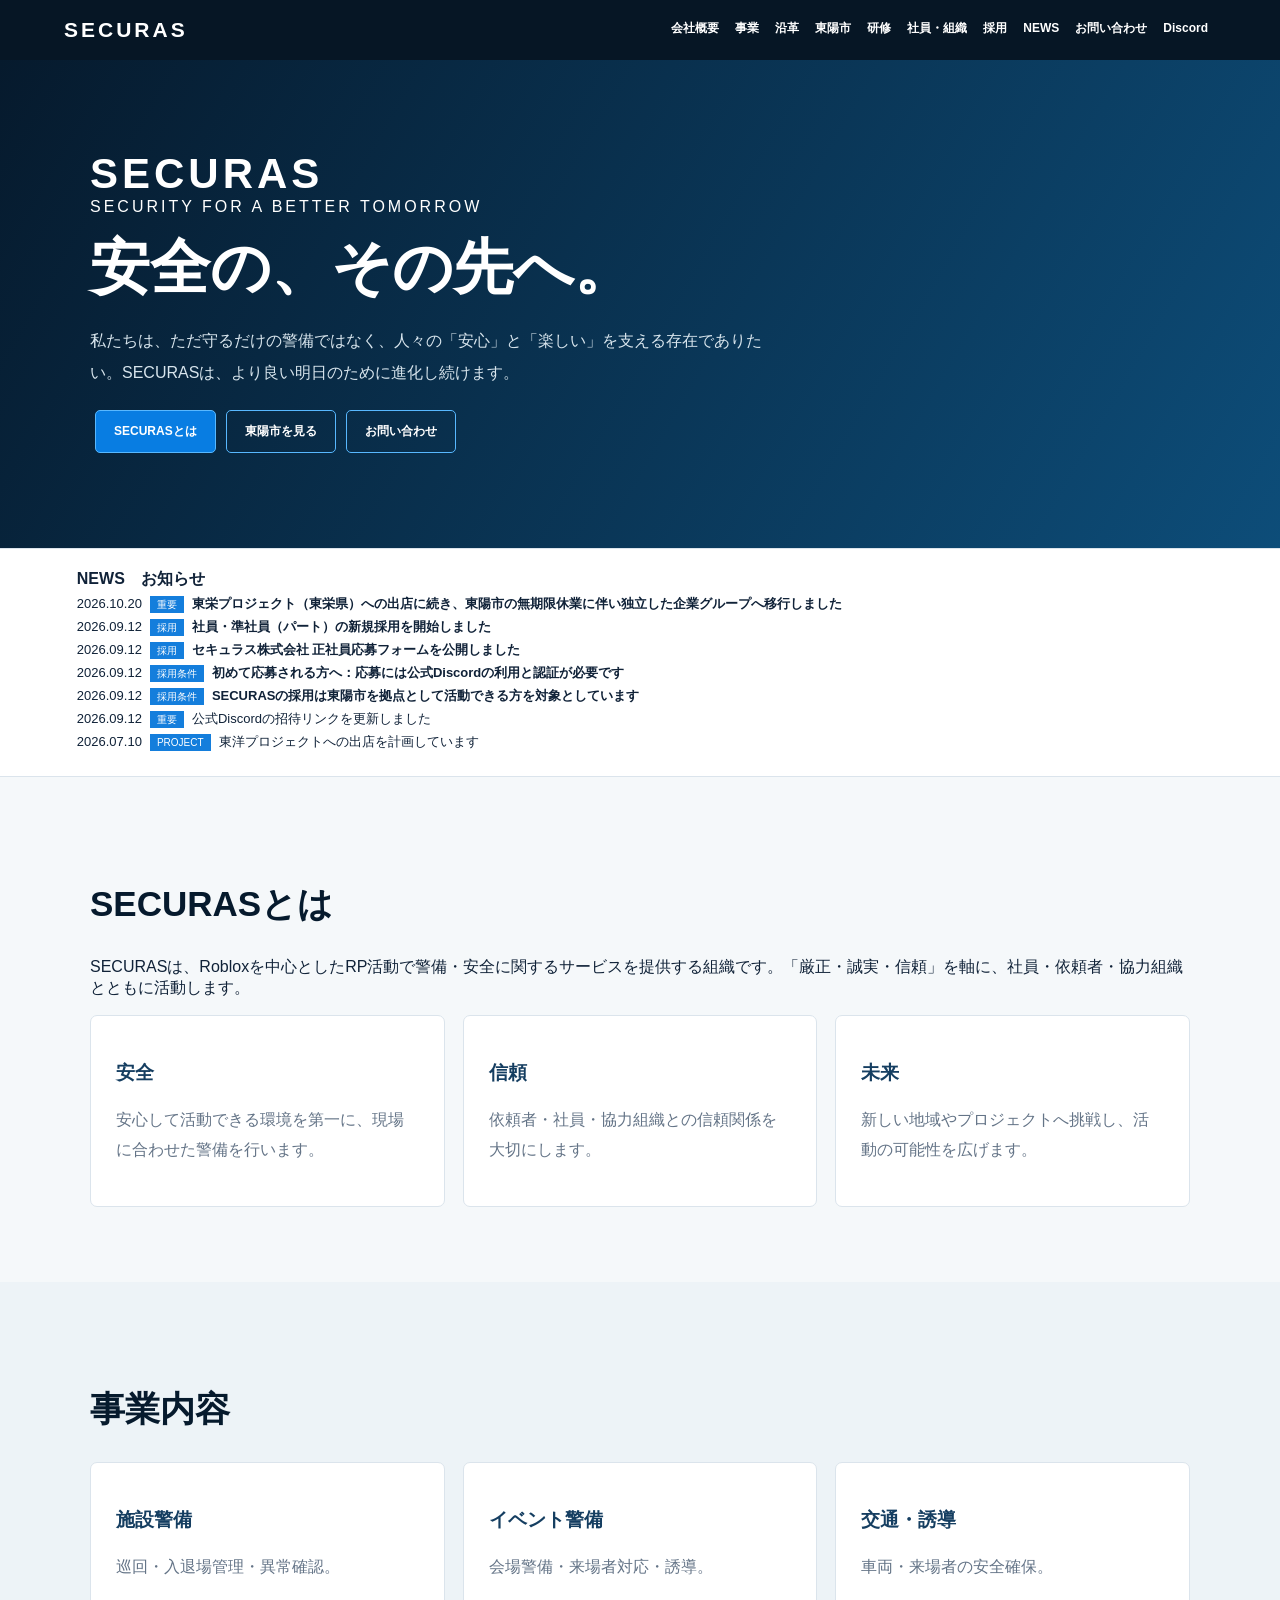
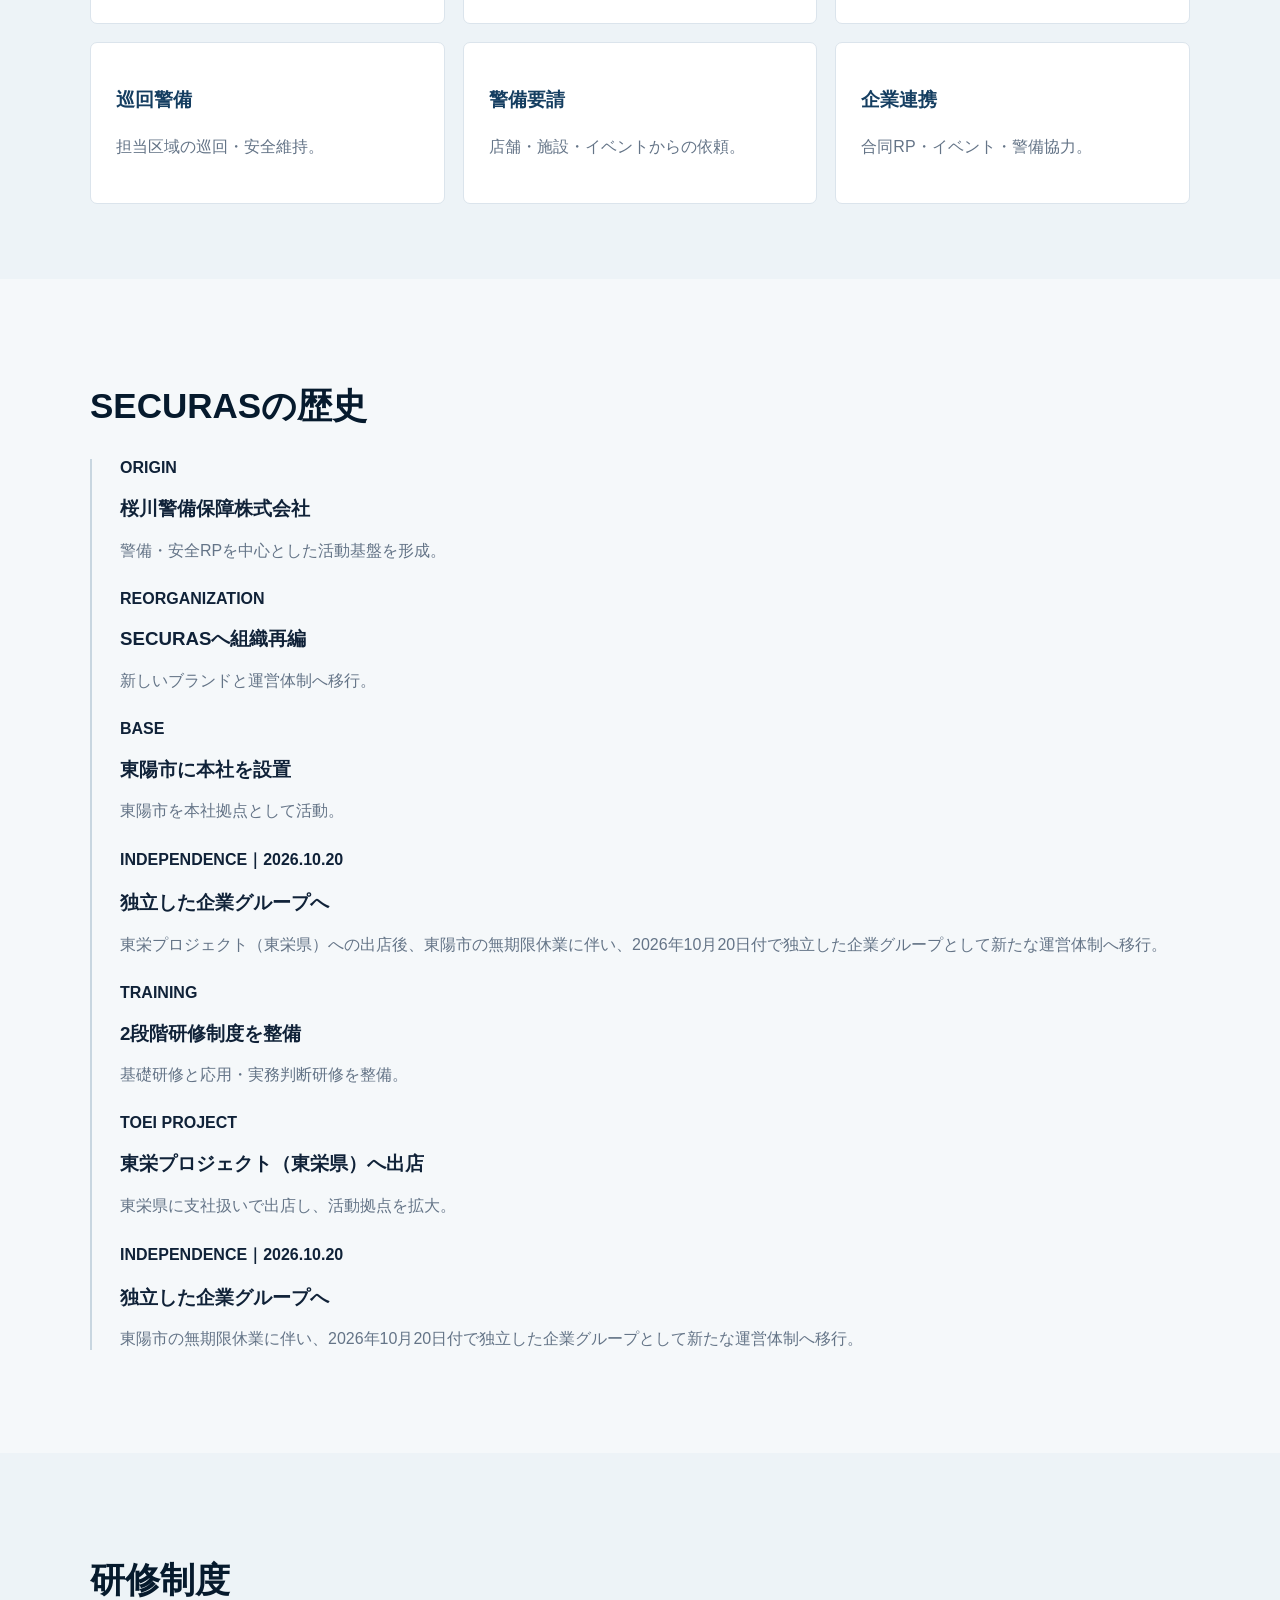
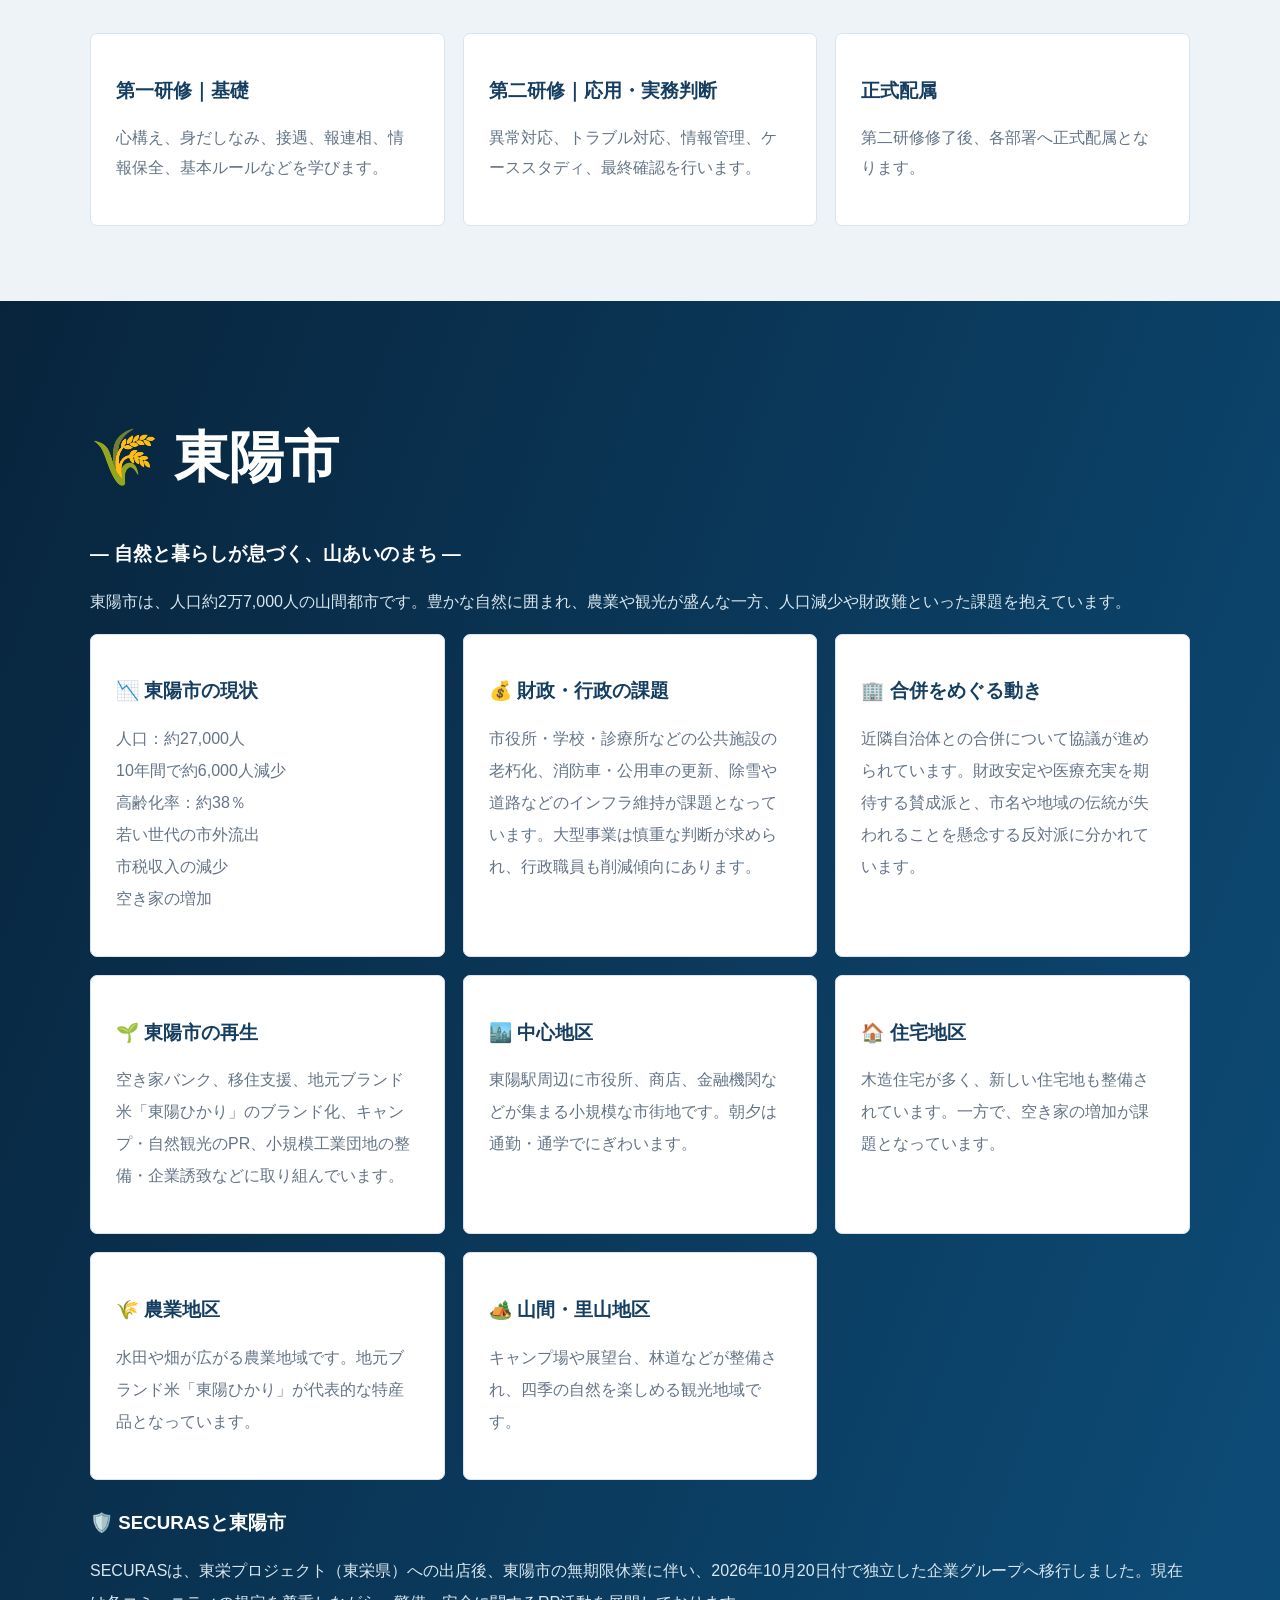
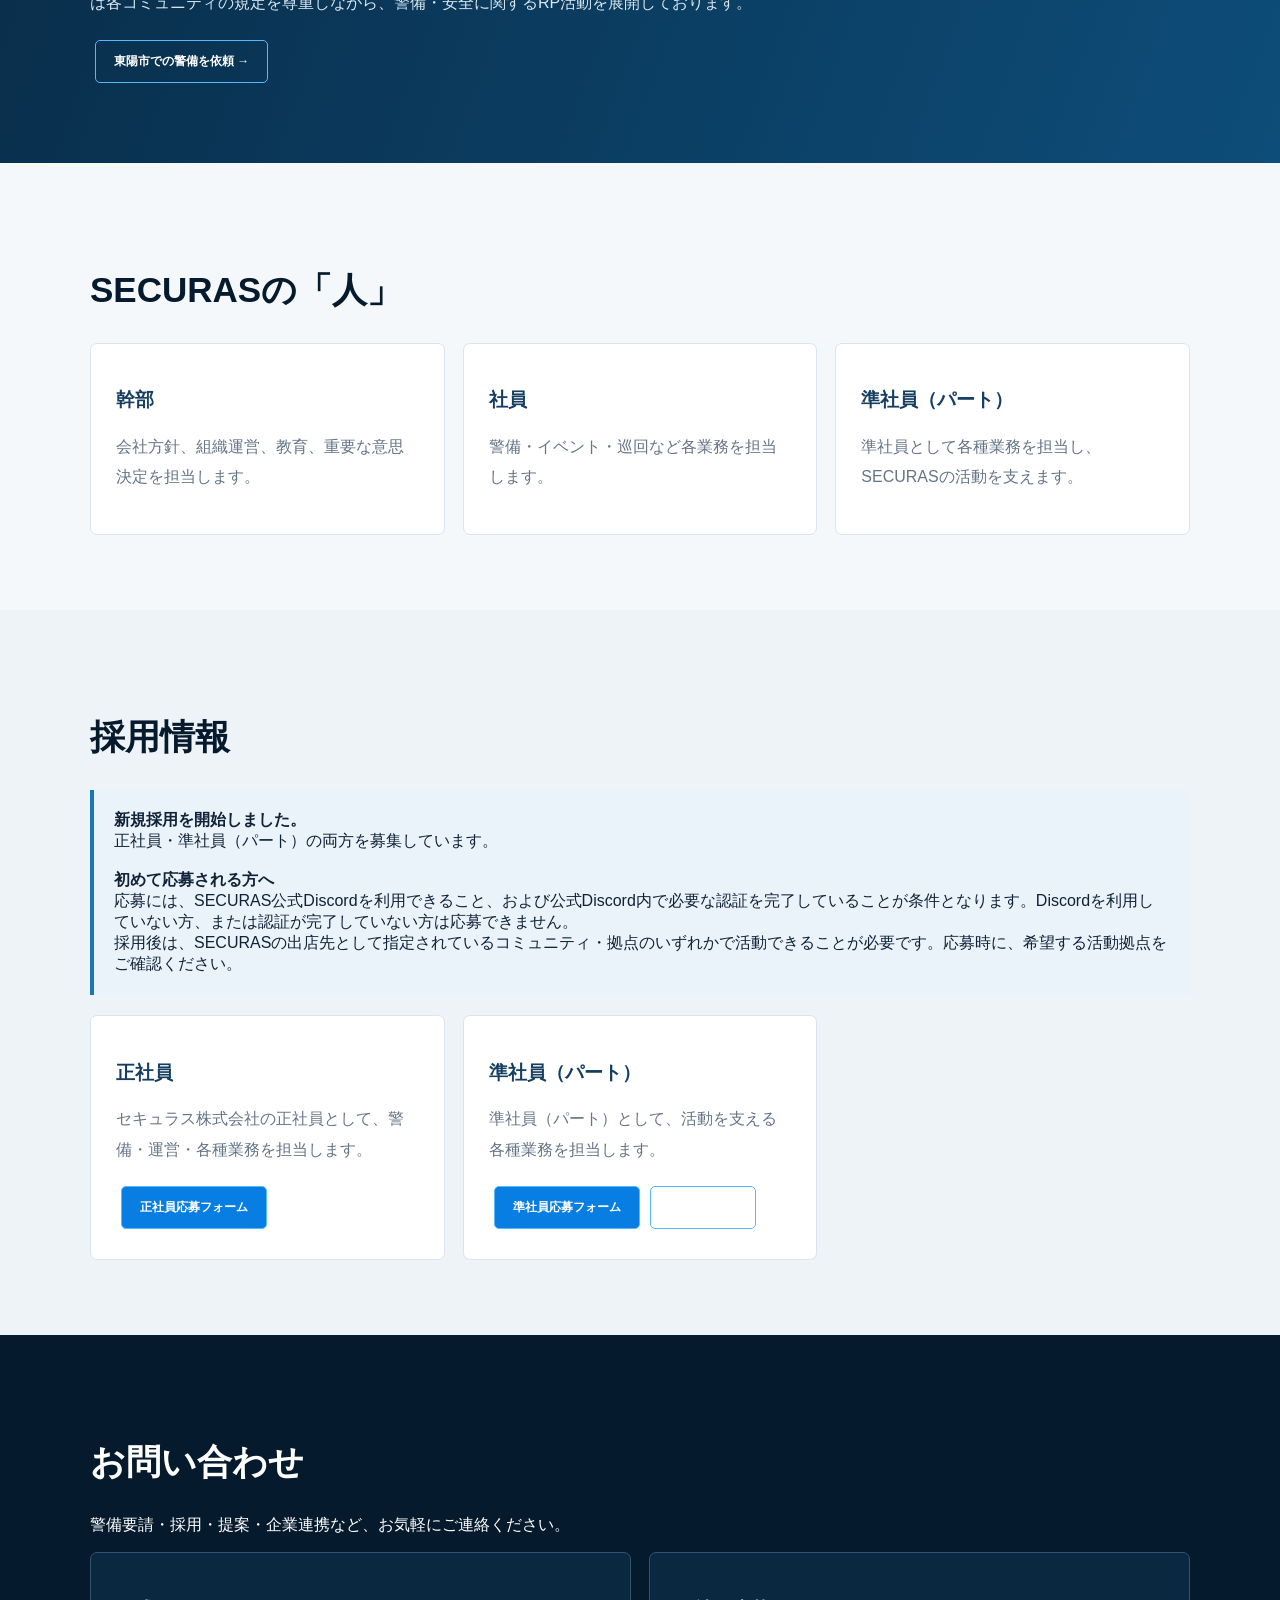
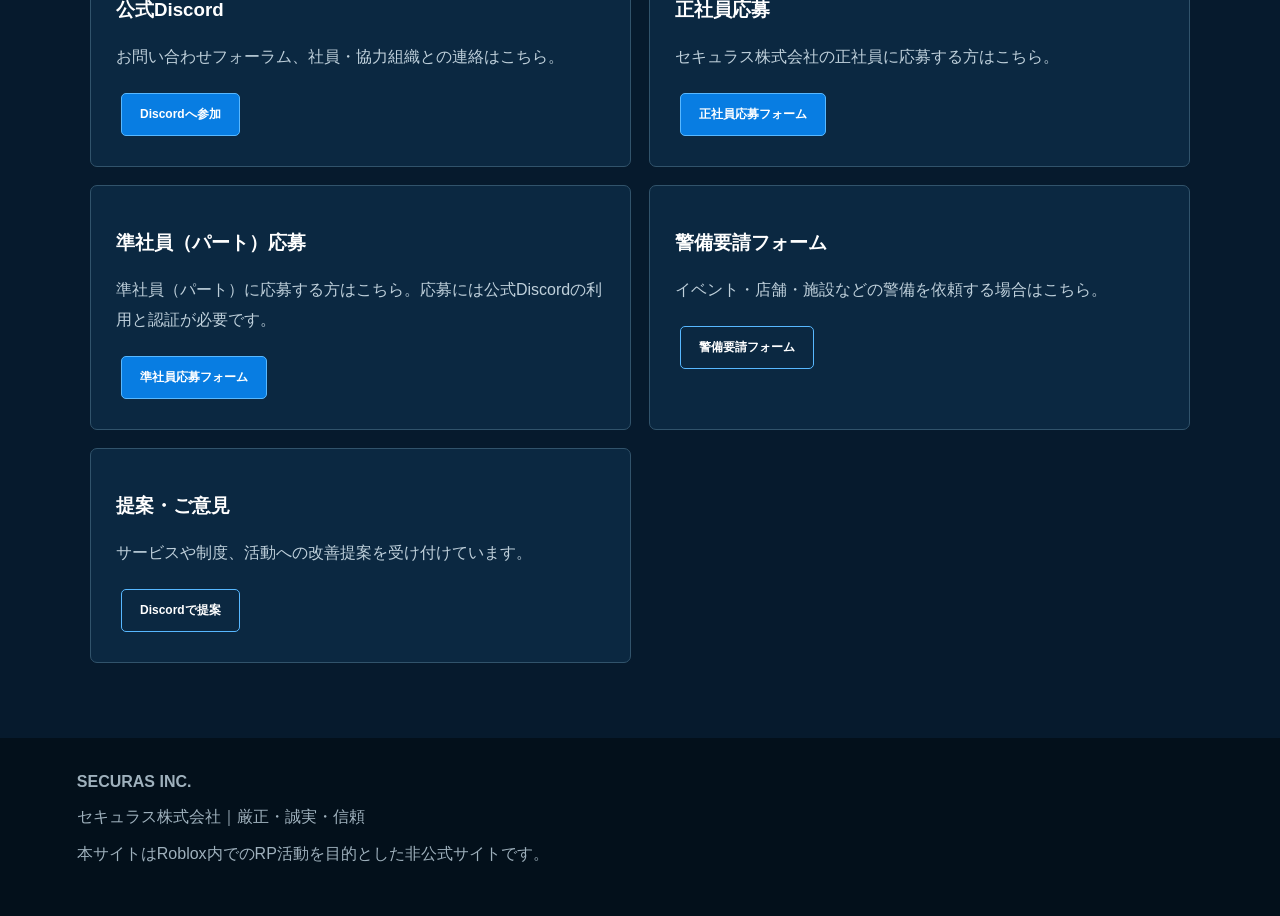
==== index.html @ bdef5650 "Update Toei Project timeline and recruitment location options" ====
<!doctype html><html lang="ja"><head><meta charset="utf-8"><meta name="viewport" content="width=device-width,initial-scale=1"><title>SECURAS｜セキュラス株式会社</title><style>html{scroll-behavior:smooth}body{margin:0;font-family:Arial,'Noto Sans JP',sans-serif;color:#102238;background:#f5f8fa}header{position:sticky;top:0;z-index:10;background:#061625;color:white;padding:18px 5%}header b{font-size:21px;letter-spacing:3px}nav{float:right}nav a{color:white;text-decoration:none;margin:0 8px;font-size:12px;font-weight:bold}.hero{padding:90px 7%;background:linear-gradient(120deg,#061a2d,#0d4d79);color:white}.hero h1{font-size:60px;margin:12px 0}.hero p{max-width:700px;line-height:2;color:#d8e5ed}.btn{display:inline-block;padding:12px 18px;margin:5px;border:1px solid #58b8ff;border-radius:5px;color:white;text-decoration:none;font-weight:bold;font-size:12px}.primary{background:#087de2}.wrap{max-width:1100px;margin:auto;padding:75px 6%}.alt{max-width:none;padding-left:calc((100% - 1100px)/2);padding-right:calc((100% - 1100px)/2);background:#edf3f7}h2{font-size:35px;color:#061a2d}.grid{display:grid;grid-template-columns:repeat(3,1fr);gap:18px}.card{background:white;border:1px solid #dbe4ec;border-radius:7px;padding:25px}.card h3{color:#153e61}.card p{line-height:1.9;color:#647487}.news{background:white;padding:20px 6%;border-block:1px solid #dbe4ec}.news div{margin:5px 0;font-size:13px}.badge{background:#147edc;color:white;padding:3px 7px;margin:0 8px;font-size:10px}.timeline{border-left:2px solid #c8d6e0;padding-left:28px}.event{margin-bottom:28px}.event p{color:#647487}.city{background:linear-gradient(110deg,#08243c,#0d4d79);color:white}.city h2{color:white;font-size:55px}.city p{color:#d9e7ef;line-height:2}.city .card{color:#102238}.city .card p{color:#647487}.notice{background:#eaf3fa;border-left:4px solid #1778b6;padding:20px;margin-bottom:20px}.contact{background:#061a2d;color:white}.contact h2{color:white}.contactgrid{display:grid;grid-template-columns:1fr 1fr;gap:18px}.contactbox{background:#0b2841;border:1px solid #31536b;border-radius:7px;padding:25px}.contactbox p{color:#bfd0db;line-height:1.9}footer{background:#03101b;color:#9fb1bd;padding:35px 6%}@media(max-width:800px){nav{display:none}.grid,.contactgrid{grid-template-columns:1fr}.hero h1{font-size:43px}.city h2{font-size:43px}.alt{padding-left:6%;padding-right:6%}}</style></head><body><header><b>SECURAS</b><nav><a href="#about">会社概要</a><a href="#business">事業</a><a href="#history">沿革</a><a href="#toyo">東陽市</a><a href="#training">研修</a><a href="#people">社員・組織</a><a href="#recruit">採用</a><a href="#news">NEWS</a><a href="#contact">お問い合わせ</a><a href="https://discord.gg/m7aD3rVCu8" target="_blank">Discord</a></nav></header><section class="hero" id="home"><div style="max-width:1100px;margin:auto"><div style="font-size:42px;font-weight:900;letter-spacing:4px">SECURAS</div><div style="letter-spacing:3px">SECURITY FOR A BETTER TOMORROW</div><h1>安全の、その先へ。</h1><p>私たちは、ただ守るだけの警備ではなく、人々の「安心」と「楽しい」を支える存在でありたい。SECURASは、より良い明日のために進化し続けます。</p><a class="btn primary" href="#about">SECURASとは</a><a class="btn" href="#toyo">東陽市を見る</a><a class="btn" href="#contact">お問い合わせ</a></div></section><section class="news" id="news"><b>NEWS　お知らせ</b><div><span>2026.10.20</span><span class="badge">重要</span><strong>東栄プロジェクト（東栄県）への出店に続き、東陽市の無期限休業に伴い独立した企業グループへ移行しました</strong></div><div><span>2026.09.12</span><span class="badge">採用</span><strong>社員・準社員（パート）の新規採用を開始しました</strong></div><div><span>2026.09.12</span><span class="badge">採用</span><strong>セキュラス株式会社 正社員応募フォームを公開しました</strong></div><div><span>2026.09.12</span><span class="badge">採用条件</span><strong>初めて応募される方へ：応募には公式Discordの利用と認証が必要です</strong></div><div><span>2026.09.12</span><span class="badge">採用条件</span><strong>SECURASの採用は東陽市を拠点として活動できる方を対象としています</strong></div><div><span>2026.09.12</span><span class="badge">重要</span>公式Discordの招待リンクを更新しました</div><div><span>2026.07.10</span><span class="badge">PROJECT</span>東洋プロジェクトへの出店を計画しています</div></section><section class="wrap" id="about"><h2>SECURASとは</h2><p>SECURASは、Robloxを中心としたRP活動で警備・安全に関するサービスを提供する組織です。「厳正・誠実・信頼」を軸に、社員・依頼者・協力組織とともに活動します。</p><div class="grid"><div class="card"><h3>安全</h3><p>安心して活動できる環境を第一に、現場に合わせた警備を行います。</p></div><div class="card"><h3>信頼</h3><p>依頼者・社員・協力組織との信頼関係を大切にします。</p></div><div class="card"><h3>未来</h3><p>新しい地域やプロジェクトへ挑戦し、活動の可能性を広げます。</p></div></div></section><section class="wrap alt" id="business"><h2>事業内容</h2><div class="grid"><div class="card"><h3>施設警備</h3><p>巡回・入退場管理・異常確認。</p></div><div class="card"><h3>イベント警備</h3><p>会場警備・来場者対応・誘導。</p></div><div class="card"><h3>交通・誘導</h3><p>車両・来場者の安全確保。</p></div><div class="card"><h3>巡回警備</h3><p>担当区域の巡回・安全維持。</p></div><div class="card"><h3>警備要請</h3><p>店舗・施設・イベントからの依頼。</p></div><div class="card"><h3>企業連携</h3><p>合同RP・イベント・警備協力。</p></div></div></section><section class="wrap" id="history"><h2>SECURASの歴史</h2><div class="timeline"><div class="event"><b>ORIGIN</b><h3>桜川警備保障株式会社</h3><p>警備・安全RPを中心とした活動基盤を形成。</p></div><div class="event"><b>REORGANIZATION</b><h3>SECURASへ組織再編</h3><p>新しいブランドと運営体制へ移行。</p></div><div class="event"><b>BASE</b><h3>東陽市に本社を設置</h3><p>東陽市を本社拠点として活動。</p></div><div class="event"><b>INDEPENDENCE｜2026.10.20</b><h3>独立した企業グループへ</h3><p>東栄プロジェクト（東栄県）への出店後、東陽市の無期限休業に伴い、2026年10月20日付で独立した企業グループとして新たな運営体制へ移行。</p></div><div class="event"><b>TRAINING</b><h3>2段階研修制度を整備</h3><p>基礎研修と応用・実務判断研修を整備。</p></div><div class="event"><b>TOEI PROJECT</b><h3>東栄プロジェクト（東栄県）へ出店</h3><p>東栄県に支社扱いで出店し、活動拠点を拡大。</p></div><div class="event"><b>INDEPENDENCE｜2026.10.20</b><h3>独立した企業グループへ</h3><p>東陽市の無期限休業に伴い、2026年10月20日付で独立した企業グループとして新たな運営体制へ移行。</p></div></div></section><section class="wrap alt" id="training"><h2>研修制度</h2><div class="grid"><div class="card"><h3>第一研修｜基礎</h3><p>心構え、身だしなみ、接遇、報連相、情報保全、基本ルールなどを学びます。</p></div><div class="card"><h3>第二研修｜応用・実務判断</h3><p>異常対応、トラブル対応、情報管理、ケーススタディ、最終確認を行います。</p></div><div class="card"><h3>正式配属</h3><p>第二研修修了後、各部署へ正式配属となります。</p></div></div></section><section class="city" id="toyo"><div class="wrap"><h2>🌾 東陽市</h2><h3>― 自然と暮らしが息づく、山あいのまち ―</h3><p>東陽市は、人口約2万7,000人の山間都市です。豊かな自然に囲まれ、農業や観光が盛んな一方、人口減少や財政難といった課題を抱えています。</p><div class="grid"><div class="card"><h3>📉 東陽市の現状</h3><p>人口：約27,000人<br>10年間で約6,000人減少<br>高齢化率：約38％<br>若い世代の市外流出<br>市税収入の減少<br>空き家の増加</p></div><div class="card"><h3>💰 財政・行政の課題</h3><p>市役所・学校・診療所などの公共施設の老朽化、消防車・公用車の更新、除雪や道路などのインフラ維持が課題となっています。大型事業は慎重な判断が求められ、行政職員も削減傾向にあります。</p></div><div class="card"><h3>🏢 合併をめぐる動き</h3><p>近隣自治体との合併について協議が進められています。財政安定や医療充実を期待する賛成派と、市名や地域の伝統が失われることを懸念する反対派に分かれています。</p></div><div class="card"><h3>🌱 東陽市の再生</h3><p>空き家バンク、移住支援、地元ブランド米「東陽ひかり」のブランド化、キャンプ・自然観光のPR、小規模工業団地の整備・企業誘致などに取り組んでいます。</p></div><div class="card"><h3>🏙️ 中心地区</h3><p>東陽駅周辺に市役所、商店、金融機関などが集まる小規模な市街地です。朝夕は通勤・通学でにぎわいます。</p></div><div class="card"><h3>🏠 住宅地区</h3><p>木造住宅が多く、新しい住宅地も整備されています。一方で、空き家の増加が課題となっています。</p></div><div class="card"><h3>🌾 農業地区</h3><p>水田や畑が広がる農業地域です。地元ブランド米「東陽ひかり」が代表的な特産品となっています。</p></div><div class="card"><h3>🏕️ 山間・里山地区</h3><p>キャンプ場や展望台、林道などが整備され、四季の自然を楽しめる観光地域です。</p></div></div><div style="margin-top:30px"><h3>🛡️ SECURASと東陽市</h3><p>SECURASは、東栄プロジェクト（東栄県）への出店後、東陽市の無期限休業に伴い、2026年10月20日付で独立した企業グループへ移行しました。現在は各コミュニティの規定を尊重しながら、警備・安全に関するRP活動を展開しております。</p></div><a class="btn" href="#contact">東陽市での警備を依頼 →</a></div></section><section class="wrap" id="people"><h2>SECURASの「人」</h2><div class="grid"><div class="card"><h3>幹部</h3><p>会社方針、組織運営、教育、重要な意思決定を担当します。</p></div><div class="card"><h3>社員</h3><p>警備・イベント・巡回など各業務を担当します。</p></div><div class="card"><h3>準社員（パート）</h3><p>準社員として各種業務を担当し、SECURASの活動を支えます。</p></div></div></section><section class="wrap alt" id="recruit"><h2>採用情報</h2><div class="notice"><b>新規採用を開始しました。</b><br>正社員・準社員（パート）の両方を募集しています。<br><br><b>初めて応募される方へ</b><br>応募には、SECURAS公式Discordを利用できること、および公式Discord内で必要な認証を完了していることが条件となります。Discordを利用していない方、または認証が完了していない方は応募できません。<br>採用後は、SECURASの出店先として指定されているコミュニティ・拠点のいずれかで活動できることが必要です。応募時に、希望する活動拠点をご確認ください。</div><div class="grid"><div class="card"><h3>正社員</h3><p>セキュラス株式会社の正社員として、警備・運営・各種業務を担当します。</p><a class="btn primary" href="https://forms.gle/SvejVkEMp9N7QLnu8" target="_blank">正社員応募フォーム</a></div><div class="card"><h3>準社員（パート）</h3><p>準社員（パート）として、活動を支える各種業務を担当します。</p><a class="btn primary" href="https://forms.gle/VW9dEF8moFEk3pND8" target="_blank">準社員応募フォーム</a><a class="btn" href="https://discord.gg/m7aD3rVCu8" target="_blank">公式Discord</a></div></div></section><section class="contact" id="contact"><div class="wrap"><h2>お問い合わせ</h2><p>警備要請・採用・提案・企業連携など、お気軽にご連絡ください。</p><div class="contactgrid"><div class="contactbox"><h3>公式Discord</h3><p>お問い合わせフォーラム、社員・協力組織との連絡はこちら。</p><a class="btn primary" href="https://discord.gg/m7aD3rVCu8" target="_blank">Discordへ参加</a></div><div class="contactbox"><h3>正社員応募</h3><p>セキュラス株式会社の正社員に応募する方はこちら。</p><a class="btn primary" href="https://forms.gle/SvejVkEMp9N7QLnu8" target="_blank">正社員応募フォーム</a></div><div class="contactbox"><h3>準社員（パート）応募</h3><p>準社員（パート）に応募する方はこちら。応募には公式Discordの利用と認証が必要です。</p><a class="btn primary" href="https://forms.gle/VW9dEF8moFEk3pND8" target="_blank">準社員応募フォーム</a></div><div class="contactbox"><h3>警備要請フォーム</h3><p>イベント・店舗・施設などの警備を依頼する場合はこちら。</p><a class="btn" href="https://docs.google.com/forms/d/e/1FAIpQLSceHM53gu85F4nRA97Sgev66UL_fc3jyrpvM6CfOkge07cRlQ/viewform?usp=send_form" target="_blank">警備要請フォーム</a></div><div class="contactbox"><h3>提案・ご意見</h3><p>サービスや制度、活動への改善提案を受け付けています。</p><a class="btn" href="https://discord.gg/m7aD3rVCu8" target="_blank">Discordで提案</a></div></div></div></section><footer><b>SECURAS INC.</b><p>セキュラス株式会社｜厳正・誠実・信頼</p><p>本サイトはRoblox内でのRP活動を目的とした非公式サイトです。</p></footer></body></html>
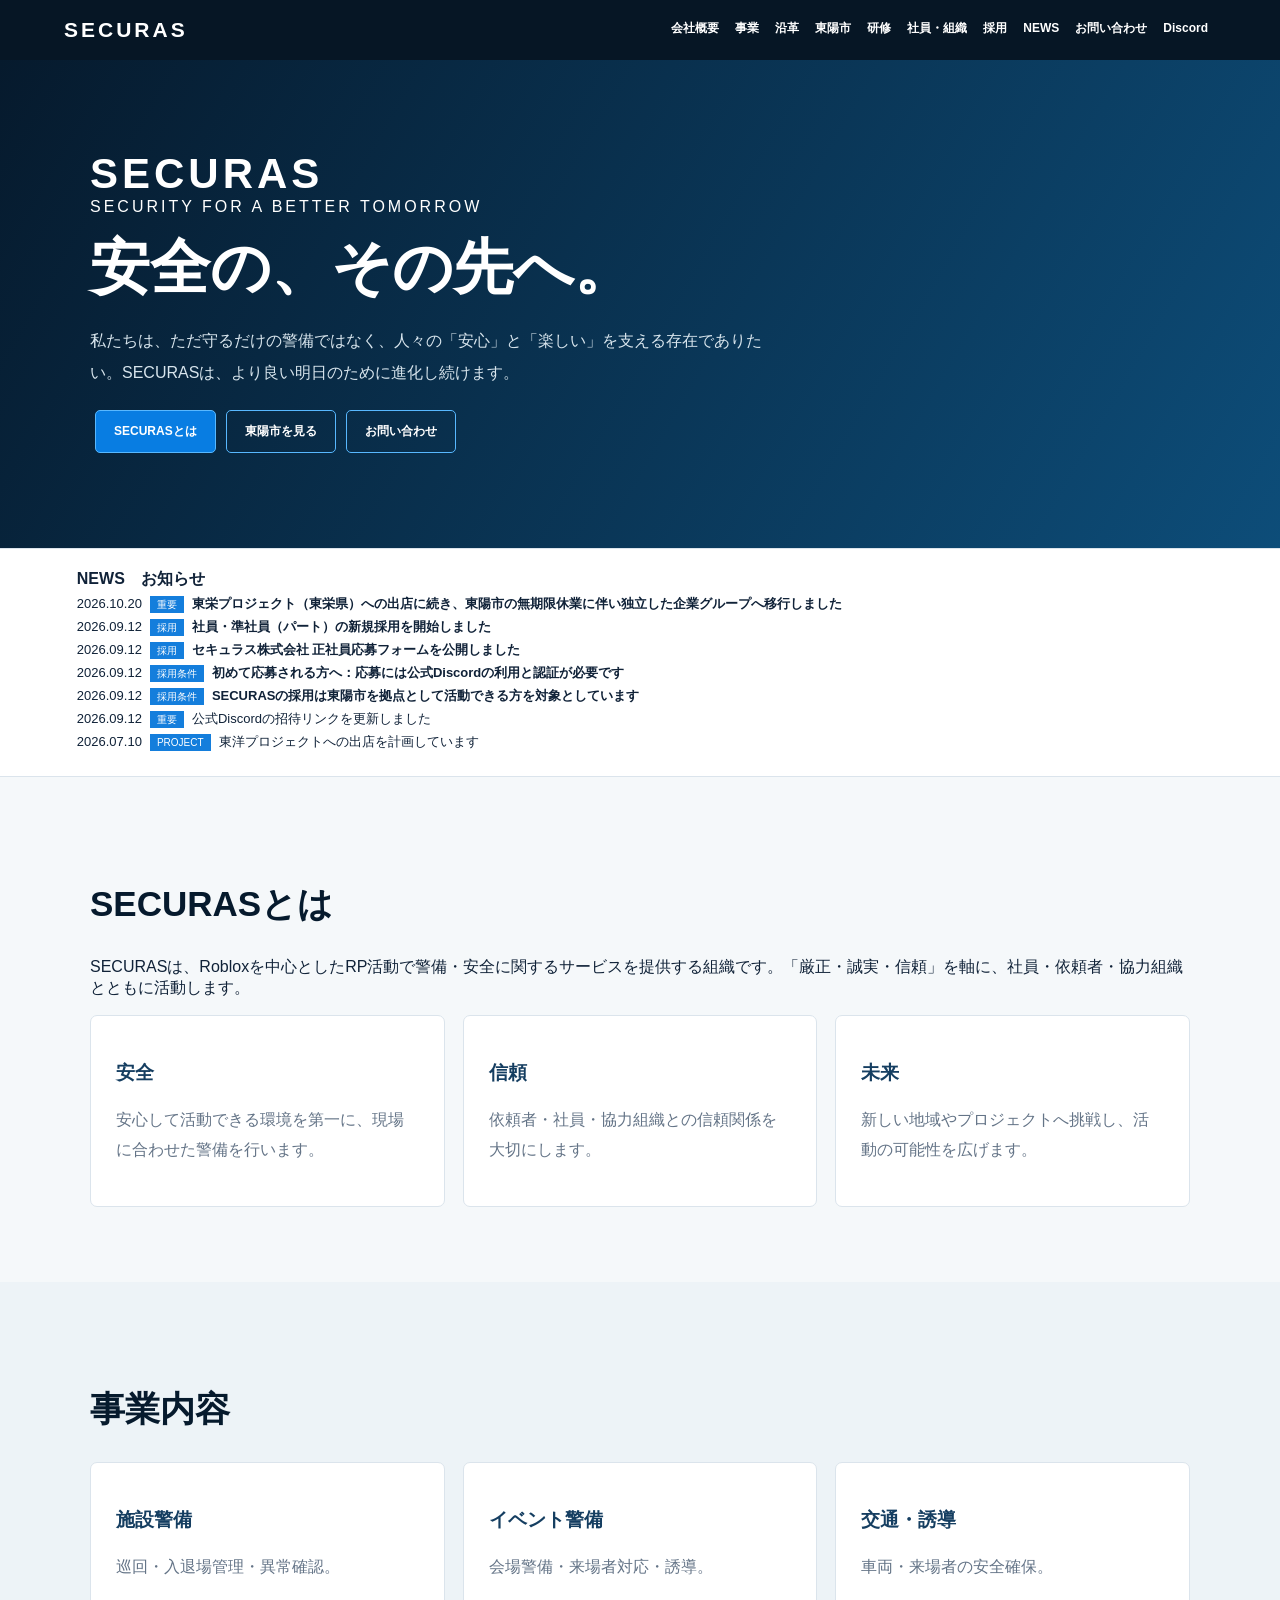
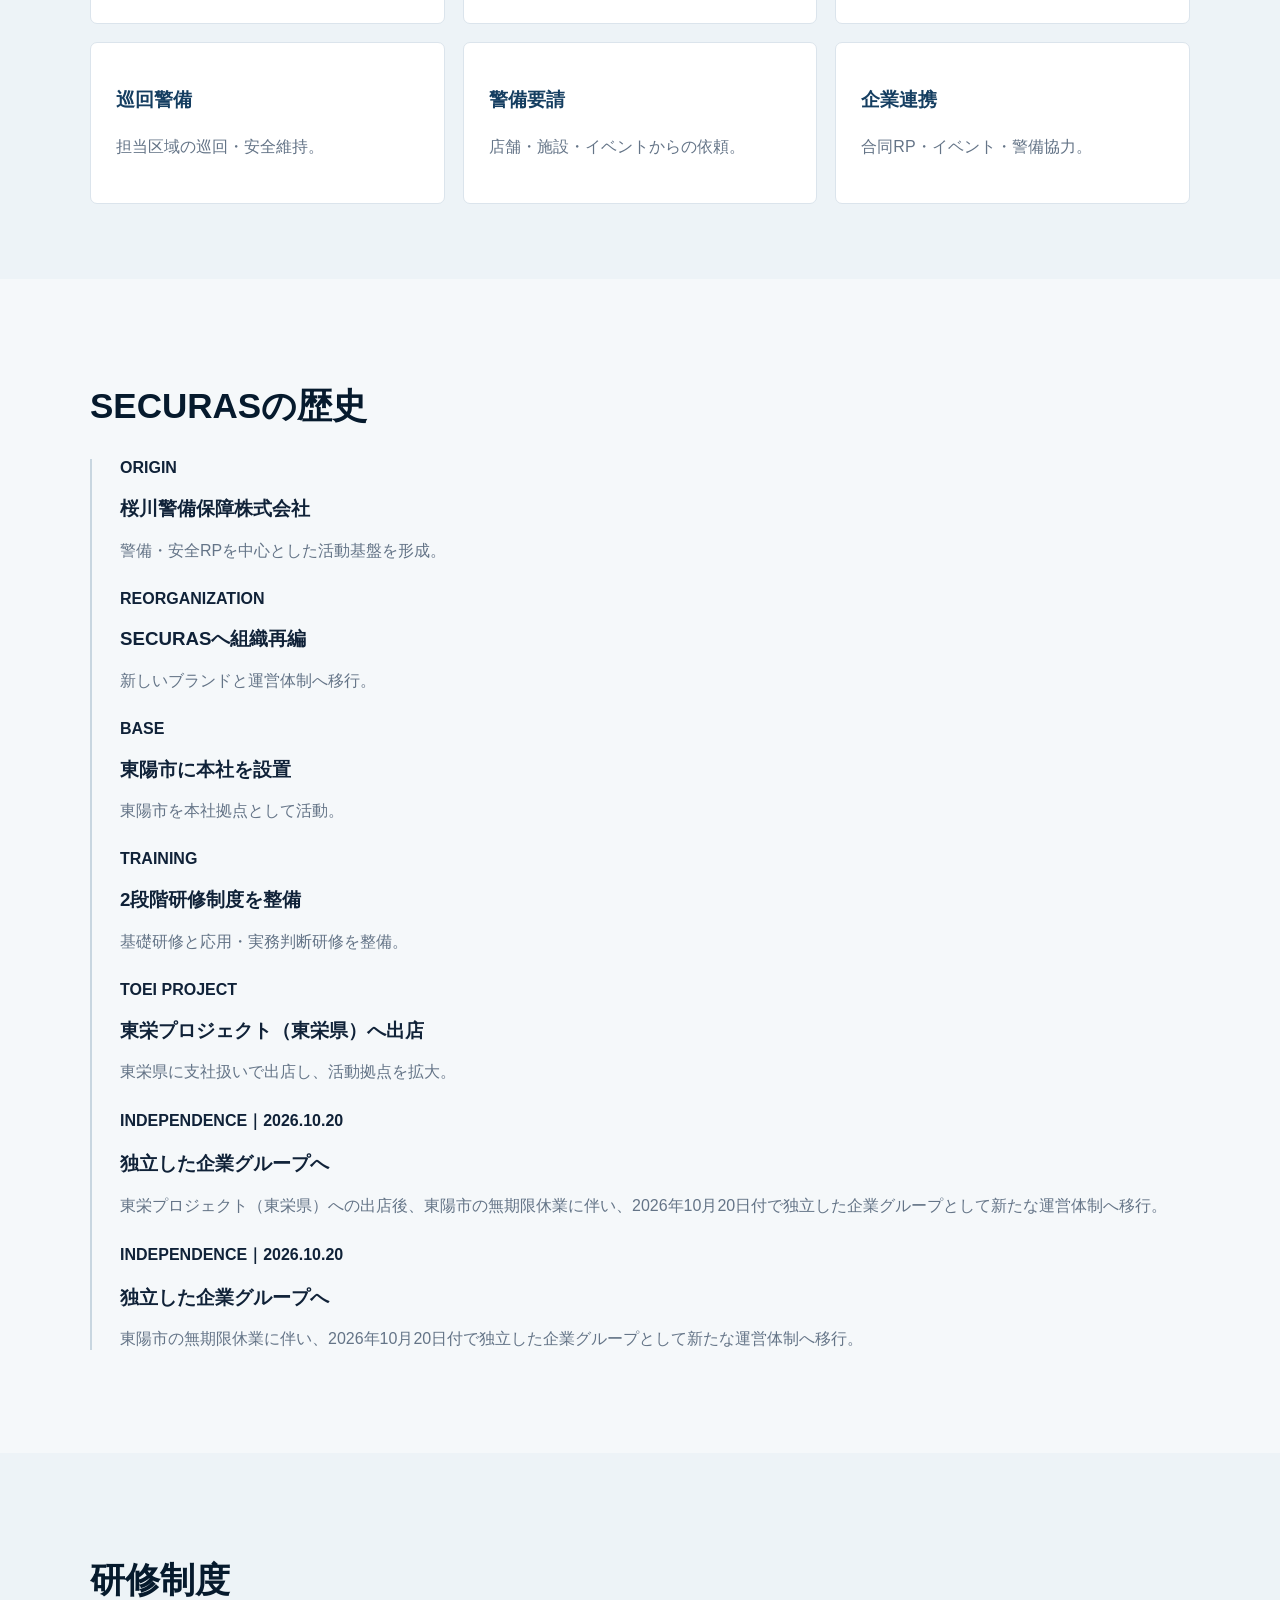
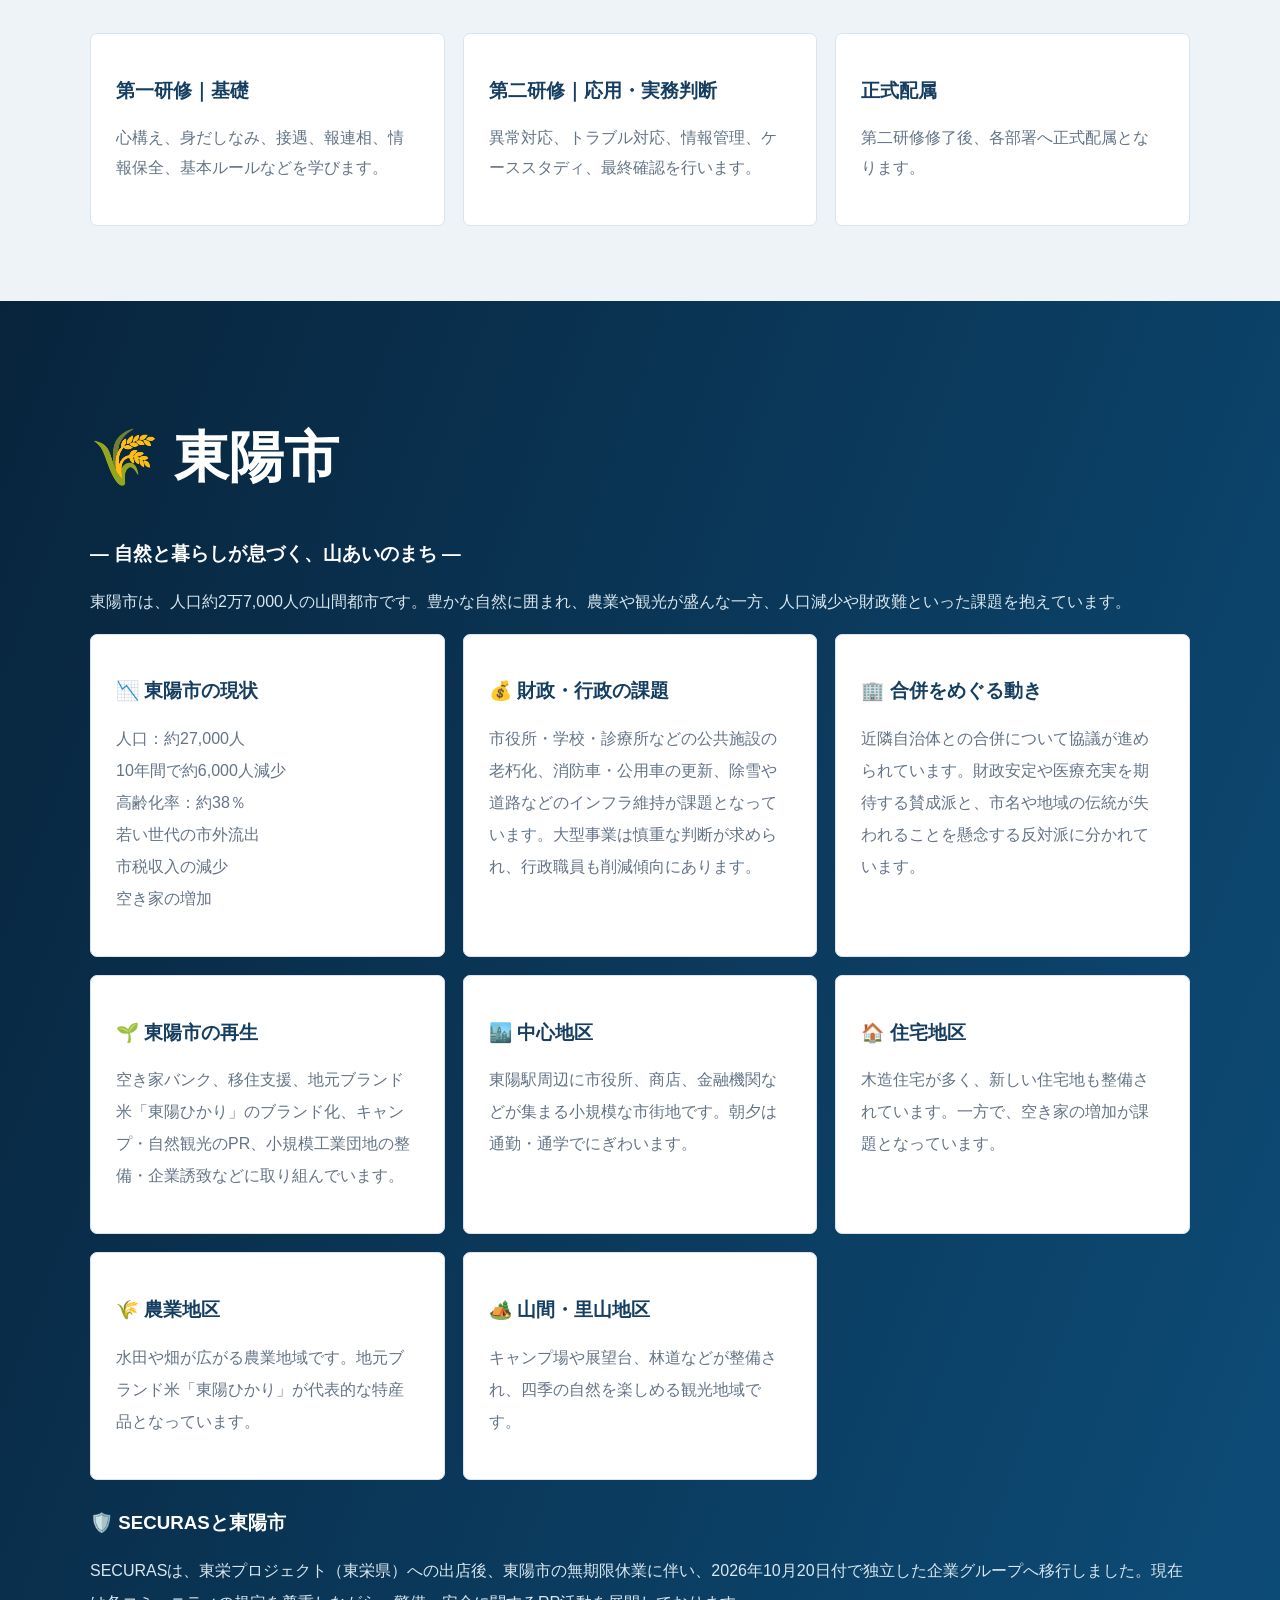
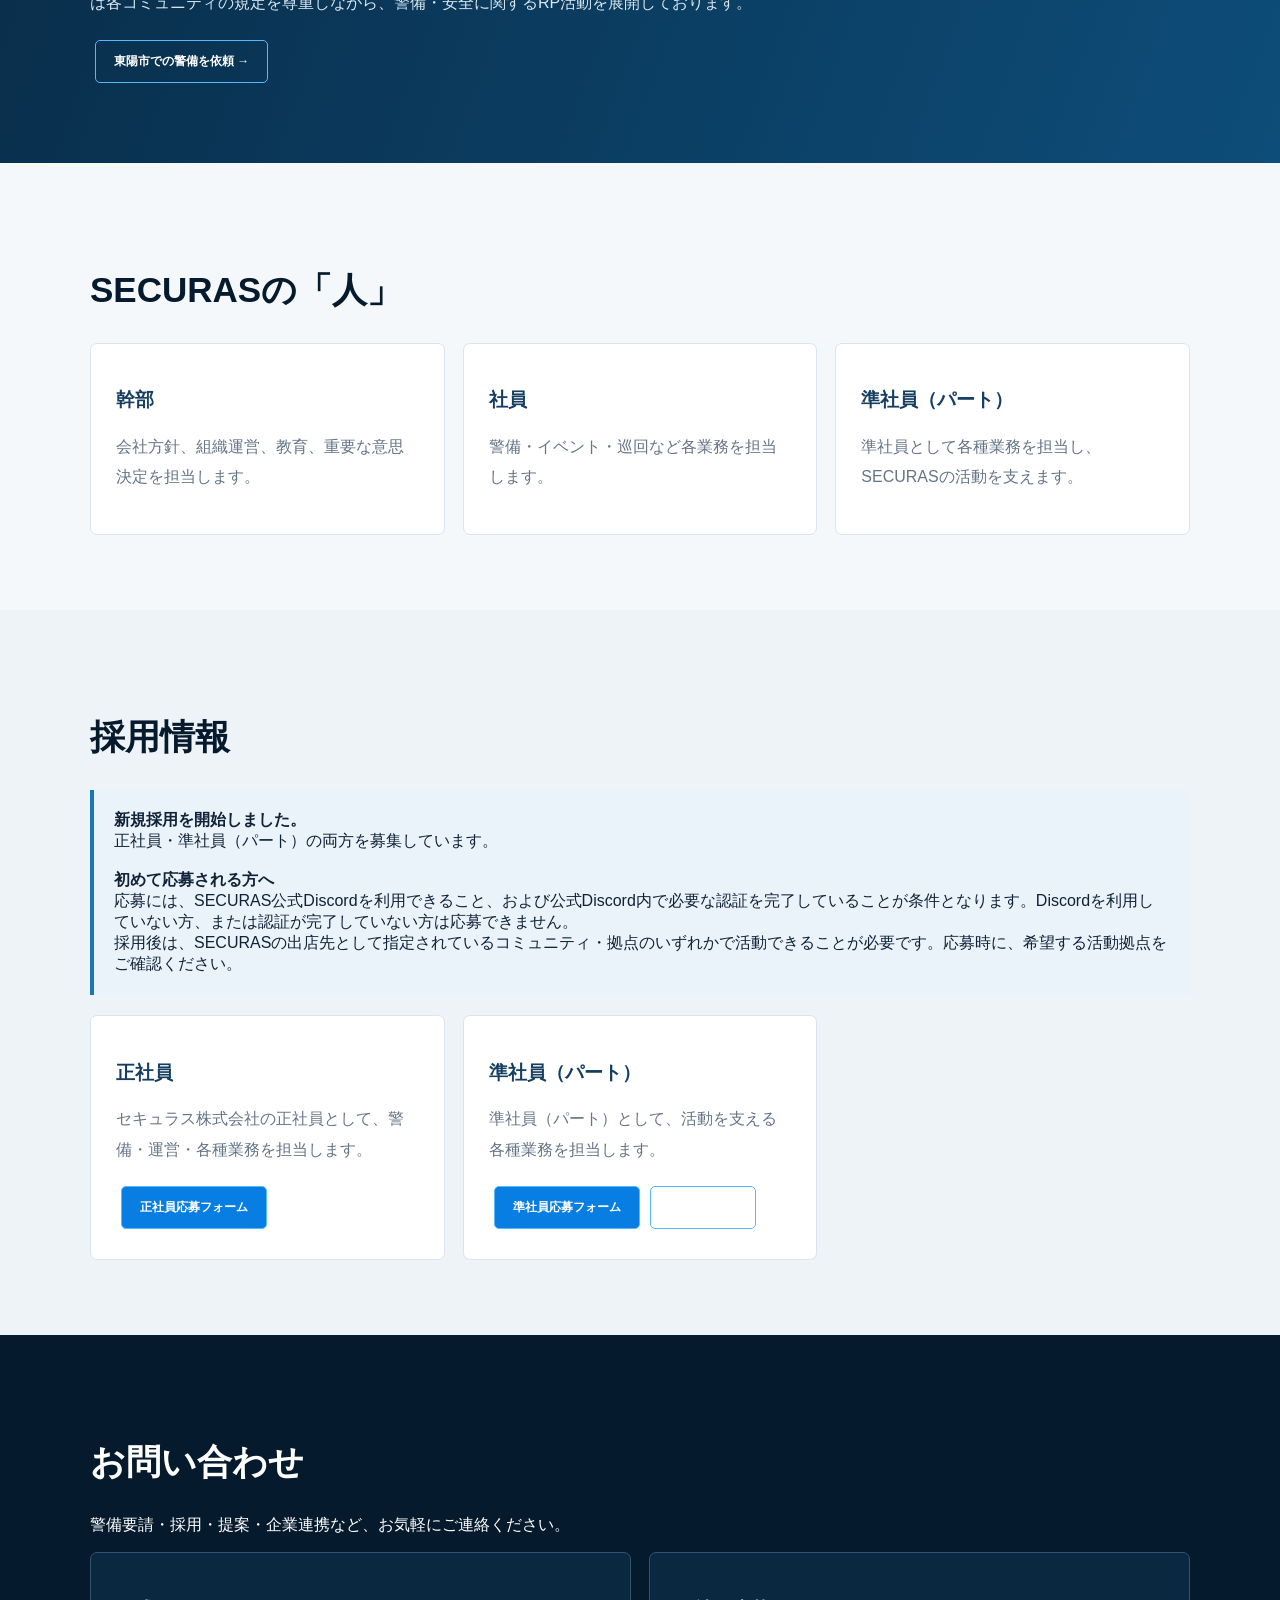
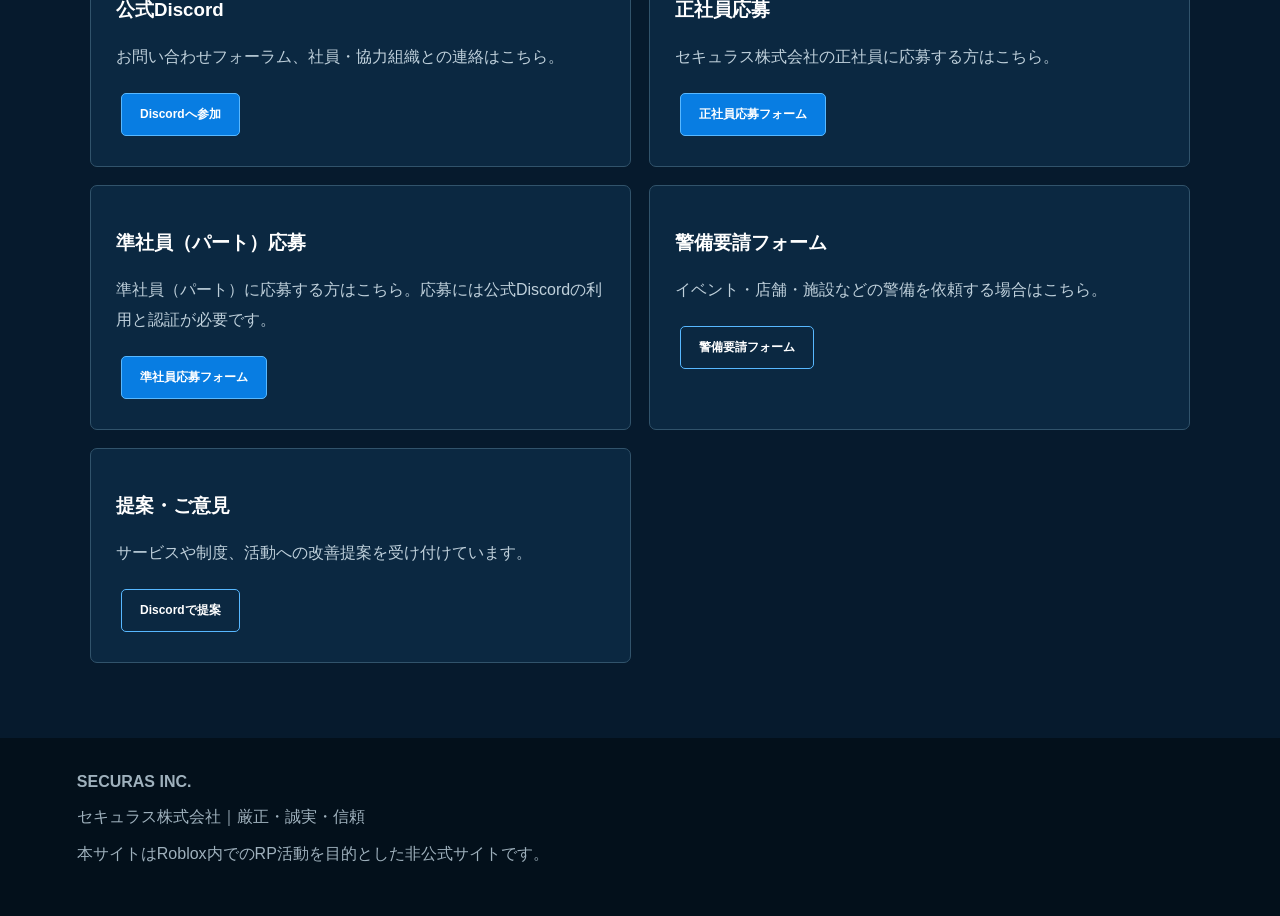
==== commit 6c46e3ff: "Order Toei Project entry before independence in company history" ====
--- a/index.html
+++ b/index.html
@@ -1 +1 @@
-<!doctype html><html lang="ja"><head><meta charset="utf-8"><meta name="viewport" content="width=device-width,initial-scale=1"><title>SECURAS｜セキュラス株式会社</title><style>html{scroll-behavior:smooth}body{margin:0;font-family:Arial,'Noto Sans JP',sans-serif;color:#102238;background:#f5f8fa}header{position:sticky;top:0;z-index:10;background:#061625;color:white;padding:18px 5%}header b{font-size:21px;letter-spacing:3px}nav{float:right}nav a{color:white;text-decoration:none;margin:0 8px;font-size:12px;font-weight:bold}.hero{padding:90px 7%;background:linear-gradient(120deg,#061a2d,#0d4d79);color:white}.hero h1{font-size:60px;margin:12px 0}.hero p{max-width:700px;line-height:2;color:#d8e5ed}.btn{display:inline-block;padding:12px 18px;margin:5px;border:1px solid #58b8ff;border-radius:5px;color:white;text-decoration:none;font-weight:bold;font-size:12px}.primary{background:#087de2}.wrap{max-width:1100px;margin:auto;padding:75px 6%}.alt{max-width:none;padding-left:calc((100% - 1100px)/2);padding-right:calc((100% - 1100px)/2);background:#edf3f7}h2{font-size:35px;color:#061a2d}.grid{display:grid;grid-template-columns:repeat(3,1fr);gap:18px}.card{background:white;border:1px solid #dbe4ec;border-radius:7px;padding:25px}.card h3{color:#153e61}.card p{line-height:1.9;color:#647487}.news{background:white;padding:20px 6%;border-block:1px solid #dbe4ec}.news div{margin:5px 0;font-size:13px}.badge{background:#147edc;color:white;padding:3px 7px;margin:0 8px;font-size:10px}.timeline{border-left:2px solid #c8d6e0;padding-left:28px}.event{margin-bottom:28px}.event p{color:#647487}.city{background:linear-gradient(110deg,#08243c,#0d4d79);color:white}.city h2{color:white;font-size:55px}.city p{color:#d9e7ef;line-height:2}.city .card{color:#102238}.city .card p{color:#647487}.notice{background:#eaf3fa;border-left:4px solid #1778b6;padding:20px;margin-bottom:20px}.contact{background:#061a2d;color:white}.contact h2{color:white}.contactgrid{display:grid;grid-template-columns:1fr 1fr;gap:18px}.contactbox{background:#0b2841;border:1px solid #31536b;border-radius:7px;padding:25px}.contactbox p{color:#bfd0db;line-height:1.9}footer{background:#03101b;color:#9fb1bd;padding:35px 6%}@media(max-width:800px){nav{display:none}.grid,.contactgrid{grid-template-columns:1fr}.hero h1{font-size:43px}.city h2{font-size:43px}.alt{padding-left:6%;padding-right:6%}}</style></head><body><header><b>SECURAS</b><nav><a href="#about">会社概要</a><a href="#business">事業</a><a href="#history">沿革</a><a href="#toyo">東陽市</a><a href="#training">研修</a><a href="#people">社員・組織</a><a href="#recruit">採用</a><a href="#news">NEWS</a><a href="#contact">お問い合わせ</a><a href="https://discord.gg/m7aD3rVCu8" target="_blank">Discord</a></nav></header><section class="hero" id="home"><div style="max-width:1100px;margin:auto"><div style="font-size:42px;font-weight:900;letter-spacing:4px">SECURAS</div><div style="letter-spacing:3px">SECURITY FOR A BETTER TOMORROW</div><h1>安全の、その先へ。</h1><p>私たちは、ただ守るだけの警備ではなく、人々の「安心」と「楽しい」を支える存在でありたい。SECURASは、より良い明日のために進化し続けます。</p><a class="btn primary" href="#about">SECURASとは</a><a class="btn" href="#toyo">東陽市を見る</a><a class="btn" href="#contact">お問い合わせ</a></div></section><section class="news" id="news"><b>NEWS　お知らせ</b><div><span>2026.10.20</span><span class="badge">重要</span><strong>東栄プロジェクト（東栄県）への出店に続き、東陽市の無期限休業に伴い独立した企業グループへ移行しました</strong></div><div><span>2026.09.12</span><span class="badge">採用</span><strong>社員・準社員（パート）の新規採用を開始しました</strong></div><div><span>2026.09.12</span><span class="badge">採用</span><strong>セキュラス株式会社 正社員応募フォームを公開しました</strong></div><div><span>2026.09.12</span><span class="badge">採用条件</span><strong>初めて応募される方へ：応募には公式Discordの利用と認証が必要です</strong></div><div><span>2026.09.12</span><span class="badge">採用条件</span><strong>SECURASの採用は東陽市を拠点として活動できる方を対象としています</strong></div><div><span>2026.09.12</span><span class="badge">重要</span>公式Discordの招待リンクを更新しました</div><div><span>2026.07.10</span><span class="badge">PROJECT</span>東洋プロジェクトへの出店を計画しています</div></section><section class="wrap" id="about"><h2>SECURASとは</h2><p>SECURASは、Robloxを中心としたRP活動で警備・安全に関するサービスを提供する組織です。「厳正・誠実・信頼」を軸に、社員・依頼者・協力組織とともに活動します。</p><div class="grid"><div class="card"><h3>安全</h3><p>安心して活動できる環境を第一に、現場に合わせた警備を行います。</p></div><div class="card"><h3>信頼</h3><p>依頼者・社員・協力組織との信頼関係を大切にします。</p></div><div class="card"><h3>未来</h3><p>新しい地域やプロジェクトへ挑戦し、活動の可能性を広げます。</p></div></div></section><section class="wrap alt" id="business"><h2>事業内容</h2><div class="grid"><div class="card"><h3>施設警備</h3><p>巡回・入退場管理・異常確認。</p></div><div class="card"><h3>イベント警備</h3><p>会場警備・来場者対応・誘導。</p></div><div class="card"><h3>交通・誘導</h3><p>車両・来場者の安全確保。</p></div><div class="card"><h3>巡回警備</h3><p>担当区域の巡回・安全維持。</p></div><div class="card"><h3>警備要請</h3><p>店舗・施設・イベントからの依頼。</p></div><div class="card"><h3>企業連携</h3><p>合同RP・イベント・警備協力。</p></div></div></section><section class="wrap" id="history"><h2>SECURASの歴史</h2><div class="timeline"><div class="event"><b>ORIGIN</b><h3>桜川警備保障株式会社</h3><p>警備・安全RPを中心とした活動基盤を形成。</p></div><div class="event"><b>REORGANIZATION</b><h3>SECURASへ組織再編</h3><p>新しいブランドと運営体制へ移行。</p></div><div class="event"><b>BASE</b><h3>東陽市に本社を設置</h3><p>東陽市を本社拠点として活動。</p></div><div class="event"><b>INDEPENDENCE｜2026.10.20</b><h3>独立した企業グループへ</h3><p>東栄プロジェクト（東栄県）への出店後、東陽市の無期限休業に伴い、2026年10月20日付で独立した企業グループとして新たな運営体制へ移行。</p></div><div class="event"><b>TRAINING</b><h3>2段階研修制度を整備</h3><p>基礎研修と応用・実務判断研修を整備。</p></div><div class="event"><b>TOEI PROJECT</b><h3>東栄プロジェクト（東栄県）へ出店</h3><p>東栄県に支社扱いで出店し、活動拠点を拡大。</p></div><div class="event"><b>INDEPENDENCE｜2026.10.20</b><h3>独立した企業グループへ</h3><p>東陽市の無期限休業に伴い、2026年10月20日付で独立した企業グループとして新たな運営体制へ移行。</p></div></div></section><section class="wrap alt" id="training"><h2>研修制度</h2><div class="grid"><div class="card"><h3>第一研修｜基礎</h3><p>心構え、身だしなみ、接遇、報連相、情報保全、基本ルールなどを学びます。</p></div><div class="card"><h3>第二研修｜応用・実務判断</h3><p>異常対応、トラブル対応、情報管理、ケーススタディ、最終確認を行います。</p></div><div class="card"><h3>正式配属</h3><p>第二研修修了後、各部署へ正式配属となります。</p></div></div></section><section class="city" id="toyo"><div class="wrap"><h2>🌾 東陽市</h2><h3>― 自然と暮らしが息づく、山あいのまち ―</h3><p>東陽市は、人口約2万7,000人の山間都市です。豊かな自然に囲まれ、農業や観光が盛んな一方、人口減少や財政難といった課題を抱えています。</p><div class="grid"><div class="card"><h3>📉 東陽市の現状</h3><p>人口：約27,000人<br>10年間で約6,000人減少<br>高齢化率：約38％<br>若い世代の市外流出<br>市税収入の減少<br>空き家の増加</p></div><div class="card"><h3>💰 財政・行政の課題</h3><p>市役所・学校・診療所などの公共施設の老朽化、消防車・公用車の更新、除雪や道路などのインフラ維持が課題となっています。大型事業は慎重な判断が求められ、行政職員も削減傾向にあります。</p></div><div class="card"><h3>🏢 合併をめぐる動き</h3><p>近隣自治体との合併について協議が進められています。財政安定や医療充実を期待する賛成派と、市名や地域の伝統が失われることを懸念する反対派に分かれています。</p></div><div class="card"><h3>🌱 東陽市の再生</h3><p>空き家バンク、移住支援、地元ブランド米「東陽ひかり」のブランド化、キャンプ・自然観光のPR、小規模工業団地の整備・企業誘致などに取り組んでいます。</p></div><div class="card"><h3>🏙️ 中心地区</h3><p>東陽駅周辺に市役所、商店、金融機関などが集まる小規模な市街地です。朝夕は通勤・通学でにぎわいます。</p></div><div class="card"><h3>🏠 住宅地区</h3><p>木造住宅が多く、新しい住宅地も整備されています。一方で、空き家の増加が課題となっています。</p></div><div class="card"><h3>🌾 農業地区</h3><p>水田や畑が広がる農業地域です。地元ブランド米「東陽ひかり」が代表的な特産品となっています。</p></div><div class="card"><h3>🏕️ 山間・里山地区</h3><p>キャンプ場や展望台、林道などが整備され、四季の自然を楽しめる観光地域です。</p></div></div><div style="margin-top:30px"><h3>🛡️ SECURASと東陽市</h3><p>SECURASは、東栄プロジェクト（東栄県）への出店後、東陽市の無期限休業に伴い、2026年10月20日付で独立した企業グループへ移行しました。現在は各コミュニティの規定を尊重しながら、警備・安全に関するRP活動を展開しております。</p></div><a class="btn" href="#contact">東陽市での警備を依頼 →</a></div></section><section class="wrap" id="people"><h2>SECURASの「人」</h2><div class="grid"><div class="card"><h3>幹部</h3><p>会社方針、組織運営、教育、重要な意思決定を担当します。</p></div><div class="card"><h3>社員</h3><p>警備・イベント・巡回など各業務を担当します。</p></div><div class="card"><h3>準社員（パート）</h3><p>準社員として各種業務を担当し、SECURASの活動を支えます。</p></div></div></section><section class="wrap alt" id="recruit"><h2>採用情報</h2><div class="notice"><b>新規採用を開始しました。</b><br>正社員・準社員（パート）の両方を募集しています。<br><br><b>初めて応募される方へ</b><br>応募には、SECURAS公式Discordを利用できること、および公式Discord内で必要な認証を完了していることが条件となります。Discordを利用していない方、または認証が完了していない方は応募できません。<br>採用後は、SECURASの出店先として指定されているコミュニティ・拠点のいずれかで活動できることが必要です。応募時に、希望する活動拠点をご確認ください。</div><div class="grid"><div class="card"><h3>正社員</h3><p>セキュラス株式会社の正社員として、警備・運営・各種業務を担当します。</p><a class="btn primary" href="https://forms.gle/SvejVkEMp9N7QLnu8" target="_blank">正社員応募フォーム</a></div><div class="card"><h3>準社員（パート）</h3><p>準社員（パート）として、活動を支える各種業務を担当します。</p><a class="btn primary" href="https://forms.gle/VW9dEF8moFEk3pND8" target="_blank">準社員応募フォーム</a><a class="btn" href="https://discord.gg/m7aD3rVCu8" target="_blank">公式Discord</a></div></div></section><section class="contact" id="contact"><div class="wrap"><h2>お問い合わせ</h2><p>警備要請・採用・提案・企業連携など、お気軽にご連絡ください。</p><div class="contactgrid"><div class="contactbox"><h3>公式Discord</h3><p>お問い合わせフォーラム、社員・協力組織との連絡はこちら。</p><a class="btn primary" href="https://discord.gg/m7aD3rVCu8" target="_blank">Discordへ参加</a></div><div class="contactbox"><h3>正社員応募</h3><p>セキュラス株式会社の正社員に応募する方はこちら。</p><a class="btn primary" href="https://forms.gle/SvejVkEMp9N7QLnu8" target="_blank">正社員応募フォーム</a></div><div class="contactbox"><h3>準社員（パート）応募</h3><p>準社員（パート）に応募する方はこちら。応募には公式Discordの利用と認証が必要です。</p><a class="btn primary" href="https://forms.gle/VW9dEF8moFEk3pND8" target="_blank">準社員応募フォーム</a></div><div class="contactbox"><h3>警備要請フォーム</h3><p>イベント・店舗・施設などの警備を依頼する場合はこちら。</p><a class="btn" href="https://docs.google.com/forms/d/e/1FAIpQLSceHM53gu85F4nRA97Sgev66UL_fc3jyrpvM6CfOkge07cRlQ/viewform?usp=send_form" target="_blank">警備要請フォーム</a></div><div class="contactbox"><h3>提案・ご意見</h3><p>サービスや制度、活動への改善提案を受け付けています。</p><a class="btn" href="https://discord.gg/m7aD3rVCu8" target="_blank">Discordで提案</a></div></div></div></section><footer><b>SECURAS INC.</b><p>セキュラス株式会社｜厳正・誠実・信頼</p><p>本サイトはRoblox内でのRP活動を目的とした非公式サイトです。</p></footer></body></html>+<!doctype html><html lang="ja"><head><meta charset="utf-8"><meta name="viewport" content="width=device-width,initial-scale=1"><title>SECURAS｜セキュラス株式会社</title><style>html{scroll-behavior:smooth}body{margin:0;font-family:Arial,'Noto Sans JP',sans-serif;color:#102238;background:#f5f8fa}header{position:sticky;top:0;z-index:10;background:#061625;color:white;padding:18px 5%}header b{font-size:21px;letter-spacing:3px}nav{float:right}nav a{color:white;text-decoration:none;margin:0 8px;font-size:12px;font-weight:bold}.hero{padding:90px 7%;background:linear-gradient(120deg,#061a2d,#0d4d79);color:white}.hero h1{font-size:60px;margin:12px 0}.hero p{max-width:700px;line-height:2;color:#d8e5ed}.btn{display:inline-block;padding:12px 18px;margin:5px;border:1px solid #58b8ff;border-radius:5px;color:white;text-decoration:none;font-weight:bold;font-size:12px}.primary{background:#087de2}.wrap{max-width:1100px;margin:auto;padding:75px 6%}.alt{max-width:none;padding-left:calc((100% - 1100px)/2);padding-right:calc((100% - 1100px)/2);background:#edf3f7}h2{font-size:35px;color:#061a2d}.grid{display:grid;grid-template-columns:repeat(3,1fr);gap:18px}.card{background:white;border:1px solid #dbe4ec;border-radius:7px;padding:25px}.card h3{color:#153e61}.card p{line-height:1.9;color:#647487}.news{background:white;padding:20px 6%;border-block:1px solid #dbe4ec}.news div{margin:5px 0;font-size:13px}.badge{background:#147edc;color:white;padding:3px 7px;margin:0 8px;font-size:10px}.timeline{border-left:2px solid #c8d6e0;padding-left:28px}.event{margin-bottom:28px}.event p{color:#647487}.city{background:linear-gradient(110deg,#08243c,#0d4d79);color:white}.city h2{color:white;font-size:55px}.city p{color:#d9e7ef;line-height:2}.city .card{color:#102238}.city .card p{color:#647487}.notice{background:#eaf3fa;border-left:4px solid #1778b6;padding:20px;margin-bottom:20px}.contact{background:#061a2d;color:white}.contact h2{color:white}.contactgrid{display:grid;grid-template-columns:1fr 1fr;gap:18px}.contactbox{background:#0b2841;border:1px solid #31536b;border-radius:7px;padding:25px}.contactbox p{color:#bfd0db;line-height:1.9}footer{background:#03101b;color:#9fb1bd;padding:35px 6%}@media(max-width:800px){nav{display:none}.grid,.contactgrid{grid-template-columns:1fr}.hero h1{font-size:43px}.city h2{font-size:43px}.alt{padding-left:6%;padding-right:6%}}</style></head><body><header><b>SECURAS</b><nav><a href="#about">会社概要</a><a href="#business">事業</a><a href="#history">沿革</a><a href="#toyo">東陽市</a><a href="#training">研修</a><a href="#people">社員・組織</a><a href="#recruit">採用</a><a href="#news">NEWS</a><a href="#contact">お問い合わせ</a><a href="https://discord.gg/m7aD3rVCu8" target="_blank">Discord</a></nav></header><section class="hero" id="home"><div style="max-width:1100px;margin:auto"><div style="font-size:42px;font-weight:900;letter-spacing:4px">SECURAS</div><div style="letter-spacing:3px">SECURITY FOR A BETTER TOMORROW</div><h1>安全の、その先へ。</h1><p>私たちは、ただ守るだけの警備ではなく、人々の「安心」と「楽しい」を支える存在でありたい。SECURASは、より良い明日のために進化し続けます。</p><a class="btn primary" href="#about">SECURASとは</a><a class="btn" href="#toyo">東陽市を見る</a><a class="btn" href="#contact">お問い合わせ</a></div></section><section class="news" id="news"><b>NEWS　お知らせ</b><div><span>2026.10.20</span><span class="badge">重要</span><strong>東栄プロジェクト（東栄県）への出店に続き、東陽市の無期限休業に伴い独立した企業グループへ移行しました</strong></div><div><span>2026.09.12</span><span class="badge">採用</span><strong>社員・準社員（パート）の新規採用を開始しました</strong></div><div><span>2026.09.12</span><span class="badge">採用</span><strong>セキュラス株式会社 正社員応募フォームを公開しました</strong></div><div><span>2026.09.12</span><span class="badge">採用条件</span><strong>初めて応募される方へ：応募には公式Discordの利用と認証が必要です</strong></div><div><span>2026.09.12</span><span class="badge">採用条件</span><strong>SECURASの採用は東陽市を拠点として活動できる方を対象としています</strong></div><div><span>2026.09.12</span><span class="badge">重要</span>公式Discordの招待リンクを更新しました</div><div><span>2026.07.10</span><span class="badge">PROJECT</span>東洋プロジェクトへの出店を計画しています</div></section><section class="wrap" id="about"><h2>SECURASとは</h2><p>SECURASは、Robloxを中心としたRP活動で警備・安全に関するサービスを提供する組織です。「厳正・誠実・信頼」を軸に、社員・依頼者・協力組織とともに活動します。</p><div class="grid"><div class="card"><h3>安全</h3><p>安心して活動できる環境を第一に、現場に合わせた警備を行います。</p></div><div class="card"><h3>信頼</h3><p>依頼者・社員・協力組織との信頼関係を大切にします。</p></div><div class="card"><h3>未来</h3><p>新しい地域やプロジェクトへ挑戦し、活動の可能性を広げます。</p></div></div></section><section class="wrap alt" id="business"><h2>事業内容</h2><div class="grid"><div class="card"><h3>施設警備</h3><p>巡回・入退場管理・異常確認。</p></div><div class="card"><h3>イベント警備</h3><p>会場警備・来場者対応・誘導。</p></div><div class="card"><h3>交通・誘導</h3><p>車両・来場者の安全確保。</p></div><div class="card"><h3>巡回警備</h3><p>担当区域の巡回・安全維持。</p></div><div class="card"><h3>警備要請</h3><p>店舗・施設・イベントからの依頼。</p></div><div class="card"><h3>企業連携</h3><p>合同RP・イベント・警備協力。</p></div></div></section><section class="wrap" id="history"><h2>SECURASの歴史</h2><div class="timeline"><div class="event"><b>ORIGIN</b><h3>桜川警備保障株式会社</h3><p>警備・安全RPを中心とした活動基盤を形成。</p></div><div class="event"><b>REORGANIZATION</b><h3>SECURASへ組織再編</h3><p>新しいブランドと運営体制へ移行。</p></div><div class="event"><b>BASE</b><h3>東陽市に本社を設置</h3><p>東陽市を本社拠点として活動。</p></div><div class="event"><b>TRAINING</b><h3>2段階研修制度を整備</h3><p>基礎研修と応用・実務判断研修を整備。</p></div><div class="event"><b>TOEI PROJECT</b><h3>東栄プロジェクト（東栄県）へ出店</h3><p>東栄県に支社扱いで出店し、活動拠点を拡大。</p></div><div class="event"><b>INDEPENDENCE｜2026.10.20</b><h3>独立した企業グループへ</h3><p>東栄プロジェクト（東栄県）への出店後、東陽市の無期限休業に伴い、2026年10月20日付で独立した企業グループとして新たな運営体制へ移行。</p></div><div class="event"><b>INDEPENDENCE｜2026.10.20</b><h3>独立した企業グループへ</h3><p>東陽市の無期限休業に伴い、2026年10月20日付で独立した企業グループとして新たな運営体制へ移行。</p></div></div></section><section class="wrap alt" id="training"><h2>研修制度</h2><div class="grid"><div class="card"><h3>第一研修｜基礎</h3><p>心構え、身だしなみ、接遇、報連相、情報保全、基本ルールなどを学びます。</p></div><div class="card"><h3>第二研修｜応用・実務判断</h3><p>異常対応、トラブル対応、情報管理、ケーススタディ、最終確認を行います。</p></div><div class="card"><h3>正式配属</h3><p>第二研修修了後、各部署へ正式配属となります。</p></div></div></section><section class="city" id="toyo"><div class="wrap"><h2>🌾 東陽市</h2><h3>― 自然と暮らしが息づく、山あいのまち ―</h3><p>東陽市は、人口約2万7,000人の山間都市です。豊かな自然に囲まれ、農業や観光が盛んな一方、人口減少や財政難といった課題を抱えています。</p><div class="grid"><div class="card"><h3>📉 東陽市の現状</h3><p>人口：約27,000人<br>10年間で約6,000人減少<br>高齢化率：約38％<br>若い世代の市外流出<br>市税収入の減少<br>空き家の増加</p></div><div class="card"><h3>💰 財政・行政の課題</h3><p>市役所・学校・診療所などの公共施設の老朽化、消防車・公用車の更新、除雪や道路などのインフラ維持が課題となっています。大型事業は慎重な判断が求められ、行政職員も削減傾向にあります。</p></div><div class="card"><h3>🏢 合併をめぐる動き</h3><p>近隣自治体との合併について協議が進められています。財政安定や医療充実を期待する賛成派と、市名や地域の伝統が失われることを懸念する反対派に分かれています。</p></div><div class="card"><h3>🌱 東陽市の再生</h3><p>空き家バンク、移住支援、地元ブランド米「東陽ひかり」のブランド化、キャンプ・自然観光のPR、小規模工業団地の整備・企業誘致などに取り組んでいます。</p></div><div class="card"><h3>🏙️ 中心地区</h3><p>東陽駅周辺に市役所、商店、金融機関などが集まる小規模な市街地です。朝夕は通勤・通学でにぎわいます。</p></div><div class="card"><h3>🏠 住宅地区</h3><p>木造住宅が多く、新しい住宅地も整備されています。一方で、空き家の増加が課題となっています。</p></div><div class="card"><h3>🌾 農業地区</h3><p>水田や畑が広がる農業地域です。地元ブランド米「東陽ひかり」が代表的な特産品となっています。</p></div><div class="card"><h3>🏕️ 山間・里山地区</h3><p>キャンプ場や展望台、林道などが整備され、四季の自然を楽しめる観光地域です。</p></div></div><div style="margin-top:30px"><h3>🛡️ SECURASと東陽市</h3><p>SECURASは、東栄プロジェクト（東栄県）への出店後、東陽市の無期限休業に伴い、2026年10月20日付で独立した企業グループへ移行しました。現在は各コミュニティの規定を尊重しながら、警備・安全に関するRP活動を展開しております。</p></div><a class="btn" href="#contact">東陽市での警備を依頼 →</a></div></section><section class="wrap" id="people"><h2>SECURASの「人」</h2><div class="grid"><div class="card"><h3>幹部</h3><p>会社方針、組織運営、教育、重要な意思決定を担当します。</p></div><div class="card"><h3>社員</h3><p>警備・イベント・巡回など各業務を担当します。</p></div><div class="card"><h3>準社員（パート）</h3><p>準社員として各種業務を担当し、SECURASの活動を支えます。</p></div></div></section><section class="wrap alt" id="recruit"><h2>採用情報</h2><div class="notice"><b>新規採用を開始しました。</b><br>正社員・準社員（パート）の両方を募集しています。<br><br><b>初めて応募される方へ</b><br>応募には、SECURAS公式Discordを利用できること、および公式Discord内で必要な認証を完了していることが条件となります。Discordを利用していない方、または認証が完了していない方は応募できません。<br>採用後は、SECURASの出店先として指定されているコミュニティ・拠点のいずれかで活動できることが必要です。応募時に、希望する活動拠点をご確認ください。</div><div class="grid"><div class="card"><h3>正社員</h3><p>セキュラス株式会社の正社員として、警備・運営・各種業務を担当します。</p><a class="btn primary" href="https://forms.gle/SvejVkEMp9N7QLnu8" target="_blank">正社員応募フォーム</a></div><div class="card"><h3>準社員（パート）</h3><p>準社員（パート）として、活動を支える各種業務を担当します。</p><a class="btn primary" href="https://forms.gle/VW9dEF8moFEk3pND8" target="_blank">準社員応募フォーム</a><a class="btn" href="https://discord.gg/m7aD3rVCu8" target="_blank">公式Discord</a></div></div></section><section class="contact" id="contact"><div class="wrap"><h2>お問い合わせ</h2><p>警備要請・採用・提案・企業連携など、お気軽にご連絡ください。</p><div class="contactgrid"><div class="contactbox"><h3>公式Discord</h3><p>お問い合わせフォーラム、社員・協力組織との連絡はこちら。</p><a class="btn primary" href="https://discord.gg/m7aD3rVCu8" target="_blank">Discordへ参加</a></div><div class="contactbox"><h3>正社員応募</h3><p>セキュラス株式会社の正社員に応募する方はこちら。</p><a class="btn primary" href="https://forms.gle/SvejVkEMp9N7QLnu8" target="_blank">正社員応募フォーム</a></div><div class="contactbox"><h3>準社員（パート）応募</h3><p>準社員（パート）に応募する方はこちら。応募には公式Discordの利用と認証が必要です。</p><a class="btn primary" href="https://forms.gle/VW9dEF8moFEk3pND8" target="_blank">準社員応募フォーム</a></div><div class="contactbox"><h3>警備要請フォーム</h3><p>イベント・店舗・施設などの警備を依頼する場合はこちら。</p><a class="btn" href="https://docs.google.com/forms/d/e/1FAIpQLSceHM53gu85F4nRA97Sgev66UL_fc3jyrpvM6CfOkge07cRlQ/viewform?usp=send_form" target="_blank">警備要請フォーム</a></div><div class="contactbox"><h3>提案・ご意見</h3><p>サービスや制度、活動への改善提案を受け付けています。</p><a class="btn" href="https://discord.gg/m7aD3rVCu8" target="_blank">Discordで提案</a></div></div></div></section><footer><b>SECURAS INC.</b><p>セキュラス株式会社｜厳正・誠実・信頼</p><p>本サイトはRoblox内でのRP活動を目的とした非公式サイトです。</p></footer></body></html>
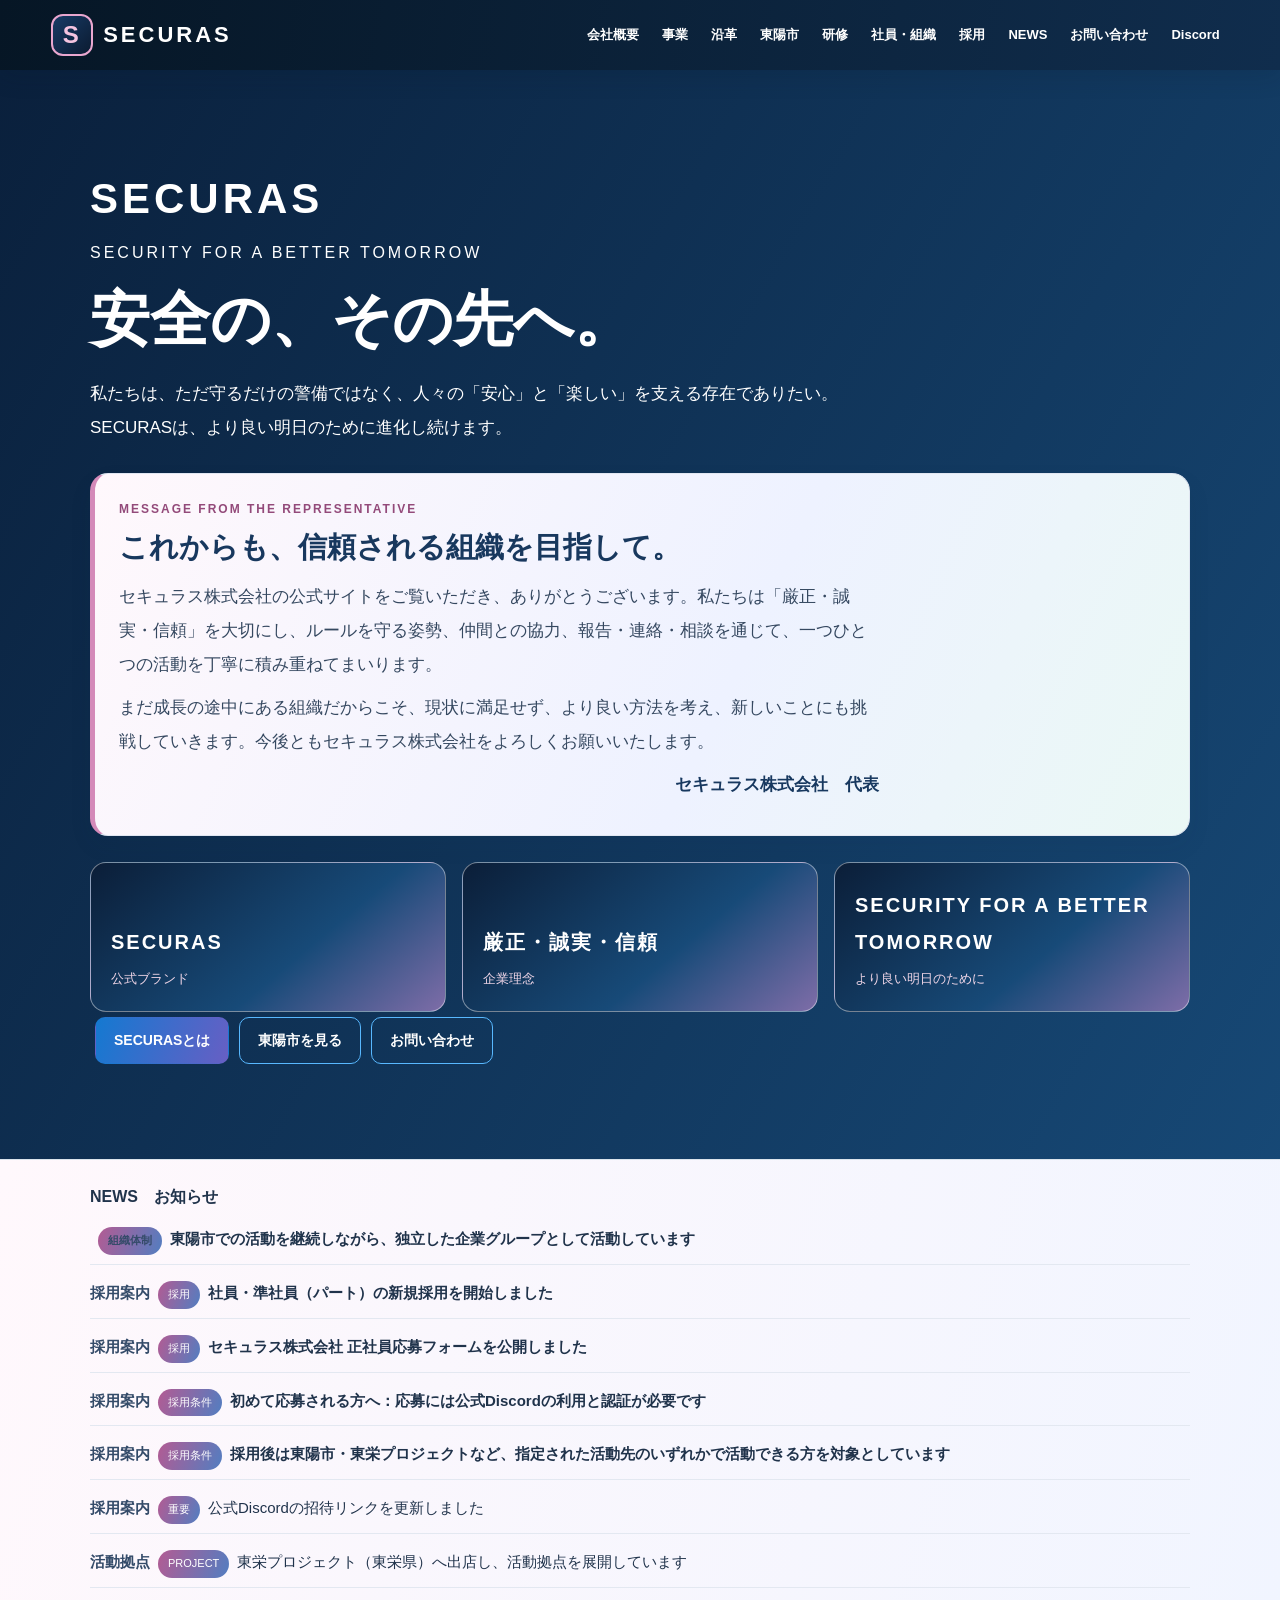
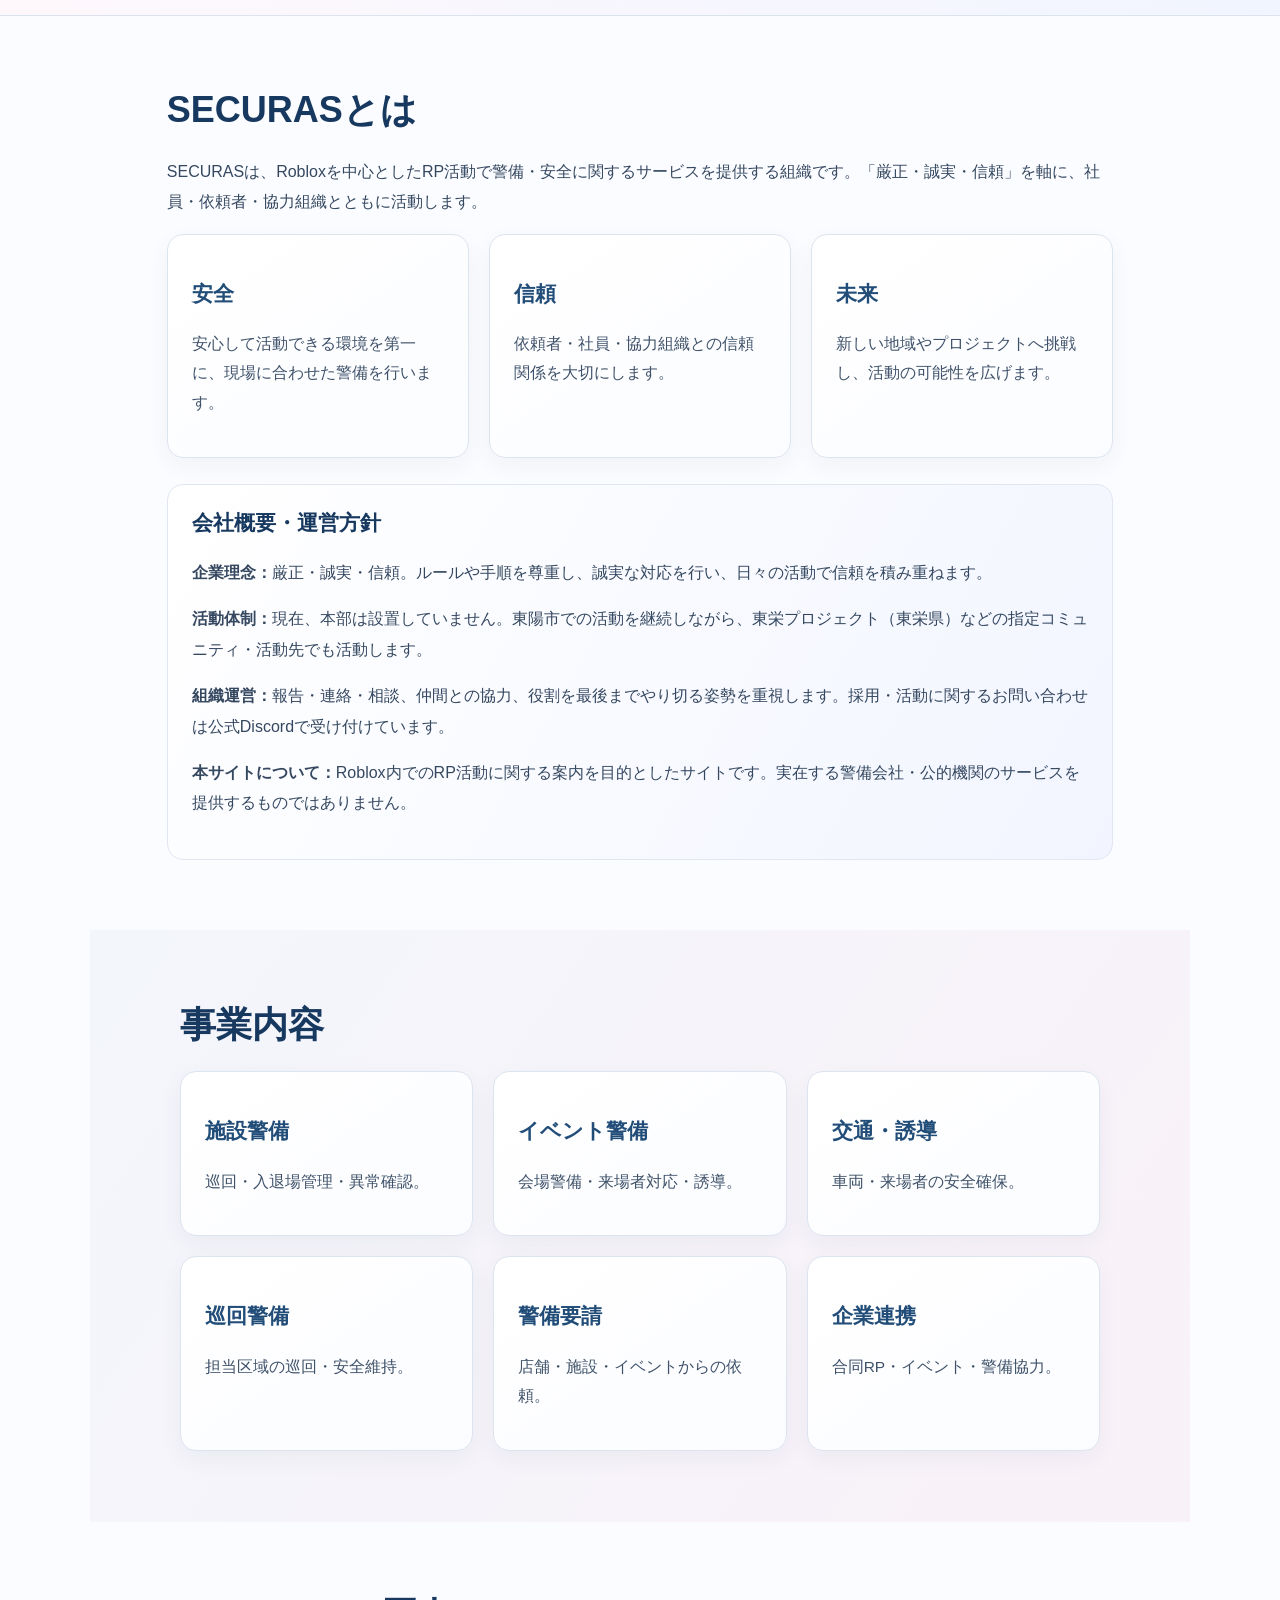
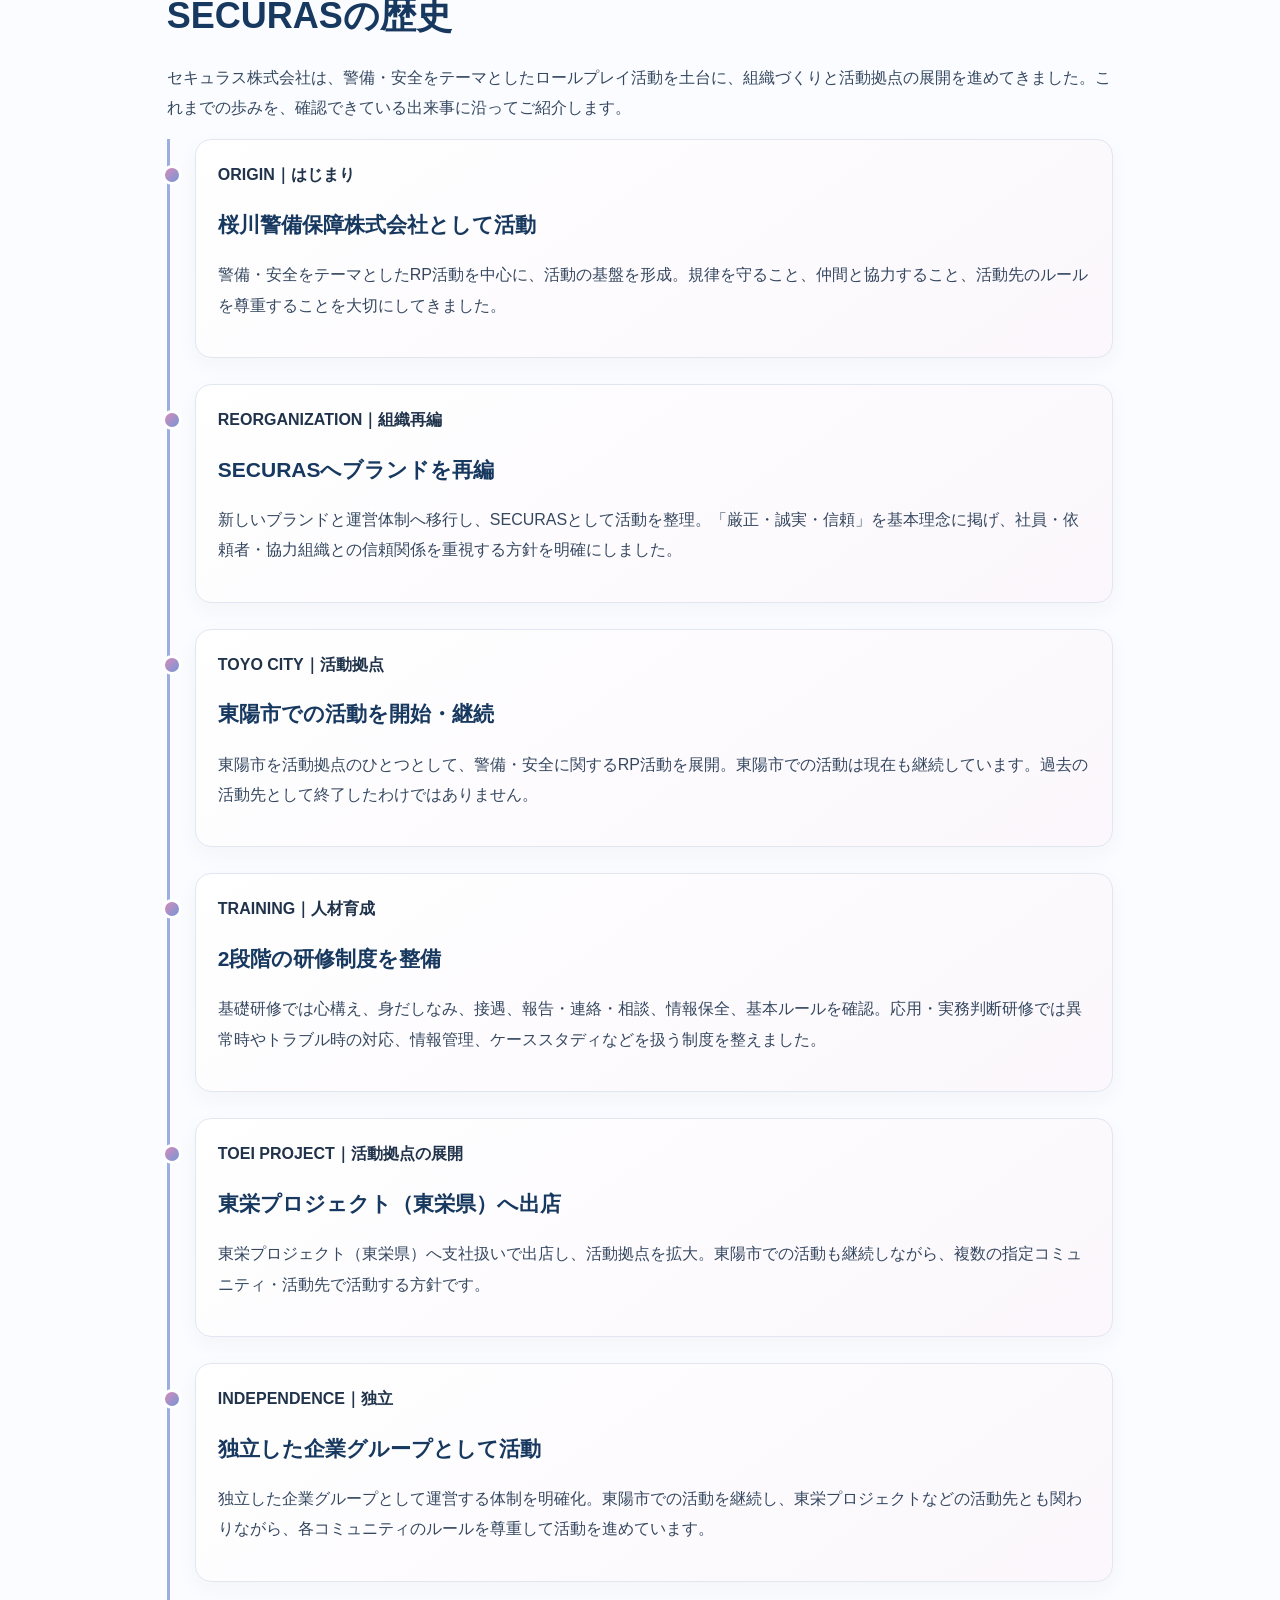
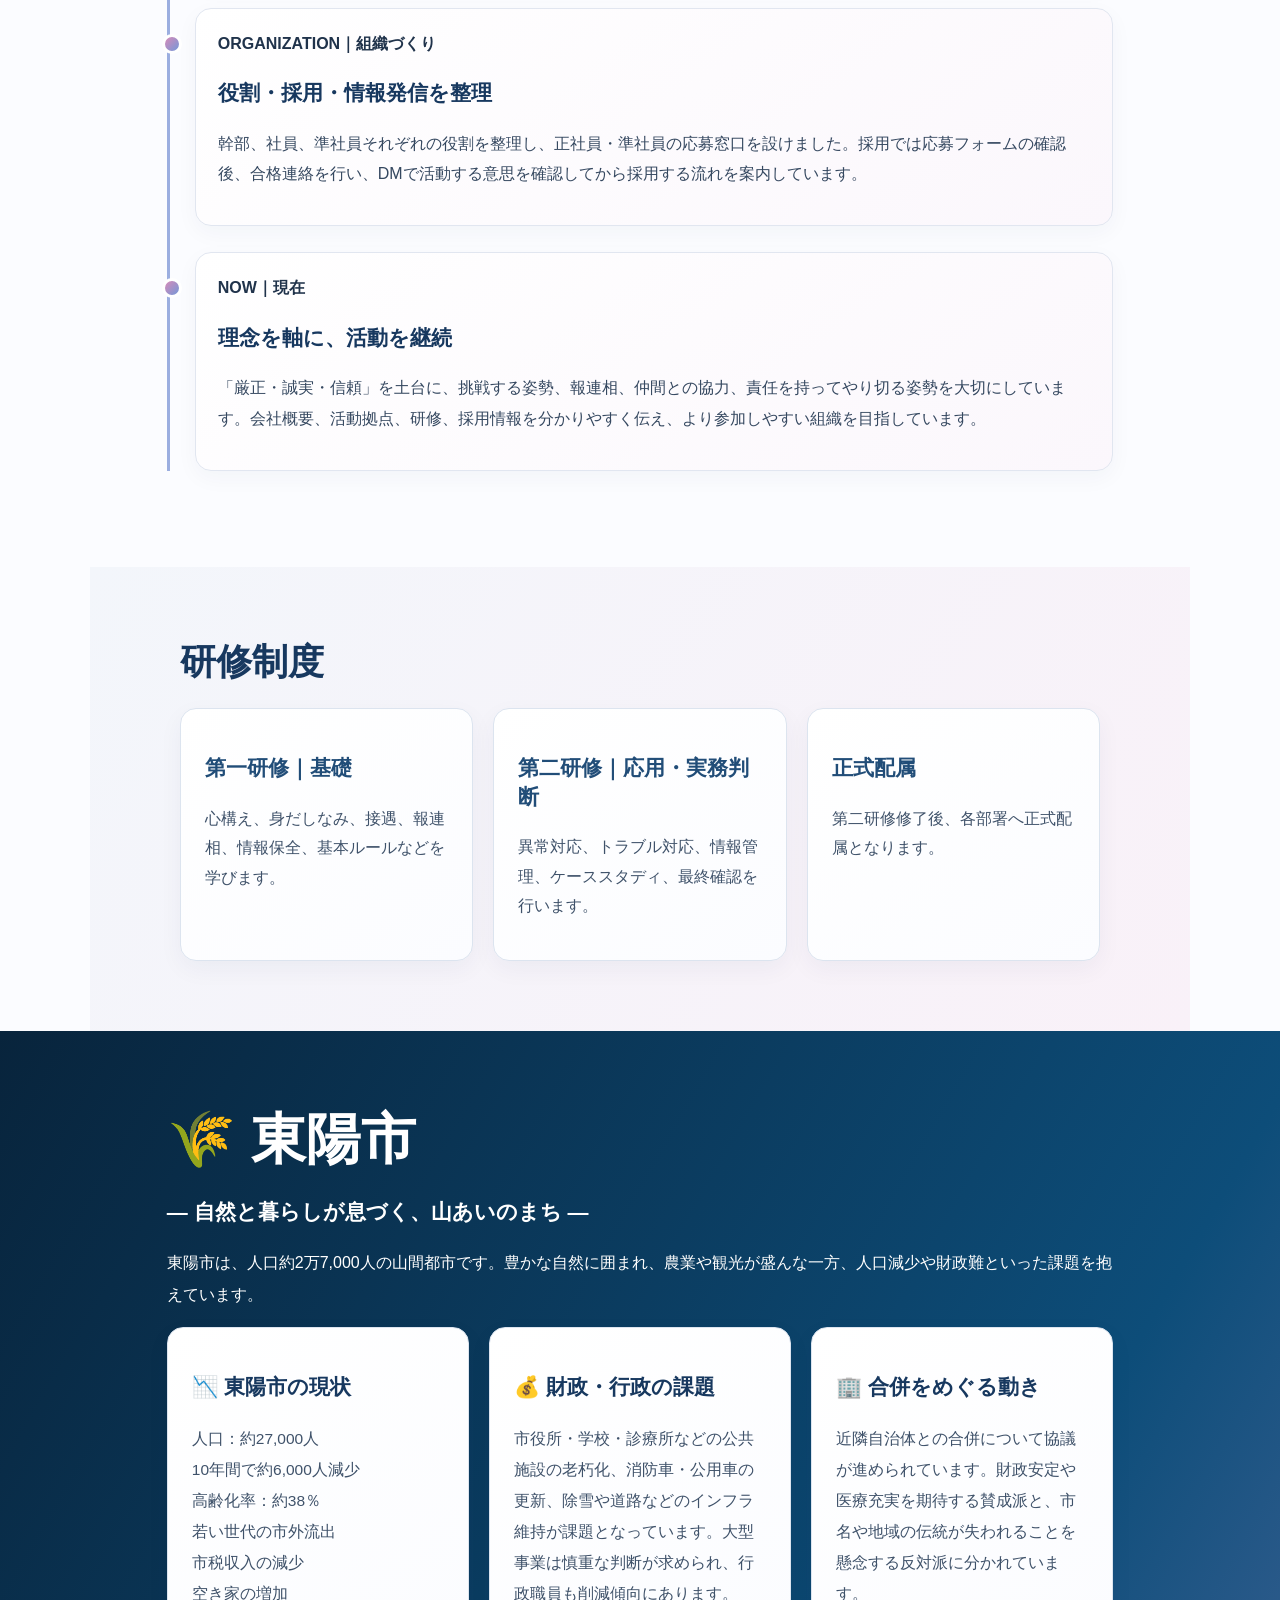
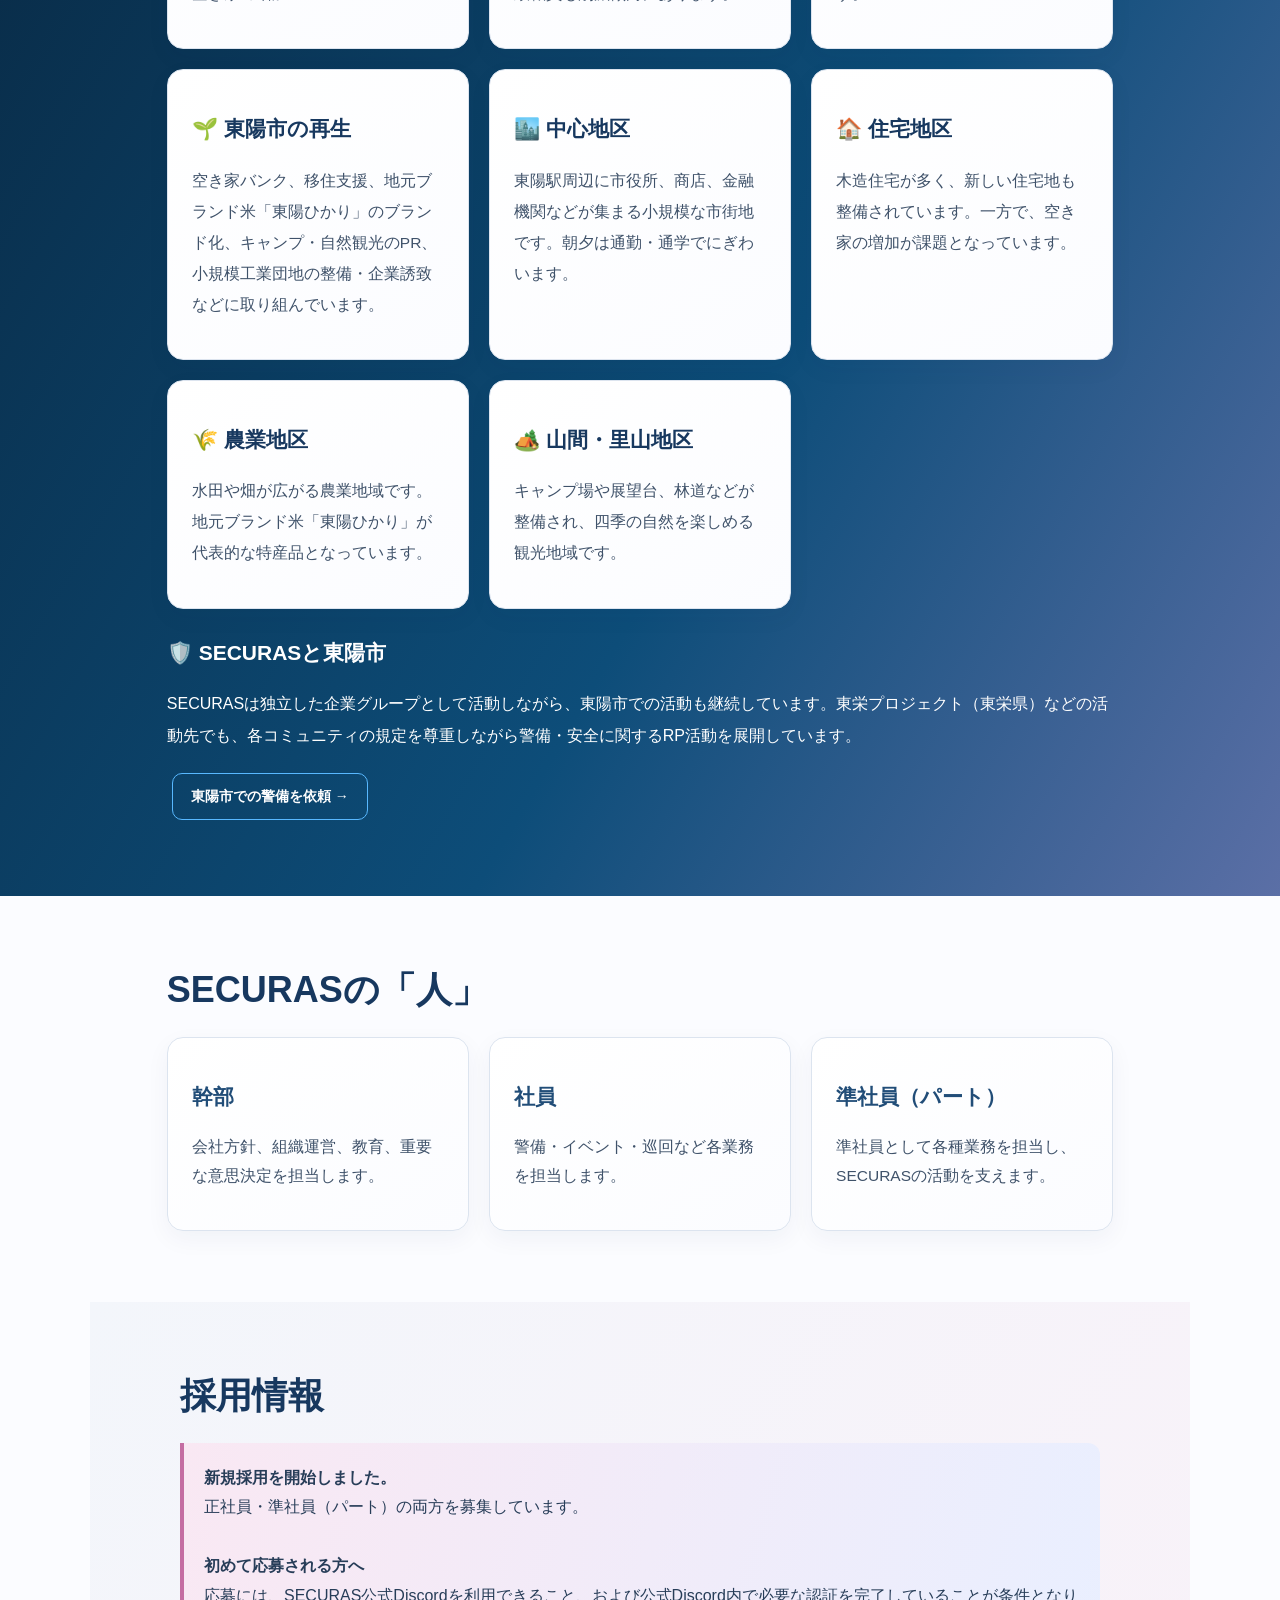
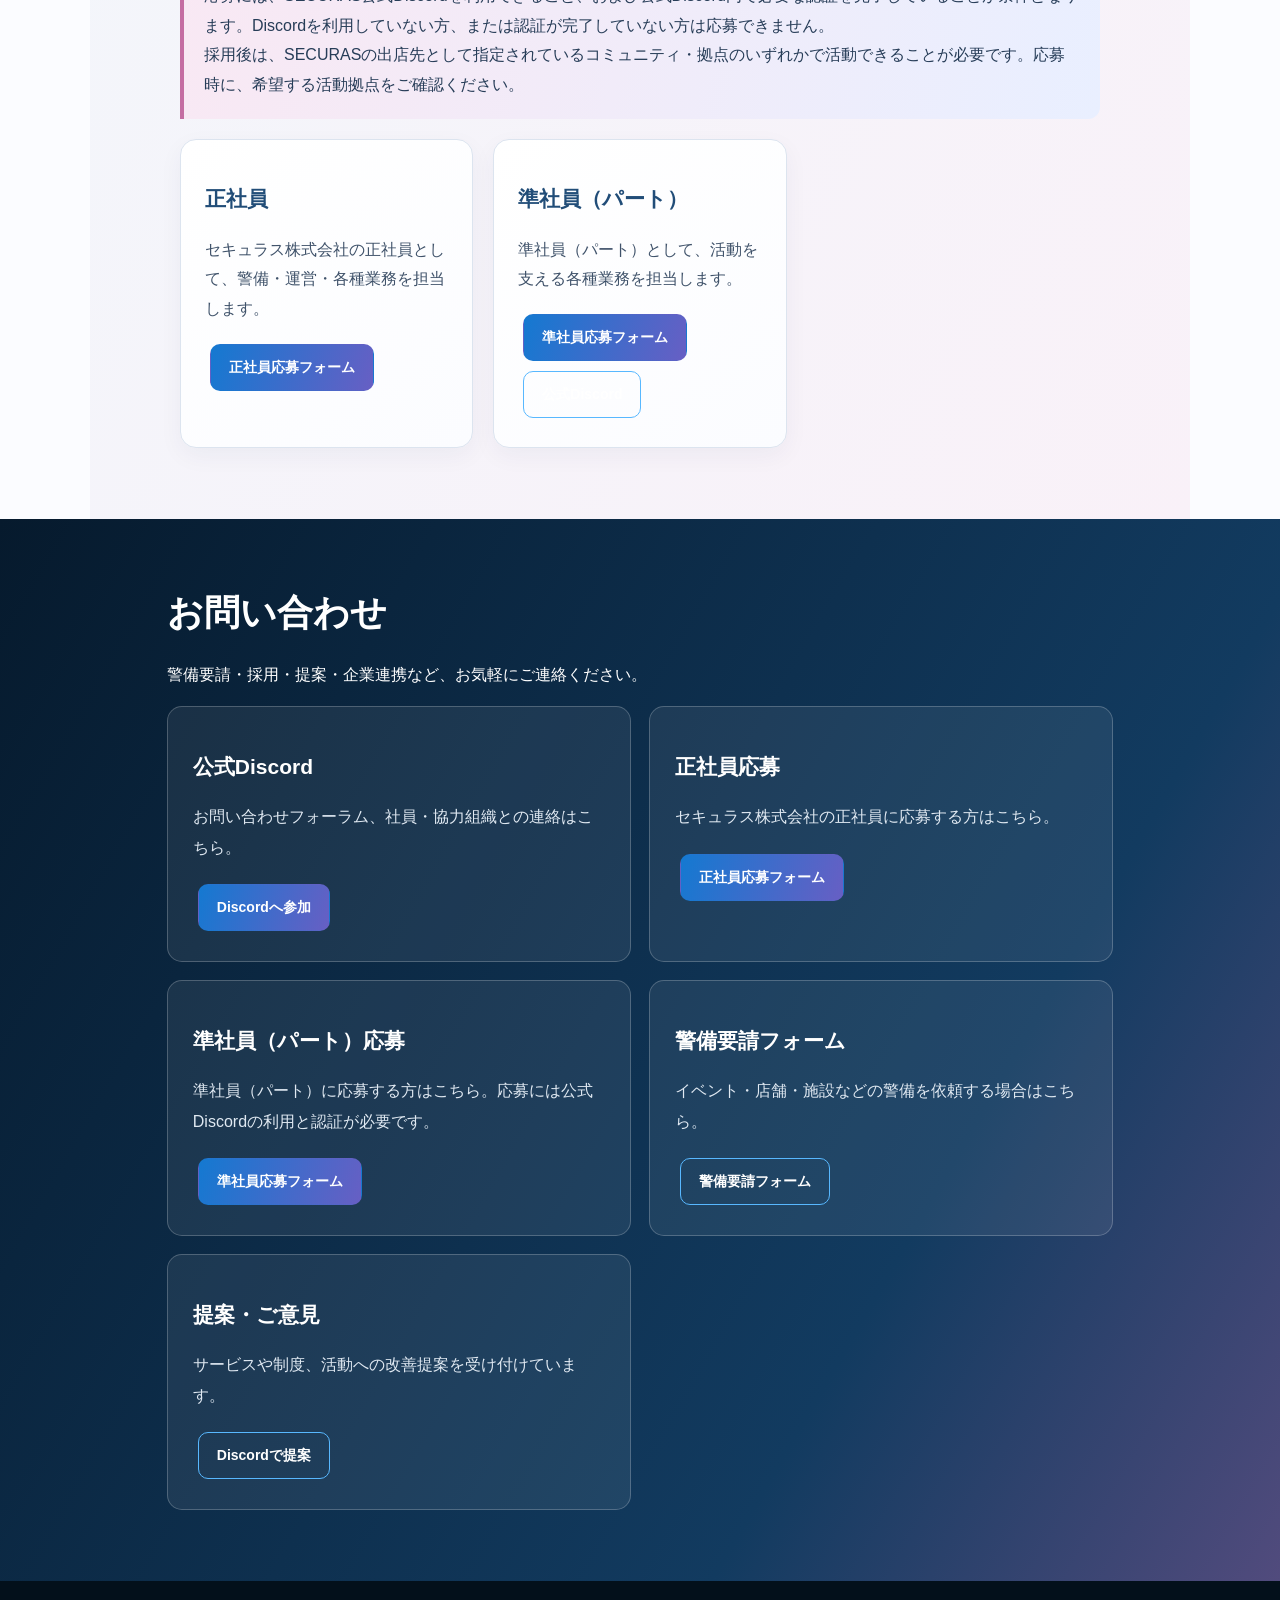
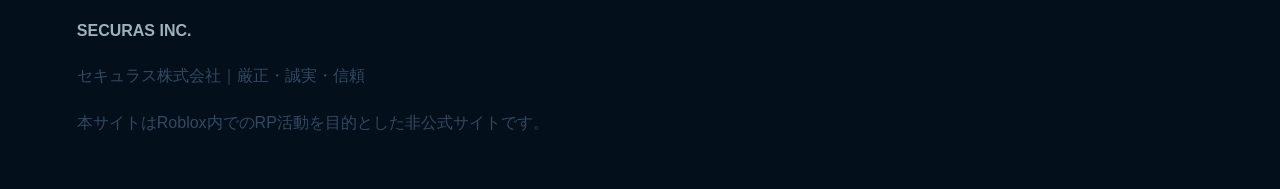
==== commit c490a0b9: "Improve SECURAS official site visibility, company profile, and history" ====
--- a/index.html
+++ b/index.html
@@ -1 +1,69 @@
-<!doctype html><html lang="ja"><head><meta charset="utf-8"><meta name="viewport" content="width=device-width,initial-scale=1"><title>SECURAS｜セキュラス株式会社</title><style>html{scroll-behavior:smooth}body{margin:0;font-family:Arial,'Noto Sans JP',sans-serif;color:#102238;background:#f5f8fa}header{position:sticky;top:0;z-index:10;background:#061625;color:white;padding:18px 5%}header b{font-size:21px;letter-spacing:3px}nav{float:right}nav a{color:white;text-decoration:none;margin:0 8px;font-size:12px;font-weight:bold}.hero{padding:90px 7%;background:linear-gradient(120deg,#061a2d,#0d4d79);color:white}.hero h1{font-size:60px;margin:12px 0}.hero p{max-width:700px;line-height:2;color:#d8e5ed}.btn{display:inline-block;padding:12px 18px;margin:5px;border:1px solid #58b8ff;border-radius:5px;color:white;text-decoration:none;font-weight:bold;font-size:12px}.primary{background:#087de2}.wrap{max-width:1100px;margin:auto;padding:75px 6%}.alt{max-width:none;padding-left:calc((100% - 1100px)/2);padding-right:calc((100% - 1100px)/2);background:#edf3f7}h2{font-size:35px;color:#061a2d}.grid{display:grid;grid-template-columns:repeat(3,1fr);gap:18px}.card{background:white;border:1px solid #dbe4ec;border-radius:7px;padding:25px}.card h3{color:#153e61}.card p{line-height:1.9;color:#647487}.news{background:white;padding:20px 6%;border-block:1px solid #dbe4ec}.news div{margin:5px 0;font-size:13px}.badge{background:#147edc;color:white;padding:3px 7px;margin:0 8px;font-size:10px}.timeline{border-left:2px solid #c8d6e0;padding-left:28px}.event{margin-bottom:28px}.event p{color:#647487}.city{background:linear-gradient(110deg,#08243c,#0d4d79);color:white}.city h2{color:white;font-size:55px}.city p{color:#d9e7ef;line-height:2}.city .card{color:#102238}.city .card p{color:#647487}.notice{background:#eaf3fa;border-left:4px solid #1778b6;padding:20px;margin-bottom:20px}.contact{background:#061a2d;color:white}.contact h2{color:white}.contactgrid{display:grid;grid-template-columns:1fr 1fr;gap:18px}.contactbox{background:#0b2841;border:1px solid #31536b;border-radius:7px;padding:25px}.contactbox p{color:#bfd0db;line-height:1.9}footer{background:#03101b;color:#9fb1bd;padding:35px 6%}@media(max-width:800px){nav{display:none}.grid,.contactgrid{grid-template-columns:1fr}.hero h1{font-size:43px}.city h2{font-size:43px}.alt{padding-left:6%;padding-right:6%}}</style></head><body><header><b>SECURAS</b><nav><a href="#about">会社概要</a><a href="#business">事業</a><a href="#history">沿革</a><a href="#toyo">東陽市</a><a href="#training">研修</a><a href="#people">社員・組織</a><a href="#recruit">採用</a><a href="#news">NEWS</a><a href="#contact">お問い合わせ</a><a href="https://discord.gg/m7aD3rVCu8" target="_blank">Discord</a></nav></header><section class="hero" id="home"><div style="max-width:1100px;margin:auto"><div style="font-size:42px;font-weight:900;letter-spacing:4px">SECURAS</div><div style="letter-spacing:3px">SECURITY FOR A BETTER TOMORROW</div><h1>安全の、その先へ。</h1><p>私たちは、ただ守るだけの警備ではなく、人々の「安心」と「楽しい」を支える存在でありたい。SECURASは、より良い明日のために進化し続けます。</p><a class="btn primary" href="#about">SECURASとは</a><a class="btn" href="#toyo">東陽市を見る</a><a class="btn" href="#contact">お問い合わせ</a></div></section><section class="news" id="news"><b>NEWS　お知らせ</b><div><span>2026.10.20</span><span class="badge">重要</span><strong>東栄プロジェクト（東栄県）への出店に続き、東陽市の無期限休業に伴い独立した企業グループへ移行しました</strong></div><div><span>2026.09.12</span><span class="badge">採用</span><strong>社員・準社員（パート）の新規採用を開始しました</strong></div><div><span>2026.09.12</span><span class="badge">採用</span><strong>セキュラス株式会社 正社員応募フォームを公開しました</strong></div><div><span>2026.09.12</span><span class="badge">採用条件</span><strong>初めて応募される方へ：応募には公式Discordの利用と認証が必要です</strong></div><div><span>2026.09.12</span><span class="badge">採用条件</span><strong>SECURASの採用は東陽市を拠点として活動できる方を対象としています</strong></div><div><span>2026.09.12</span><span class="badge">重要</span>公式Discordの招待リンクを更新しました</div><div><span>2026.07.10</span><span class="badge">PROJECT</span>東洋プロジェクトへの出店を計画しています</div></section><section class="wrap" id="about"><h2>SECURASとは</h2><p>SECURASは、Robloxを中心としたRP活動で警備・安全に関するサービスを提供する組織です。「厳正・誠実・信頼」を軸に、社員・依頼者・協力組織とともに活動します。</p><div class="grid"><div class="card"><h3>安全</h3><p>安心して活動できる環境を第一に、現場に合わせた警備を行います。</p></div><div class="card"><h3>信頼</h3><p>依頼者・社員・協力組織との信頼関係を大切にします。</p></div><div class="card"><h3>未来</h3><p>新しい地域やプロジェクトへ挑戦し、活動の可能性を広げます。</p></div></div></section><section class="wrap alt" id="business"><h2>事業内容</h2><div class="grid"><div class="card"><h3>施設警備</h3><p>巡回・入退場管理・異常確認。</p></div><div class="card"><h3>イベント警備</h3><p>会場警備・来場者対応・誘導。</p></div><div class="card"><h3>交通・誘導</h3><p>車両・来場者の安全確保。</p></div><div class="card"><h3>巡回警備</h3><p>担当区域の巡回・安全維持。</p></div><div class="card"><h3>警備要請</h3><p>店舗・施設・イベントからの依頼。</p></div><div class="card"><h3>企業連携</h3><p>合同RP・イベント・警備協力。</p></div></div></section><section class="wrap" id="history"><h2>SECURASの歴史</h2><div class="timeline"><div class="event"><b>ORIGIN</b><h3>桜川警備保障株式会社</h3><p>警備・安全RPを中心とした活動基盤を形成。</p></div><div class="event"><b>REORGANIZATION</b><h3>SECURASへ組織再編</h3><p>新しいブランドと運営体制へ移行。</p></div><div class="event"><b>BASE</b><h3>東陽市に本社を設置</h3><p>東陽市を本社拠点として活動。</p></div><div class="event"><b>TRAINING</b><h3>2段階研修制度を整備</h3><p>基礎研修と応用・実務判断研修を整備。</p></div><div class="event"><b>TOEI PROJECT</b><h3>東栄プロジェクト（東栄県）へ出店</h3><p>東栄県に支社扱いで出店し、活動拠点を拡大。</p></div><div class="event"><b>INDEPENDENCE｜2026.10.20</b><h3>独立した企業グループへ</h3><p>東栄プロジェクト（東栄県）への出店後、東陽市の無期限休業に伴い、2026年10月20日付で独立した企業グループとして新たな運営体制へ移行。</p></div><div class="event"><b>INDEPENDENCE｜2026.10.20</b><h3>独立した企業グループへ</h3><p>東陽市の無期限休業に伴い、2026年10月20日付で独立した企業グループとして新たな運営体制へ移行。</p></div></div></section><section class="wrap alt" id="training"><h2>研修制度</h2><div class="grid"><div class="card"><h3>第一研修｜基礎</h3><p>心構え、身だしなみ、接遇、報連相、情報保全、基本ルールなどを学びます。</p></div><div class="card"><h3>第二研修｜応用・実務判断</h3><p>異常対応、トラブル対応、情報管理、ケーススタディ、最終確認を行います。</p></div><div class="card"><h3>正式配属</h3><p>第二研修修了後、各部署へ正式配属となります。</p></div></div></section><section class="city" id="toyo"><div class="wrap"><h2>🌾 東陽市</h2><h3>― 自然と暮らしが息づく、山あいのまち ―</h3><p>東陽市は、人口約2万7,000人の山間都市です。豊かな自然に囲まれ、農業や観光が盛んな一方、人口減少や財政難といった課題を抱えています。</p><div class="grid"><div class="card"><h3>📉 東陽市の現状</h3><p>人口：約27,000人<br>10年間で約6,000人減少<br>高齢化率：約38％<br>若い世代の市外流出<br>市税収入の減少<br>空き家の増加</p></div><div class="card"><h3>💰 財政・行政の課題</h3><p>市役所・学校・診療所などの公共施設の老朽化、消防車・公用車の更新、除雪や道路などのインフラ維持が課題となっています。大型事業は慎重な判断が求められ、行政職員も削減傾向にあります。</p></div><div class="card"><h3>🏢 合併をめぐる動き</h3><p>近隣自治体との合併について協議が進められています。財政安定や医療充実を期待する賛成派と、市名や地域の伝統が失われることを懸念する反対派に分かれています。</p></div><div class="card"><h3>🌱 東陽市の再生</h3><p>空き家バンク、移住支援、地元ブランド米「東陽ひかり」のブランド化、キャンプ・自然観光のPR、小規模工業団地の整備・企業誘致などに取り組んでいます。</p></div><div class="card"><h3>🏙️ 中心地区</h3><p>東陽駅周辺に市役所、商店、金融機関などが集まる小規模な市街地です。朝夕は通勤・通学でにぎわいます。</p></div><div class="card"><h3>🏠 住宅地区</h3><p>木造住宅が多く、新しい住宅地も整備されています。一方で、空き家の増加が課題となっています。</p></div><div class="card"><h3>🌾 農業地区</h3><p>水田や畑が広がる農業地域です。地元ブランド米「東陽ひかり」が代表的な特産品となっています。</p></div><div class="card"><h3>🏕️ 山間・里山地区</h3><p>キャンプ場や展望台、林道などが整備され、四季の自然を楽しめる観光地域です。</p></div></div><div style="margin-top:30px"><h3>🛡️ SECURASと東陽市</h3><p>SECURASは、東栄プロジェクト（東栄県）への出店後、東陽市の無期限休業に伴い、2026年10月20日付で独立した企業グループへ移行しました。現在は各コミュニティの規定を尊重しながら、警備・安全に関するRP活動を展開しております。</p></div><a class="btn" href="#contact">東陽市での警備を依頼 →</a></div></section><section class="wrap" id="people"><h2>SECURASの「人」</h2><div class="grid"><div class="card"><h3>幹部</h3><p>会社方針、組織運営、教育、重要な意思決定を担当します。</p></div><div class="card"><h3>社員</h3><p>警備・イベント・巡回など各業務を担当します。</p></div><div class="card"><h3>準社員（パート）</h3><p>準社員として各種業務を担当し、SECURASの活動を支えます。</p></div></div></section><section class="wrap alt" id="recruit"><h2>採用情報</h2><div class="notice"><b>新規採用を開始しました。</b><br>正社員・準社員（パート）の両方を募集しています。<br><br><b>初めて応募される方へ</b><br>応募には、SECURAS公式Discordを利用できること、および公式Discord内で必要な認証を完了していることが条件となります。Discordを利用していない方、または認証が完了していない方は応募できません。<br>採用後は、SECURASの出店先として指定されているコミュニティ・拠点のいずれかで活動できることが必要です。応募時に、希望する活動拠点をご確認ください。</div><div class="grid"><div class="card"><h3>正社員</h3><p>セキュラス株式会社の正社員として、警備・運営・各種業務を担当します。</p><a class="btn primary" href="https://forms.gle/SvejVkEMp9N7QLnu8" target="_blank">正社員応募フォーム</a></div><div class="card"><h3>準社員（パート）</h3><p>準社員（パート）として、活動を支える各種業務を担当します。</p><a class="btn primary" href="https://forms.gle/VW9dEF8moFEk3pND8" target="_blank">準社員応募フォーム</a><a class="btn" href="https://discord.gg/m7aD3rVCu8" target="_blank">公式Discord</a></div></div></section><section class="contact" id="contact"><div class="wrap"><h2>お問い合わせ</h2><p>警備要請・採用・提案・企業連携など、お気軽にご連絡ください。</p><div class="contactgrid"><div class="contactbox"><h3>公式Discord</h3><p>お問い合わせフォーラム、社員・協力組織との連絡はこちら。</p><a class="btn primary" href="https://discord.gg/m7aD3rVCu8" target="_blank">Discordへ参加</a></div><div class="contactbox"><h3>正社員応募</h3><p>セキュラス株式会社の正社員に応募する方はこちら。</p><a class="btn primary" href="https://forms.gle/SvejVkEMp9N7QLnu8" target="_blank">正社員応募フォーム</a></div><div class="contactbox"><h3>準社員（パート）応募</h3><p>準社員（パート）に応募する方はこちら。応募には公式Discordの利用と認証が必要です。</p><a class="btn primary" href="https://forms.gle/VW9dEF8moFEk3pND8" target="_blank">準社員応募フォーム</a></div><div class="contactbox"><h3>警備要請フォーム</h3><p>イベント・店舗・施設などの警備を依頼する場合はこちら。</p><a class="btn" href="https://docs.google.com/forms/d/e/1FAIpQLSceHM53gu85F4nRA97Sgev66UL_fc3jyrpvM6CfOkge07cRlQ/viewform?usp=send_form" target="_blank">警備要請フォーム</a></div><div class="contactbox"><h3>提案・ご意見</h3><p>サービスや制度、活動への改善提案を受け付けています。</p><a class="btn" href="https://discord.gg/m7aD3rVCu8" target="_blank">Discordで提案</a></div></div></div></section><footer><b>SECURAS INC.</b><p>セキュラス株式会社｜厳正・誠実・信頼</p><p>本サイトはRoblox内でのRP活動を目的とした非公式サイトです。</p></footer></body></html>+<!doctype html><html lang="ja"><head><meta charset="utf-8"><meta name="viewport" content="width=device-width,initial-scale=1"><title>SECURAS｜セキュラス株式会社</title><style>html{scroll-behavior:smooth}body{margin:0;font-family:Arial,'Noto Sans JP',sans-serif;color:#102238;background:#f5f8fa}header{position:sticky;top:0;z-index:10;background:#061625;color:white;padding:18px 5%}header b{font-size:21px;letter-spacing:3px}nav{float:right}nav a{color:white;text-decoration:none;margin:0 8px;font-size:12px;font-weight:bold}.hero{padding:90px 7%;background:linear-gradient(120deg,#061a2d,#0d4d79);color:white}.hero h1{font-size:60px;margin:12px 0}.hero p{max-width:700px;line-height:2;color:#d8e5ed}.btn{display:inline-block;padding:12px 18px;margin:5px;border:1px solid #58b8ff;border-radius:5px;color:white;text-decoration:none;font-weight:bold;font-size:12px}.primary{background:#087de2}.wrap{max-width:1100px;margin:auto;padding:75px 6%}.alt{max-width:none;padding-left:calc((100% - 1100px)/2);padding-right:calc((100% - 1100px)/2);background:#edf3f7}h2{font-size:35px;color:#061a2d}.grid{display:grid;grid-template-columns:repeat(3,1fr);gap:18px}.card{background:white;border:1px solid #dbe4ec;border-radius:7px;padding:25px}.card h3{color:#153e61}.card p{line-height:1.9;color:#647487}.news{background:white;padding:20px 6%;border-block:1px solid #dbe4ec}.news div{margin:5px 0;font-size:13px}.badge{background:#147edc;color:white;padding:3px 7px;margin:0 8px;font-size:10px}.timeline{border-left:2px solid #c8d6e0;padding-left:28px}.event{margin-bottom:28px}.event p{color:#647487}.city{background:linear-gradient(110deg,#08243c,#0d4d79);color:white}.city h2{color:white;font-size:55px}.city p{color:#d9e7ef;line-height:2}.city .card{color:#102238}.city .card p{color:#647487}.notice{background:#eaf3fa;border-left:4px solid #1778b6;padding:20px;margin-bottom:20px}.contact{background:#061a2d;color:white}.contact h2{color:white}.contactgrid{display:grid;grid-template-columns:1fr 1fr;gap:18px}.contactbox{background:#0b2841;border:1px solid #31536b;border-radius:7px;padding:25px}.contactbox p{color:#bfd0db;line-height:1.9}footer{background:#03101b;color:#9fb1bd;padding:35px 6%}@media(max-width:800px){nav{display:none}.grid,.contactgrid{grid-template-columns:1fr}.hero h1{font-size:43px}.city h2{font-size:43px}.alt{padding-left:6%;padding-right:6%}}
+/* SECURAS visibility and responsive polish */
+*{box-sizing:border-box}
+body{font-size:16px;line-height:1.85;color:#20334b;background:#fbfcff}
+p,li{color:#354860;line-height:1.9}
+h1,h2,h3,h4{color:#17385f;line-height:1.35}
+h2{font-size:clamp(27px,3vw,36px);margin:0 0 22px}
+h3{font-size:21px}
+.hero{background:linear-gradient(120deg,#0a203c 0%,#174a78 58%,#8a79b9 100%);background-size:180% 180%;animation:securasGradient 18s ease infinite}
+.hero h1,.hero p,.hero div{color:#fff}
+.hero p{font-size:17px;max-width:760px}
+header{display:flex;align-items:center;justify-content:space-between;gap:18px;padding:14px 4%;background:linear-gradient(100deg,#061625,#102d4d);box-shadow:0 6px 24px #071a2d28}
+header b{display:inline-flex;align-items:center;gap:10px;color:#fff;font-size:22px;white-space:nowrap}
+header b:before{content:"S";display:inline-flex;align-items:center;justify-content:center;width:38px;height:38px;border:2px solid #e9a7cf;border-radius:12px;background:linear-gradient(135deg,#183b66,#0b1b31);color:#f5c4e0;font-weight:900;font-size:24px}
+nav{float:none;display:flex;flex-wrap:wrap;justify-content:flex-end;gap:5px}
+nav a{display:inline-block;color:#fff!important;padding:8px 9px;margin:0!important;border-radius:8px;font-size:13px!important;line-height:1.4;white-space:nowrap}
+nav a:hover,nav a:focus{background:#ffffff20;color:#f7cbe4!important}
+.wrap{width:min(1100px,100%);padding:clamp(36px,5.5vw,75px) 6%}
+.alt{padding-left:max(6%,calc((100% - 1100px)/2));padding-right:max(6%,calc((100% - 1100px)/2));background:linear-gradient(125deg,#f3f6fb,#f9f1f8)}
+.grid{align-items:stretch;gap:20px}
+.card{border-radius:16px;padding:24px;border-color:#dce4ef;box-shadow:0 8px 24px #1535550c;transition:transform .22s ease,box-shadow .22s ease;background:linear-gradient(145deg,#fff,#fbfcff)}
+.card:hover{transform:translateY(-3px);box-shadow:0 15px 30px #15355518}
+.card h3{color:#214d78}
+.card p{font-size:15.5px;color:#3f526a}
+.news{padding:22px max(6%,calc((100% - 1100px)/2));background:linear-gradient(105deg,#fff8fc,#f1f5ff);color:#20334b}
+.news div{font-size:15px;line-height:1.8;padding:9px 0;border-bottom:1px solid #e3e8f1}
+.news span:first-child{color:#344b69;font-weight:700}
+.badge{display:inline-block;border-radius:999px;background:linear-gradient(110deg,#b35b93,#527ec1);padding:4px 10px;font-size:11px}
+.timeline{border-left:3px solid #9baee0;padding-left:25px}
+.event{position:relative;margin-bottom:26px;padding:20px 22px;border:1px solid #e1e6f0;border-radius:16px;background:linear-gradient(145deg,#fff,#fbf7fc);box-shadow:0 7px 22px #1535550a}
+.event:before{content:"";position:absolute;left:-34px;top:25px;width:14px;height:14px;border-radius:50%;background:linear-gradient(135deg,#d88bb9,#7397d8);border:3px solid #fff}
+.event p{color:#354860}
+.city{background:linear-gradient(120deg,#08243c,#0d4d79 62%,#5b6fa6);color:#fff}
+.city h2,.city h3,.city p{color:#fff}
+.city .card h3{color:#17385f}.city .card p{color:#3f526a}
+.notice{color:#273d58;background:linear-gradient(105deg,#f9e8f3,#e9efff);border-left-color:#c46da2;border-radius:0 12px 12px 0}
+.contact{background:linear-gradient(120deg,#061a2d,#123b60 70%,#514b7d);color:#fff}
+.contact h2,.contact h3,.contact p{color:#fff}
+.contactbox{border-radius:15px;background:#ffffff12;border-color:#ffffff38}
+.contactbox p{color:#e0e9f2}
+.btn{border-radius:10px;font-size:14px;padding:12px 18px;line-height:1.5}
+.primary{background:linear-gradient(110deg,#1479d1,#675fc4);border-color:transparent}
+.representative-message{margin-top:28px;padding:24px;border-radius:18px;background:linear-gradient(115deg,#fff8fc,#eef2ff 58%,#eaf8f5);border:1px solid #e0e6f1;border-left:5px solid #d48ab9;box-shadow:0 10px 25px #0d2b4c10}
+.representative-message h2{font-size:clamp(22px,2.5vw,29px);margin:8px 0 12px;color:#18385e}
+.representative-message p{color:#354860;margin:9px 0}
+.representative-message .rep-kicker{font-size:12px;font-weight:800;letter-spacing:2px;color:#934a7a}
+.representative-message .rep-signature{text-align:right;font-weight:800;color:#17385f}
+.company-detail{margin-top:26px;padding:24px;border-radius:16px;background:linear-gradient(120deg,#fff,#f2f5ff);border:1px solid #e1e7f1}
+.company-detail h3{margin-top:0}
+.brand-strip{display:grid;grid-template-columns:repeat(3,minmax(0,1fr));gap:16px;margin-top:26px}
+.brand-tile{min-height:150px;border-radius:16px;padding:20px;display:flex;flex-direction:column;justify-content:flex-end;background:linear-gradient(140deg,#0b1e38,#174a78 60%,#7e6da8);color:white;border:1px solid #ffffff70}
+.brand-tile strong{color:#fff;font-size:20px;letter-spacing:2px}
+.brand-tile span{color:#f1d7e8;font-size:13px;margin-top:6px}
+@keyframes securasGradient{0%,100%{background-position:0% 50%}50%{background-position:100% 50%}}
+@media(max-width:980px){header{align-items:flex-start;flex-direction:column}nav{justify-content:flex-start;width:100%}nav a{font-size:12px!important}.grid{grid-template-columns:repeat(2,minmax(0,1fr))}}
+@media(max-width:620px){body{font-size:15px}header{padding:12px 5%}nav{display:flex;flex-wrap:nowrap;overflow-x:auto;max-width:100%;padding-bottom:5px;justify-content:flex-start}nav a{flex:0 0 auto}.hero{padding:54px 6%}.hero h1{font-size:clamp(34px,9vw,43px)}.wrap{padding:40px 6%}.grid,.contactgrid,.brand-strip{grid-template-columns:1fr}.city h2{font-size:40px}.card{padding:20px}.representative-message{padding:19px}.event{padding:17px}.event:before{left:-34px}}
+@media(prefers-reduced-motion:reduce){.hero{animation:none}.card{transition:none}}
+</style></head><body><header><b>SECURAS</b><nav><a href="#about">会社概要</a><a href="#business">事業</a><a href="#history">沿革</a><a href="#toyo">東陽市</a><a href="#training">研修</a><a href="#people">社員・組織</a><a href="#recruit">採用</a><a href="#news">NEWS</a><a href="#contact">お問い合わせ</a><a href="https://discord.gg/m7aD3rVCu8" target="_blank">Discord</a></nav></header><section class="hero" id="home"><div style="max-width:1100px;margin:auto"><div style="font-size:42px;font-weight:900;letter-spacing:4px">SECURAS</div><div style="letter-spacing:3px">SECURITY FOR A BETTER TOMORROW</div><h1>安全の、その先へ。</h1><p>私たちは、ただ守るだけの警備ではなく、人々の「安心」と「楽しい」を支える存在でありたい。SECURASは、より良い明日のために進化し続けます。</p><div class="representative-message"><div class="rep-kicker">MESSAGE FROM THE REPRESENTATIVE</div><h2>これからも、信頼される組織を目指して。</h2><p>セキュラス株式会社の公式サイトをご覧いただき、ありがとうございます。私たちは「厳正・誠実・信頼」を大切にし、ルールを守る姿勢、仲間との協力、報告・連絡・相談を通じて、一つひとつの活動を丁寧に積み重ねてまいります。</p><p>まだ成長の途中にある組織だからこそ、現状に満足せず、より良い方法を考え、新しいことにも挑戦していきます。今後ともセキュラス株式会社をよろしくお願いいたします。</p><p class="rep-signature">セキュラス株式会社　代表</p></div><div class="brand-strip"><div class="brand-tile"><strong>SECURAS</strong><span>公式ブランド</span></div><div class="brand-tile"><strong>厳正・誠実・信頼</strong><span>企業理念</span></div><div class="brand-tile"><strong>SECURITY FOR A BETTER TOMORROW</strong><span>より良い明日のために</span></div></div><a class="btn primary" href="#about">SECURASとは</a><a class="btn" href="#toyo">東陽市を見る</a><a class="btn" href="#contact">お問い合わせ</a></div></section><section class="news" id="news"><b>NEWS　お知らせ</b><div><span class="badge">組織体制</span><strong>東陽市での活動を継続しながら、独立した企業グループとして活動しています</strong></div><div><span>採用案内</span><span class="badge">採用</span><strong>社員・準社員（パート）の新規採用を開始しました</strong></div><div><span>採用案内</span><span class="badge">採用</span><strong>セキュラス株式会社 正社員応募フォームを公開しました</strong></div><div><span>採用案内</span><span class="badge">採用条件</span><strong>初めて応募される方へ：応募には公式Discordの利用と認証が必要です</strong></div><div><span>採用案内</span><span class="badge">採用条件</span><strong>採用後は東陽市・東栄プロジェクトなど、指定された活動先のいずれかで活動できる方を対象としています</strong></div><div><span>採用案内</span><span class="badge">重要</span>公式Discordの招待リンクを更新しました</div><div><span>活動拠点</span><span class="badge">PROJECT</span>東栄プロジェクト（東栄県）へ出店し、活動拠点を展開しています</div></section><section class="wrap" id="about"><h2>SECURASとは</h2><p>SECURASは、Robloxを中心としたRP活動で警備・安全に関するサービスを提供する組織です。「厳正・誠実・信頼」を軸に、社員・依頼者・協力組織とともに活動します。</p><div class="grid"><div class="card"><h3>安全</h3><p>安心して活動できる環境を第一に、現場に合わせた警備を行います。</p></div><div class="card"><h3>信頼</h3><p>依頼者・社員・協力組織との信頼関係を大切にします。</p></div><div class="card"><h3>未来</h3><p>新しい地域やプロジェクトへ挑戦し、活動の可能性を広げます。</p></div></div><div class="company-detail"><h3>会社概要・運営方針</h3><p><strong>企業理念：</strong>厳正・誠実・信頼。ルールや手順を尊重し、誠実な対応を行い、日々の活動で信頼を積み重ねます。</p><p><strong>活動体制：</strong>現在、本部は設置していません。東陽市での活動を継続しながら、東栄プロジェクト（東栄県）などの指定コミュニティ・活動先でも活動します。</p><p><strong>組織運営：</strong>報告・連絡・相談、仲間との協力、役割を最後までやり切る姿勢を重視します。採用・活動に関するお問い合わせは公式Discordで受け付けています。</p><p><strong>本サイトについて：</strong>Roblox内でのRP活動に関する案内を目的としたサイトです。実在する警備会社・公的機関のサービスを提供するものではありません。</p></div></div></section><section class="wrap alt" id="business"><h2>事業内容</h2><div class="grid"><div class="card"><h3>施設警備</h3><p>巡回・入退場管理・異常確認。</p></div><div class="card"><h3>イベント警備</h3><p>会場警備・来場者対応・誘導。</p></div><div class="card"><h3>交通・誘導</h3><p>車両・来場者の安全確保。</p></div><div class="card"><h3>巡回警備</h3><p>担当区域の巡回・安全維持。</p></div><div class="card"><h3>警備要請</h3><p>店舗・施設・イベントからの依頼。</p></div><div class="card"><h3>企業連携</h3><p>合同RP・イベント・警備協力。</p></div></div></section><section class="wrap" id="history"><h2>SECURASの歴史</h2>
+  <p>セキュラス株式会社は、警備・安全をテーマとしたロールプレイ活動を土台に、組織づくりと活動拠点の展開を進めてきました。これまでの歩みを、確認できている出来事に沿ってご紹介します。</p>
+  <div class="timeline">
+    <div class="event"><b>ORIGIN｜はじまり</b><h3>桜川警備保障株式会社として活動</h3><p>警備・安全をテーマとしたRP活動を中心に、活動の基盤を形成。規律を守ること、仲間と協力すること、活動先のルールを尊重することを大切にしてきました。</p></div>
+    <div class="event"><b>REORGANIZATION｜組織再編</b><h3>SECURASへブランドを再編</h3><p>新しいブランドと運営体制へ移行し、SECURASとして活動を整理。「厳正・誠実・信頼」を基本理念に掲げ、社員・依頼者・協力組織との信頼関係を重視する方針を明確にしました。</p></div>
+    <div class="event"><b>TOYO CITY｜活動拠点</b><h3>東陽市での活動を開始・継続</h3><p>東陽市を活動拠点のひとつとして、警備・安全に関するRP活動を展開。東陽市での活動は現在も継続しています。過去の活動先として終了したわけではありません。</p></div>
+    <div class="event"><b>TRAINING｜人材育成</b><h3>2段階の研修制度を整備</h3><p>基礎研修では心構え、身だしなみ、接遇、報告・連絡・相談、情報保全、基本ルールを確認。応用・実務判断研修では異常時やトラブル時の対応、情報管理、ケーススタディなどを扱う制度を整えました。</p></div>
+    <div class="event"><b>TOEI PROJECT｜活動拠点の展開</b><h3>東栄プロジェクト（東栄県）へ出店</h3><p>東栄プロジェクト（東栄県）へ支社扱いで出店し、活動拠点を拡大。東陽市での活動も継続しながら、複数の指定コミュニティ・活動先で活動する方針です。</p></div>
+    <div class="event"><b>INDEPENDENCE｜独立</b><h3>独立した企業グループとして活動</h3><p>独立した企業グループとして運営する体制を明確化。東陽市での活動を継続し、東栄プロジェクトなどの活動先とも関わりながら、各コミュニティのルールを尊重して活動を進めています。</p></div>
+    <div class="event"><b>ORGANIZATION｜組織づくり</b><h3>役割・採用・情報発信を整理</h3><p>幹部、社員、準社員それぞれの役割を整理し、正社員・準社員の応募窓口を設けました。採用では応募フォームの確認後、合格連絡を行い、DMで活動する意思を確認してから採用する流れを案内しています。</p></div>
+    <div class="event"><b>NOW｜現在</b><h3>理念を軸に、活動を継続</h3><p>「厳正・誠実・信頼」を土台に、挑戦する姿勢、報連相、仲間との協力、責任を持ってやり切る姿勢を大切にしています。会社概要、活動拠点、研修、採用情報を分かりやすく伝え、より参加しやすい組織を目指しています。</p></div>
+  </div></section><section class="wrap alt" id="training"><h2>研修制度</h2><div class="grid"><div class="card"><h3>第一研修｜基礎</h3><p>心構え、身だしなみ、接遇、報連相、情報保全、基本ルールなどを学びます。</p></div><div class="card"><h3>第二研修｜応用・実務判断</h3><p>異常対応、トラブル対応、情報管理、ケーススタディ、最終確認を行います。</p></div><div class="card"><h3>正式配属</h3><p>第二研修修了後、各部署へ正式配属となります。</p></div></div></section><section class="city" id="toyo"><div class="wrap"><h2>🌾 東陽市</h2><h3>― 自然と暮らしが息づく、山あいのまち ―</h3><p>東陽市は、人口約2万7,000人の山間都市です。豊かな自然に囲まれ、農業や観光が盛んな一方、人口減少や財政難といった課題を抱えています。</p><div class="grid"><div class="card"><h3>📉 東陽市の現状</h3><p>人口：約27,000人<br>10年間で約6,000人減少<br>高齢化率：約38％<br>若い世代の市外流出<br>市税収入の減少<br>空き家の増加</p></div><div class="card"><h3>💰 財政・行政の課題</h3><p>市役所・学校・診療所などの公共施設の老朽化、消防車・公用車の更新、除雪や道路などのインフラ維持が課題となっています。大型事業は慎重な判断が求められ、行政職員も削減傾向にあります。</p></div><div class="card"><h3>🏢 合併をめぐる動き</h3><p>近隣自治体との合併について協議が進められています。財政安定や医療充実を期待する賛成派と、市名や地域の伝統が失われることを懸念する反対派に分かれています。</p></div><div class="card"><h3>🌱 東陽市の再生</h3><p>空き家バンク、移住支援、地元ブランド米「東陽ひかり」のブランド化、キャンプ・自然観光のPR、小規模工業団地の整備・企業誘致などに取り組んでいます。</p></div><div class="card"><h3>🏙️ 中心地区</h3><p>東陽駅周辺に市役所、商店、金融機関などが集まる小規模な市街地です。朝夕は通勤・通学でにぎわいます。</p></div><div class="card"><h3>🏠 住宅地区</h3><p>木造住宅が多く、新しい住宅地も整備されています。一方で、空き家の増加が課題となっています。</p></div><div class="card"><h3>🌾 農業地区</h3><p>水田や畑が広がる農業地域です。地元ブランド米「東陽ひかり」が代表的な特産品となっています。</p></div><div class="card"><h3>🏕️ 山間・里山地区</h3><p>キャンプ場や展望台、林道などが整備され、四季の自然を楽しめる観光地域です。</p></div></div><div style="margin-top:30px"><h3>🛡️ SECURASと東陽市</h3><p>SECURASは独立した企業グループとして活動しながら、東陽市での活動も継続しています。東栄プロジェクト（東栄県）などの活動先でも、各コミュニティの規定を尊重しながら警備・安全に関するRP活動を展開しています。</p></div><a class="btn" href="#contact">東陽市での警備を依頼 →</a></div></section><section class="wrap" id="people"><h2>SECURASの「人」</h2><div class="grid"><div class="card"><h3>幹部</h3><p>会社方針、組織運営、教育、重要な意思決定を担当します。</p></div><div class="card"><h3>社員</h3><p>警備・イベント・巡回など各業務を担当します。</p></div><div class="card"><h3>準社員（パート）</h3><p>準社員として各種業務を担当し、SECURASの活動を支えます。</p></div></div></section><section class="wrap alt" id="recruit"><h2>採用情報</h2><div class="notice"><b>新規採用を開始しました。</b><br>正社員・準社員（パート）の両方を募集しています。<br><br><b>初めて応募される方へ</b><br>応募には、SECURAS公式Discordを利用できること、および公式Discord内で必要な認証を完了していることが条件となります。Discordを利用していない方、または認証が完了していない方は応募できません。<br>採用後は、SECURASの出店先として指定されているコミュニティ・拠点のいずれかで活動できることが必要です。応募時に、希望する活動拠点をご確認ください。</div><div class="grid"><div class="card"><h3>正社員</h3><p>セキュラス株式会社の正社員として、警備・運営・各種業務を担当します。</p><a class="btn primary" href="https://forms.gle/SvejVkEMp9N7QLnu8" target="_blank">正社員応募フォーム</a></div><div class="card"><h3>準社員（パート）</h3><p>準社員（パート）として、活動を支える各種業務を担当します。</p><a class="btn primary" href="https://forms.gle/VW9dEF8moFEk3pND8" target="_blank">準社員応募フォーム</a><a class="btn" href="https://discord.gg/m7aD3rVCu8" target="_blank">公式Discord</a></div></div></section><section class="contact" id="contact"><div class="wrap"><h2>お問い合わせ</h2><p>警備要請・採用・提案・企業連携など、お気軽にご連絡ください。</p><div class="contactgrid"><div class="contactbox"><h3>公式Discord</h3><p>お問い合わせフォーラム、社員・協力組織との連絡はこちら。</p><a class="btn primary" href="https://discord.gg/m7aD3rVCu8" target="_blank">Discordへ参加</a></div><div class="contactbox"><h3>正社員応募</h3><p>セキュラス株式会社の正社員に応募する方はこちら。</p><a class="btn primary" href="https://forms.gle/SvejVkEMp9N7QLnu8" target="_blank">正社員応募フォーム</a></div><div class="contactbox"><h3>準社員（パート）応募</h3><p>準社員（パート）に応募する方はこちら。応募には公式Discordの利用と認証が必要です。</p><a class="btn primary" href="https://forms.gle/VW9dEF8moFEk3pND8" target="_blank">準社員応募フォーム</a></div><div class="contactbox"><h3>警備要請フォーム</h3><p>イベント・店舗・施設などの警備を依頼する場合はこちら。</p><a class="btn" href="https://docs.google.com/forms/d/e/1FAIpQLSceHM53gu85F4nRA97Sgev66UL_fc3jyrpvM6CfOkge07cRlQ/viewform?usp=send_form" target="_blank">警備要請フォーム</a></div><div class="contactbox"><h3>提案・ご意見</h3><p>サービスや制度、活動への改善提案を受け付けています。</p><a class="btn" href="https://discord.gg/m7aD3rVCu8" target="_blank">Discordで提案</a></div></div></div></section><footer><b>SECURAS INC.</b><p>セキュラス株式会社｜厳正・誠実・信頼</p><p>本サイトはRoblox内でのRP活動を目的とした非公式サイトです。</p></footer></body></html>
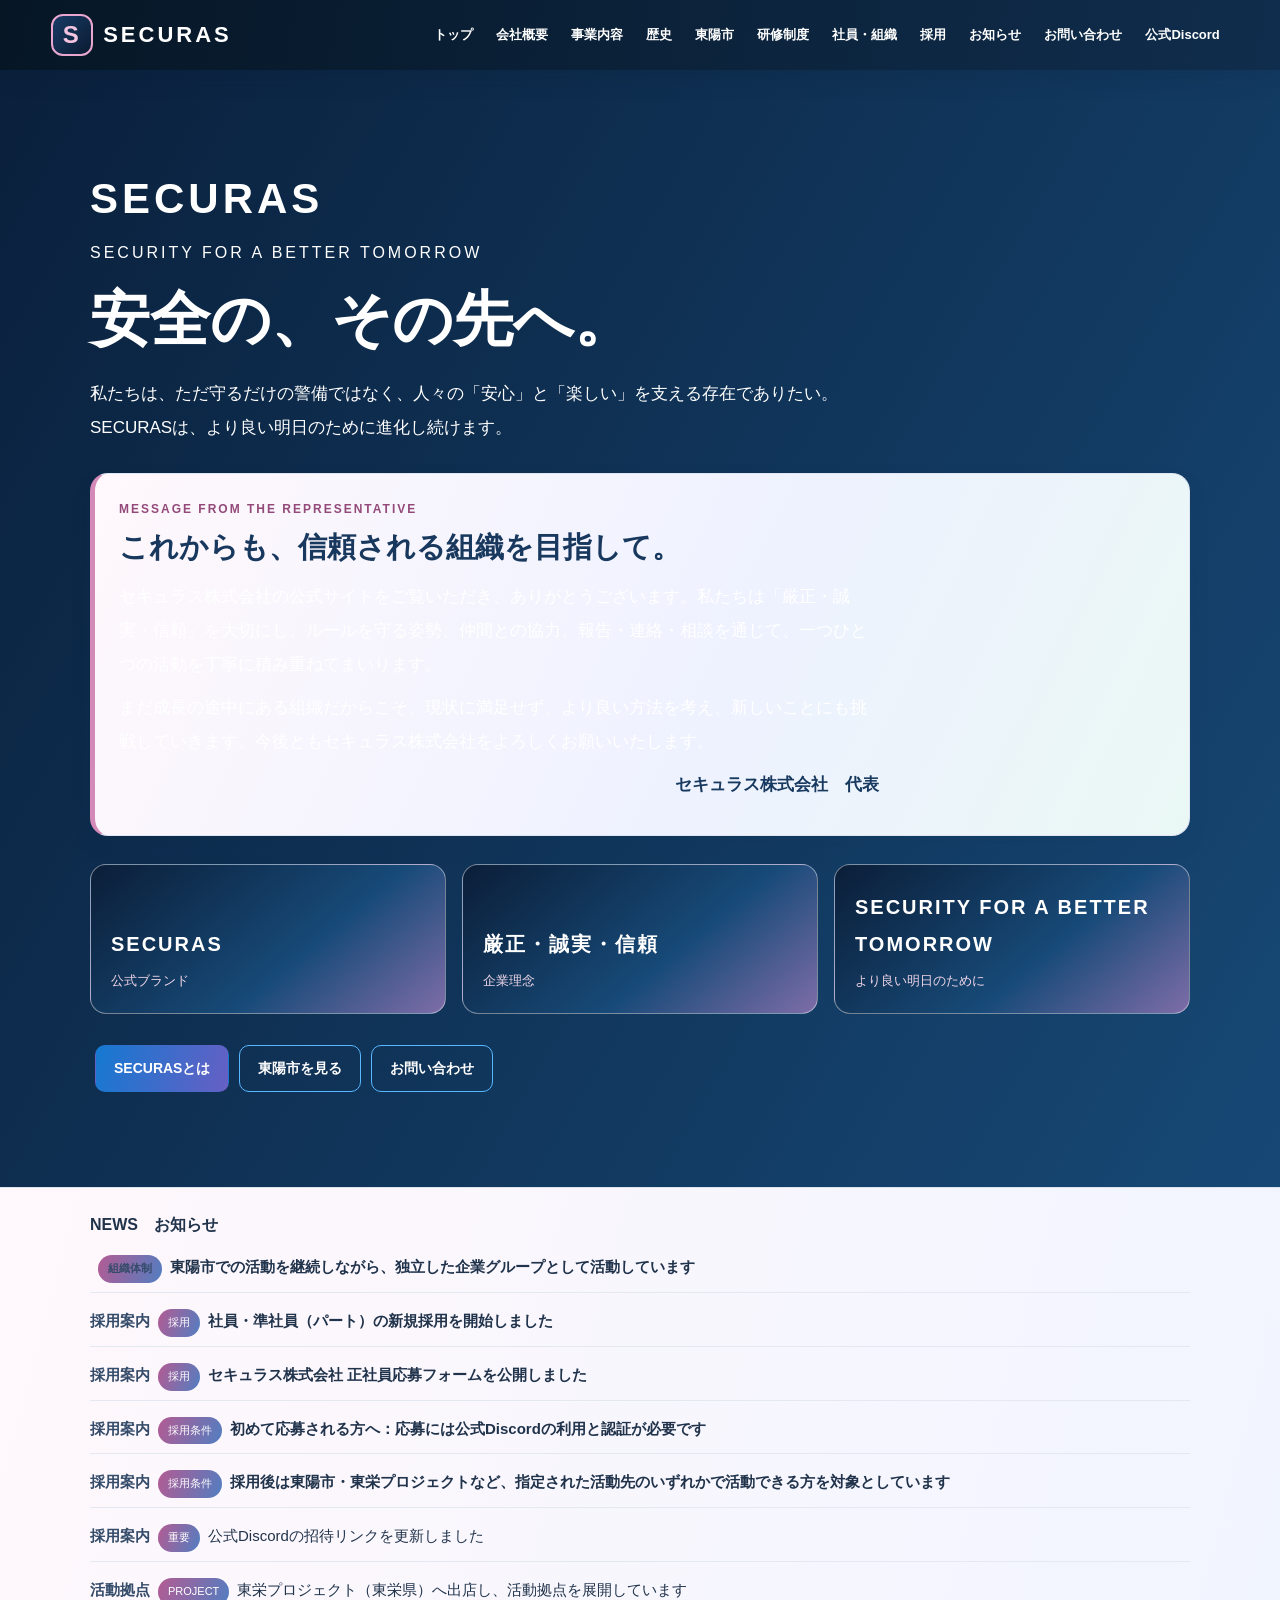
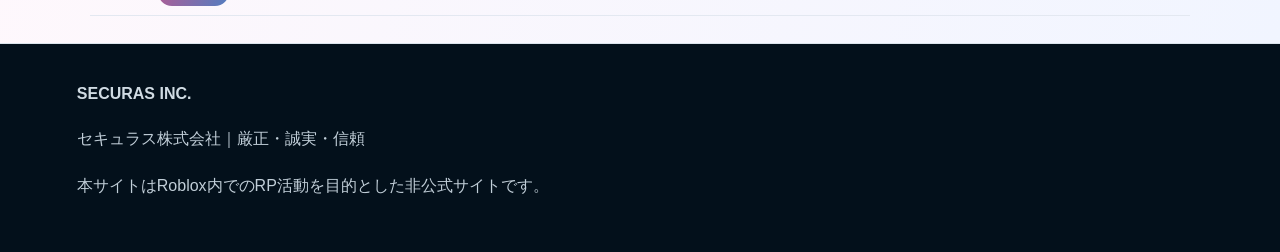
==== commit ee5eba14: "Split SECURAS website into separate pages: home" ====
--- a/index.html
+++ b/index.html
@@ -1,4 +1,4 @@
-<!doctype html><html lang="ja"><head><meta charset="utf-8"><meta name="viewport" content="width=device-width,initial-scale=1"><title>SECURAS｜セキュラス株式会社</title><style>html{scroll-behavior:smooth}body{margin:0;font-family:Arial,'Noto Sans JP',sans-serif;color:#102238;background:#f5f8fa}header{position:sticky;top:0;z-index:10;background:#061625;color:white;padding:18px 5%}header b{font-size:21px;letter-spacing:3px}nav{float:right}nav a{color:white;text-decoration:none;margin:0 8px;font-size:12px;font-weight:bold}.hero{padding:90px 7%;background:linear-gradient(120deg,#061a2d,#0d4d79);color:white}.hero h1{font-size:60px;margin:12px 0}.hero p{max-width:700px;line-height:2;color:#d8e5ed}.btn{display:inline-block;padding:12px 18px;margin:5px;border:1px solid #58b8ff;border-radius:5px;color:white;text-decoration:none;font-weight:bold;font-size:12px}.primary{background:#087de2}.wrap{max-width:1100px;margin:auto;padding:75px 6%}.alt{max-width:none;padding-left:calc((100% - 1100px)/2);padding-right:calc((100% - 1100px)/2);background:#edf3f7}h2{font-size:35px;color:#061a2d}.grid{display:grid;grid-template-columns:repeat(3,1fr);gap:18px}.card{background:white;border:1px solid #dbe4ec;border-radius:7px;padding:25px}.card h3{color:#153e61}.card p{line-height:1.9;color:#647487}.news{background:white;padding:20px 6%;border-block:1px solid #dbe4ec}.news div{margin:5px 0;font-size:13px}.badge{background:#147edc;color:white;padding:3px 7px;margin:0 8px;font-size:10px}.timeline{border-left:2px solid #c8d6e0;padding-left:28px}.event{margin-bottom:28px}.event p{color:#647487}.city{background:linear-gradient(110deg,#08243c,#0d4d79);color:white}.city h2{color:white;font-size:55px}.city p{color:#d9e7ef;line-height:2}.city .card{color:#102238}.city .card p{color:#647487}.notice{background:#eaf3fa;border-left:4px solid #1778b6;padding:20px;margin-bottom:20px}.contact{background:#061a2d;color:white}.contact h2{color:white}.contactgrid{display:grid;grid-template-columns:1fr 1fr;gap:18px}.contactbox{background:#0b2841;border:1px solid #31536b;border-radius:7px;padding:25px}.contactbox p{color:#bfd0db;line-height:1.9}footer{background:#03101b;color:#9fb1bd;padding:35px 6%}@media(max-width:800px){nav{display:none}.grid,.contactgrid{grid-template-columns:1fr}.hero h1{font-size:43px}.city h2{font-size:43px}.alt{padding-left:6%;padding-right:6%}}
+<!doctype html><html lang="ja"><head><meta charset="utf-8"><meta name="viewport" content="width=device-width,initial-scale=1"><title>トップページ｜SECURAS セキュラス株式会社</title><meta name="description" content="セキュラス株式会社のトップページ。厳正・誠実・信頼を理念に活動しています。"><style>html{scroll-behavior:smooth}body{margin:0;font-family:Arial,'Noto Sans JP',sans-serif;color:#102238;background:#f5f8fa}header{position:sticky;top:0;z-index:10;background:#061625;color:white;padding:18px 5%}header b{font-size:21px;letter-spacing:3px}nav{float:right}nav a{color:white;text-decoration:none;margin:0 8px;font-size:12px;font-weight:bold}.hero{padding:90px 7%;background:linear-gradient(120deg,#061a2d,#0d4d79);color:white}.hero h1{font-size:60px;margin:12px 0}.hero p{max-width:700px;line-height:2;color:#d8e5ed}.btn{display:inline-block;padding:12px 18px;margin:5px;border:1px solid #58b8ff;border-radius:5px;color:white;text-decoration:none;font-weight:bold;font-size:12px}.primary{background:#087de2}.wrap{max-width:1100px;margin:auto;padding:75px 6%}.alt{max-width:none;padding-left:calc((100% - 1100px)/2);padding-right:calc((100% - 1100px)/2);background:#edf3f7}h2{font-size:35px;color:#061a2d}.grid{display:grid;grid-template-columns:repeat(3,1fr);gap:18px}.card{background:white;border:1px solid #dbe4ec;border-radius:7px;padding:25px}.card h3{color:#153e61}.card p{line-height:1.9;color:#647487}.news{background:white;padding:20px 6%;border-block:1px solid #dbe4ec}.news div{margin:5px 0;font-size:13px}.badge{background:#147edc;color:white;padding:3px 7px;margin:0 8px;font-size:10px}.timeline{border-left:2px solid #c8d6e0;padding-left:28px}.event{margin-bottom:28px}.event p{color:#647487}.city{background:linear-gradient(110deg,#08243c,#0d4d79);color:white}.city h2{color:white;font-size:55px}.city p{color:#d9e7ef;line-height:2}.city .card{color:#102238}.city .card p{color:#647487}.notice{background:#eaf3fa;border-left:4px solid #1778b6;padding:20px;margin-bottom:20px}.contact{background:#061a2d;color:white}.contact h2{color:white}.contactgrid{display:grid;grid-template-columns:1fr 1fr;gap:18px}.contactbox{background:#0b2841;border:1px solid #31536b;border-radius:7px;padding:25px}.contactbox p{color:#bfd0db;line-height:1.9}footer{background:#03101b;color:#9fb1bd;padding:35px 6%}@media(max-width:800px){nav{display:none}.grid,.contactgrid{grid-template-columns:1fr}.hero h1{font-size:43px}.city h2{font-size:43px}.alt{padding-left:6%;padding-right:6%}}
 /* SECURAS visibility and responsive polish */
 *{box-sizing:border-box}
 body{font-size:16px;line-height:1.85;color:#20334b;background:#fbfcff}
@@ -55,15 +55,47 @@
 @media(max-width:980px){header{align-items:flex-start;flex-direction:column}nav{justify-content:flex-start;width:100%}nav a{font-size:12px!important}.grid{grid-template-columns:repeat(2,minmax(0,1fr))}}
 @media(max-width:620px){body{font-size:15px}header{padding:12px 5%}nav{display:flex;flex-wrap:nowrap;overflow-x:auto;max-width:100%;padding-bottom:5px;justify-content:flex-start}nav a{flex:0 0 auto}.hero{padding:54px 6%}.hero h1{font-size:clamp(34px,9vw,43px)}.wrap{padding:40px 6%}.grid,.contactgrid,.brand-strip{grid-template-columns:1fr}.city h2{font-size:40px}.card{padding:20px}.representative-message{padding:19px}.event{padding:17px}.event:before{left:-34px}}
 @media(prefers-reduced-motion:reduce){.hero{animation:none}.card{transition:none}}
-</style></head><body><header><b>SECURAS</b><nav><a href="#about">会社概要</a><a href="#business">事業</a><a href="#history">沿革</a><a href="#toyo">東陽市</a><a href="#training">研修</a><a href="#people">社員・組織</a><a href="#recruit">採用</a><a href="#news">NEWS</a><a href="#contact">お問い合わせ</a><a href="https://discord.gg/m7aD3rVCu8" target="_blank">Discord</a></nav></header><section class="hero" id="home"><div style="max-width:1100px;margin:auto"><div style="font-size:42px;font-weight:900;letter-spacing:4px">SECURAS</div><div style="letter-spacing:3px">SECURITY FOR A BETTER TOMORROW</div><h1>安全の、その先へ。</h1><p>私たちは、ただ守るだけの警備ではなく、人々の「安心」と「楽しい」を支える存在でありたい。SECURASは、より良い明日のために進化し続けます。</p><div class="representative-message"><div class="rep-kicker">MESSAGE FROM THE REPRESENTATIVE</div><h2>これからも、信頼される組織を目指して。</h2><p>セキュラス株式会社の公式サイトをご覧いただき、ありがとうございます。私たちは「厳正・誠実・信頼」を大切にし、ルールを守る姿勢、仲間との協力、報告・連絡・相談を通じて、一つひとつの活動を丁寧に積み重ねてまいります。</p><p>まだ成長の途中にある組織だからこそ、現状に満足せず、より良い方法を考え、新しいことにも挑戦していきます。今後ともセキュラス株式会社をよろしくお願いいたします。</p><p class="rep-signature">セキュラス株式会社　代表</p></div><div class="brand-strip"><div class="brand-tile"><strong>SECURAS</strong><span>公式ブランド</span></div><div class="brand-tile"><strong>厳正・誠実・信頼</strong><span>企業理念</span></div><div class="brand-tile"><strong>SECURITY FOR A BETTER TOMORROW</strong><span>より良い明日のために</span></div></div><a class="btn primary" href="#about">SECURASとは</a><a class="btn" href="#toyo">東陽市を見る</a><a class="btn" href="#contact">お問い合わせ</a></div></section><section class="news" id="news"><b>NEWS　お知らせ</b><div><span class="badge">組織体制</span><strong>東陽市での活動を継続しながら、独立した企業グループとして活動しています</strong></div><div><span>採用案内</span><span class="badge">採用</span><strong>社員・準社員（パート）の新規採用を開始しました</strong></div><div><span>採用案内</span><span class="badge">採用</span><strong>セキュラス株式会社 正社員応募フォームを公開しました</strong></div><div><span>採用案内</span><span class="badge">採用条件</span><strong>初めて応募される方へ：応募には公式Discordの利用と認証が必要です</strong></div><div><span>採用案内</span><span class="badge">採用条件</span><strong>採用後は東陽市・東栄プロジェクトなど、指定された活動先のいずれかで活動できる方を対象としています</strong></div><div><span>採用案内</span><span class="badge">重要</span>公式Discordの招待リンクを更新しました</div><div><span>活動拠点</span><span class="badge">PROJECT</span>東栄プロジェクト（東栄県）へ出店し、活動拠点を展開しています</div></section><section class="wrap" id="about"><h2>SECURASとは</h2><p>SECURASは、Robloxを中心としたRP活動で警備・安全に関するサービスを提供する組織です。「厳正・誠実・信頼」を軸に、社員・依頼者・協力組織とともに活動します。</p><div class="grid"><div class="card"><h3>安全</h3><p>安心して活動できる環境を第一に、現場に合わせた警備を行います。</p></div><div class="card"><h3>信頼</h3><p>依頼者・社員・協力組織との信頼関係を大切にします。</p></div><div class="card"><h3>未来</h3><p>新しい地域やプロジェクトへ挑戦し、活動の可能性を広げます。</p></div></div><div class="company-detail"><h3>会社概要・運営方針</h3><p><strong>企業理念：</strong>厳正・誠実・信頼。ルールや手順を尊重し、誠実な対応を行い、日々の活動で信頼を積み重ねます。</p><p><strong>活動体制：</strong>現在、本部は設置していません。東陽市での活動を継続しながら、東栄プロジェクト（東栄県）などの指定コミュニティ・活動先でも活動します。</p><p><strong>組織運営：</strong>報告・連絡・相談、仲間との協力、役割を最後までやり切る姿勢を重視します。採用・活動に関するお問い合わせは公式Discordで受け付けています。</p><p><strong>本サイトについて：</strong>Roblox内でのRP活動に関する案内を目的としたサイトです。実在する警備会社・公的機関のサービスを提供するものではありません。</p></div></div></section><section class="wrap alt" id="business"><h2>事業内容</h2><div class="grid"><div class="card"><h3>施設警備</h3><p>巡回・入退場管理・異常確認。</p></div><div class="card"><h3>イベント警備</h3><p>会場警備・来場者対応・誘導。</p></div><div class="card"><h3>交通・誘導</h3><p>車両・来場者の安全確保。</p></div><div class="card"><h3>巡回警備</h3><p>担当区域の巡回・安全維持。</p></div><div class="card"><h3>警備要請</h3><p>店舗・施設・イベントからの依頼。</p></div><div class="card"><h3>企業連携</h3><p>合同RP・イベント・警備協力。</p></div></div></section><section class="wrap" id="history"><h2>SECURASの歴史</h2>
-  <p>セキュラス株式会社は、警備・安全をテーマとしたロールプレイ活動を土台に、組織づくりと活動拠点の展開を進めてきました。これまでの歩みを、確認できている出来事に沿ってご紹介します。</p>
-  <div class="timeline">
-    <div class="event"><b>ORIGIN｜はじまり</b><h3>桜川警備保障株式会社として活動</h3><p>警備・安全をテーマとしたRP活動を中心に、活動の基盤を形成。規律を守ること、仲間と協力すること、活動先のルールを尊重することを大切にしてきました。</p></div>
-    <div class="event"><b>REORGANIZATION｜組織再編</b><h3>SECURASへブランドを再編</h3><p>新しいブランドと運営体制へ移行し、SECURASとして活動を整理。「厳正・誠実・信頼」を基本理念に掲げ、社員・依頼者・協力組織との信頼関係を重視する方針を明確にしました。</p></div>
-    <div class="event"><b>TOYO CITY｜活動拠点</b><h3>東陽市での活動を開始・継続</h3><p>東陽市を活動拠点のひとつとして、警備・安全に関するRP活動を展開。東陽市での活動は現在も継続しています。過去の活動先として終了したわけではありません。</p></div>
-    <div class="event"><b>TRAINING｜人材育成</b><h3>2段階の研修制度を整備</h3><p>基礎研修では心構え、身だしなみ、接遇、報告・連絡・相談、情報保全、基本ルールを確認。応用・実務判断研修では異常時やトラブル時の対応、情報管理、ケーススタディなどを扱う制度を整えました。</p></div>
-    <div class="event"><b>TOEI PROJECT｜活動拠点の展開</b><h3>東栄プロジェクト（東栄県）へ出店</h3><p>東栄プロジェクト（東栄県）へ支社扱いで出店し、活動拠点を拡大。東陽市での活動も継続しながら、複数の指定コミュニティ・活動先で活動する方針です。</p></div>
-    <div class="event"><b>INDEPENDENCE｜独立</b><h3>独立した企業グループとして活動</h3><p>独立した企業グループとして運営する体制を明確化。東陽市での活動を継続し、東栄プロジェクトなどの活動先とも関わりながら、各コミュニティのルールを尊重して活動を進めています。</p></div>
-    <div class="event"><b>ORGANIZATION｜組織づくり</b><h3>役割・採用・情報発信を整理</h3><p>幹部、社員、準社員それぞれの役割を整理し、正社員・準社員の応募窓口を設けました。採用では応募フォームの確認後、合格連絡を行い、DMで活動する意思を確認してから採用する流れを案内しています。</p></div>
-    <div class="event"><b>NOW｜現在</b><h3>理念を軸に、活動を継続</h3><p>「厳正・誠実・信頼」を土台に、挑戦する姿勢、報連相、仲間との協力、責任を持ってやり切る姿勢を大切にしています。会社概要、活動拠点、研修、採用情報を分かりやすく伝え、より参加しやすい組織を目指しています。</p></div>
-  </div></section><section class="wrap alt" id="training"><h2>研修制度</h2><div class="grid"><div class="card"><h3>第一研修｜基礎</h3><p>心構え、身だしなみ、接遇、報連相、情報保全、基本ルールなどを学びます。</p></div><div class="card"><h3>第二研修｜応用・実務判断</h3><p>異常対応、トラブル対応、情報管理、ケーススタディ、最終確認を行います。</p></div><div class="card"><h3>正式配属</h3><p>第二研修修了後、各部署へ正式配属となります。</p></div></div></section><section class="city" id="toyo"><div class="wrap"><h2>🌾 東陽市</h2><h3>― 自然と暮らしが息づく、山あいのまち ―</h3><p>東陽市は、人口約2万7,000人の山間都市です。豊かな自然に囲まれ、農業や観光が盛んな一方、人口減少や財政難といった課題を抱えています。</p><div class="grid"><div class="card"><h3>📉 東陽市の現状</h3><p>人口：約27,000人<br>10年間で約6,000人減少<br>高齢化率：約38％<br>若い世代の市外流出<br>市税収入の減少<br>空き家の増加</p></div><div class="card"><h3>💰 財政・行政の課題</h3><p>市役所・学校・診療所などの公共施設の老朽化、消防車・公用車の更新、除雪や道路などのインフラ維持が課題となっています。大型事業は慎重な判断が求められ、行政職員も削減傾向にあります。</p></div><div class="card"><h3>🏢 合併をめぐる動き</h3><p>近隣自治体との合併について協議が進められています。財政安定や医療充実を期待する賛成派と、市名や地域の伝統が失われることを懸念する反対派に分かれています。</p></div><div class="card"><h3>🌱 東陽市の再生</h3><p>空き家バンク、移住支援、地元ブランド米「東陽ひかり」のブランド化、キャンプ・自然観光のPR、小規模工業団地の整備・企業誘致などに取り組んでいます。</p></div><div class="card"><h3>🏙️ 中心地区</h3><p>東陽駅周辺に市役所、商店、金融機関などが集まる小規模な市街地です。朝夕は通勤・通学でにぎわいます。</p></div><div class="card"><h3>🏠 住宅地区</h3><p>木造住宅が多く、新しい住宅地も整備されています。一方で、空き家の増加が課題となっています。</p></div><div class="card"><h3>🌾 農業地区</h3><p>水田や畑が広がる農業地域です。地元ブランド米「東陽ひかり」が代表的な特産品となっています。</p></div><div class="card"><h3>🏕️ 山間・里山地区</h3><p>キャンプ場や展望台、林道などが整備され、四季の自然を楽しめる観光地域です。</p></div></div><div style="margin-top:30px"><h3>🛡️ SECURASと東陽市</h3><p>SECURASは独立した企業グループとして活動しながら、東陽市での活動も継続しています。東栄プロジェクト（東栄県）などの活動先でも、各コミュニティの規定を尊重しながら警備・安全に関するRP活動を展開しています。</p></div><a class="btn" href="#contact">東陽市での警備を依頼 →</a></div></section><section class="wrap" id="people"><h2>SECURASの「人」</h2><div class="grid"><div class="card"><h3>幹部</h3><p>会社方針、組織運営、教育、重要な意思決定を担当します。</p></div><div class="card"><h3>社員</h3><p>警備・イベント・巡回など各業務を担当します。</p></div><div class="card"><h3>準社員（パート）</h3><p>準社員として各種業務を担当し、SECURASの活動を支えます。</p></div></div></section><section class="wrap alt" id="recruit"><h2>採用情報</h2><div class="notice"><b>新規採用を開始しました。</b><br>正社員・準社員（パート）の両方を募集しています。<br><br><b>初めて応募される方へ</b><br>応募には、SECURAS公式Discordを利用できること、および公式Discord内で必要な認証を完了していることが条件となります。Discordを利用していない方、または認証が完了していない方は応募できません。<br>採用後は、SECURASの出店先として指定されているコミュニティ・拠点のいずれかで活動できることが必要です。応募時に、希望する活動拠点をご確認ください。</div><div class="grid"><div class="card"><h3>正社員</h3><p>セキュラス株式会社の正社員として、警備・運営・各種業務を担当します。</p><a class="btn primary" href="https://forms.gle/SvejVkEMp9N7QLnu8" target="_blank">正社員応募フォーム</a></div><div class="card"><h3>準社員（パート）</h3><p>準社員（パート）として、活動を支える各種業務を担当します。</p><a class="btn primary" href="https://forms.gle/VW9dEF8moFEk3pND8" target="_blank">準社員応募フォーム</a><a class="btn" href="https://discord.gg/m7aD3rVCu8" target="_blank">公式Discord</a></div></div></section><section class="contact" id="contact"><div class="wrap"><h2>お問い合わせ</h2><p>警備要請・採用・提案・企業連携など、お気軽にご連絡ください。</p><div class="contactgrid"><div class="contactbox"><h3>公式Discord</h3><p>お問い合わせフォーラム、社員・協力組織との連絡はこちら。</p><a class="btn primary" href="https://discord.gg/m7aD3rVCu8" target="_blank">Discordへ参加</a></div><div class="contactbox"><h3>正社員応募</h3><p>セキュラス株式会社の正社員に応募する方はこちら。</p><a class="btn primary" href="https://forms.gle/SvejVkEMp9N7QLnu8" target="_blank">正社員応募フォーム</a></div><div class="contactbox"><h3>準社員（パート）応募</h3><p>準社員（パート）に応募する方はこちら。応募には公式Discordの利用と認証が必要です。</p><a class="btn primary" href="https://forms.gle/VW9dEF8moFEk3pND8" target="_blank">準社員応募フォーム</a></div><div class="contactbox"><h3>警備要請フォーム</h3><p>イベント・店舗・施設などの警備を依頼する場合はこちら。</p><a class="btn" href="https://docs.google.com/forms/d/e/1FAIpQLSceHM53gu85F4nRA97Sgev66UL_fc3jyrpvM6CfOkge07cRlQ/viewform?usp=send_form" target="_blank">警備要請フォーム</a></div><div class="contactbox"><h3>提案・ご意見</h3><p>サービスや制度、活動への改善提案を受け付けています。</p><a class="btn" href="https://discord.gg/m7aD3rVCu8" target="_blank">Discordで提案</a></div></div></div></section><footer><b>SECURAS INC.</b><p>セキュラス株式会社｜厳正・誠実・信頼</p><p>本サイトはRoblox内でのRP活動を目的とした非公式サイトです。</p></footer></body></html>+
+*{box-sizing:border-box}body{font-size:16px;line-height:1.85;color:#20334b;background:#fbfcff}
+p,li{color:#354860;line-height:1.9}h1,h2,h3,h4{color:#17385f;line-height:1.35}
+header{display:flex;align-items:center;justify-content:space-between;gap:18px;padding:14px 4%;background:linear-gradient(100deg,#061625,#102d4d);box-shadow:0 6px 24px #071a2d28}
+header b{display:inline-flex;align-items:center;gap:10px;color:#fff;font-size:22px;white-space:nowrap}
+header b:before{content:"S";display:inline-flex;align-items:center;justify-content:center;width:38px;height:38px;border:2px solid #e9a7cf;border-radius:12px;background:linear-gradient(135deg,#183b66,#0b1b31);color:#f5c4e0;font-weight:900;font-size:24px}
+nav{float:none;display:flex;flex-wrap:wrap;justify-content:flex-end;gap:5px}
+nav a{display:inline-block;color:white!important;text-decoration:none;padding:8px 9px;border-radius:8px;font-size:13px;font-weight:bold;line-height:1.4;white-space:nowrap}
+nav a:hover,nav a:focus{background:#ffffff20;color:#f7cbe4!important}
+.page-heading{padding:36px 6%;background:linear-gradient(115deg,#eaf0fb,#fff5fb);border-bottom:1px solid #e0e7f0}
+.page-heading small{font-weight:800;letter-spacing:2px;color:#9a5586}
+.page-heading h1{font-size:clamp(30px,4vw,46px);margin:8px 0;color:#123353}
+.wrap{width:min(1100px,100%);padding:clamp(36px,5.5vw,75px) 6%;margin:auto}
+.alt{padding-left:max(6%,calc((100% - 1100px)/2));padding-right:max(6%,calc((100% - 1100px)/2));background:linear-gradient(125deg,#f3f6fb,#f9f1f8)}
+.grid{align-items:stretch;gap:20px}.card{border-radius:16px;padding:24px;border:1px solid #dce4ef;box-shadow:0 8px 24px #1535550c;transition:transform .22s ease,box-shadow .22s ease;background:linear-gradient(145deg,#fff,#fbfcff)}
+.card:hover{transform:translateY(-3px);box-shadow:0 15px 30px #15355518}.card h3{color:#214d78}.card p{font-size:15.5px;color:#3f526a}
+.news{padding:22px max(6%,calc((100% - 1100px)/2));background:linear-gradient(105deg,#fff8fc,#f1f5ff);color:#20334b}
+.news div{font-size:15px;line-height:1.8;padding:9px 0;border-bottom:1px solid #e3e8f1}
+.badge{display:inline-block;border-radius:999px;background:linear-gradient(110deg,#b35b93,#527ec1);color:white;padding:4px 10px;font-size:11px}
+.timeline{border-left:3px solid #9baee0;padding-left:25px}.event{position:relative;margin-bottom:26px;padding:20px 22px;border:1px solid #e1e6f0;border-radius:16px;background:linear-gradient(145deg,#fff,#fbf7fc);box-shadow:0 7px 22px #1535550a}
+.event:before{content:"";position:absolute;left:-34px;top:25px;width:14px;height:14px;border-radius:50%;background:linear-gradient(135deg,#d88bb9,#7397d8);border:3px solid #fff}
+.city{background:linear-gradient(120deg,#08243c,#0d4d79 62%,#5b6fa6);color:white}.city h2,.city h3,.city p{color:white}.city .card h3{color:#17385f}.city .card p{color:#3f526a}
+.notice{color:#273d58;background:linear-gradient(105deg,#f9e8f3,#e9efff);border-left:4px solid #c46da2;border-radius:0 12px 12px 0;padding:20px;margin-bottom:20px}
+.contact{background:linear-gradient(120deg,#061a2d,#123b60 70%,#514b7d);color:white}.contact h2,.contact h3,.contact p{color:white}
+.contactgrid{display:grid;grid-template-columns:repeat(2,minmax(0,1fr));gap:18px}.contactbox{border-radius:15px;background:#ffffff12;border:1px solid #ffffff38;padding:25px}.contactbox p{color:#e0e9f2}
+.btn{display:inline-block;border-radius:10px;font-size:14px;padding:12px 18px;line-height:1.5;margin:5px;border:1px solid #58b8ff;color:inherit;text-decoration:none;font-weight:bold}
+.primary{background:linear-gradient(110deg,#1479d1,#675fc4);border-color:transparent;color:white}
+.representative-message{margin:28px auto;padding:24px;border-radius:18px;background:linear-gradient(115deg,#fff8fc,#eef2ff 58%,#eaf8f5);border:1px solid #e0e6f1;border-left:5px solid #d48ab9;box-shadow:0 10px 25px #0d2b4c10;max-width:1100px}
+.representative-message h2{font-size:clamp(22px,2.5vw,29px);margin:8px 0 12px;color:#18385e}
+.representative-message .rep-kicker{font-size:12px;font-weight:800;letter-spacing:2px;color:#934a7a}
+.representative-message .rep-signature{text-align:right;font-weight:800;color:#17385f}
+.company-detail{margin-top:26px;padding:24px;border-radius:16px;background:linear-gradient(120deg,#fff,#f2f5ff);border:1px solid #e1e7f1}
+.brand-strip{display:grid;grid-template-columns:repeat(3,minmax(0,1fr));gap:16px;margin:26px auto;max-width:1100px}
+.brand-tile{min-height:150px;border-radius:16px;padding:20px;display:flex;flex-direction:column;justify-content:flex-end;background:linear-gradient(140deg,#0b1e38,#174a78 60%,#7e6da8);color:white;border:1px solid #ffffff70}
+.brand-tile strong{color:white;font-size:20px;letter-spacing:2px}.brand-tile span{color:#f1d7e8;font-size:13px;margin-top:6px}
+footer{background:#03101b;color:#d0dbe3;padding:35px 6%}footer p{color:#c1ced8}
+@keyframes securasGradient{0%,100%{background-position:0% 50%}50%{background-position:100% 50%}}
+.hero{background:linear-gradient(120deg,#0a203c 0%,#174a78 58%,#8a79b9 100%);background-size:180% 180%;animation:securasGradient 18s ease infinite;color:white}
+.hero h1,.hero p,.hero div{color:white}.hero p{font-size:17px;max-width:760px}
+@media(max-width:980px){header{align-items:flex-start;flex-direction:column}nav{justify-content:flex-start;width:100%}.grid{grid-template-columns:repeat(2,minmax(0,1fr))}}
+@media(max-width:620px){body{font-size:15px}header{padding:12px 5%}nav{flex-wrap:nowrap;overflow-x:auto;max-width:100%;padding-bottom:5px;justify-content:flex-start}nav a{flex:0 0 auto}.hero{padding:54px 6%}.hero h1{font-size:clamp(34px,9vw,43px)}.wrap{padding:40px 6%}.grid,.contactgrid,.brand-strip{grid-template-columns:1fr}.city h2{font-size:40px}.card{padding:20px}.event{padding:17px}.event:before{left:-34px}}
+@media(prefers-reduced-motion:reduce){.hero{animation:none}.card{transition:none}}
+</style></head><body><header><a href="index.html" style="color:white;text-decoration:none"><b>SECURAS</b></a><nav><a href="index.html">トップ</a><a href="about.html">会社概要</a><a href="business.html">事業内容</a><a href="history.html">歴史</a><a href="toyo.html">東陽市</a><a href="training.html">研修制度</a><a href="people.html">社員・組織</a><a href="recruit.html">採用</a><a href="news.html">お知らせ</a><a href="contact.html">お問い合わせ</a><a href="https://discord.gg/m7aD3rVCu8" target="_blank" rel="noopener">公式Discord</a></nav></header><section class="hero" id="home"><div style="max-width:1100px;margin:auto"><div style="font-size:42px;font-weight:900;letter-spacing:4px">SECURAS</div><div style="letter-spacing:3px">SECURITY FOR A BETTER TOMORROW</div><h1>安全の、その先へ。</h1><p>私たちは、ただ守るだけの警備ではなく、人々の「安心」と「楽しい」を支える存在でありたい。SECURASは、より良い明日のために進化し続けます。</p><div class="representative-message"><div class="rep-kicker">MESSAGE FROM THE REPRESENTATIVE</div><h2>これからも、信頼される組織を目指して。</h2><p>セキュラス株式会社の公式サイトをご覧いただき、ありがとうございます。私たちは「厳正・誠実・信頼」を大切にし、ルールを守る姿勢、仲間との協力、報告・連絡・相談を通じて、一つひとつの活動を丁寧に積み重ねてまいります。</p><p>まだ成長の途中にある組織だからこそ、現状に満足せず、より良い方法を考え、新しいことにも挑戦していきます。今後ともセキュラス株式会社をよろしくお願いいたします。</p><p class="rep-signature">セキュラス株式会社　代表</p></div><div class="brand-strip"><div class="brand-tile"><strong>SECURAS</strong><span>公式ブランド</span></div><div class="brand-tile"><strong>厳正・誠実・信頼</strong><span>企業理念</span></div><div class="brand-tile"><strong>SECURITY FOR A BETTER TOMORROW</strong><span>より良い明日のために</span></div></div><a class="btn primary" href="#about">SECURASとは</a><a class="btn" href="#toyo">東陽市を見る</a><a class="btn" href="#contact">お問い合わせ</a></div></section>
+<section class="news" id="news"><b>NEWS　お知らせ</b><div><span class="badge">組織体制</span><strong>東陽市での活動を継続しながら、独立した企業グループとして活動しています</strong></div><div><span>採用案内</span><span class="badge">採用</span><strong>社員・準社員（パート）の新規採用を開始しました</strong></div><div><span>採用案内</span><span class="badge">採用</span><strong>セキュラス株式会社 正社員応募フォームを公開しました</strong></div><div><span>採用案内</span><span class="badge">採用条件</span><strong>初めて応募される方へ：応募には公式Discordの利用と認証が必要です</strong></div><div><span>採用案内</span><span class="badge">採用条件</span><strong>採用後は東陽市・東栄プロジェクトなど、指定された活動先のいずれかで活動できる方を対象としています</strong></div><div><span>採用案内</span><span class="badge">重要</span>公式Discordの招待リンクを更新しました</div><div><span>活動拠点</span><span class="badge">PROJECT</span>東栄プロジェクト（東栄県）へ出店し、活動拠点を展開しています</div></section><footer><b>SECURAS INC.</b><p>セキュラス株式会社｜厳正・誠実・信頼</p><p>本サイトはRoblox内でのRP活動を目的とした非公式サイトです。</p></footer></body></html>
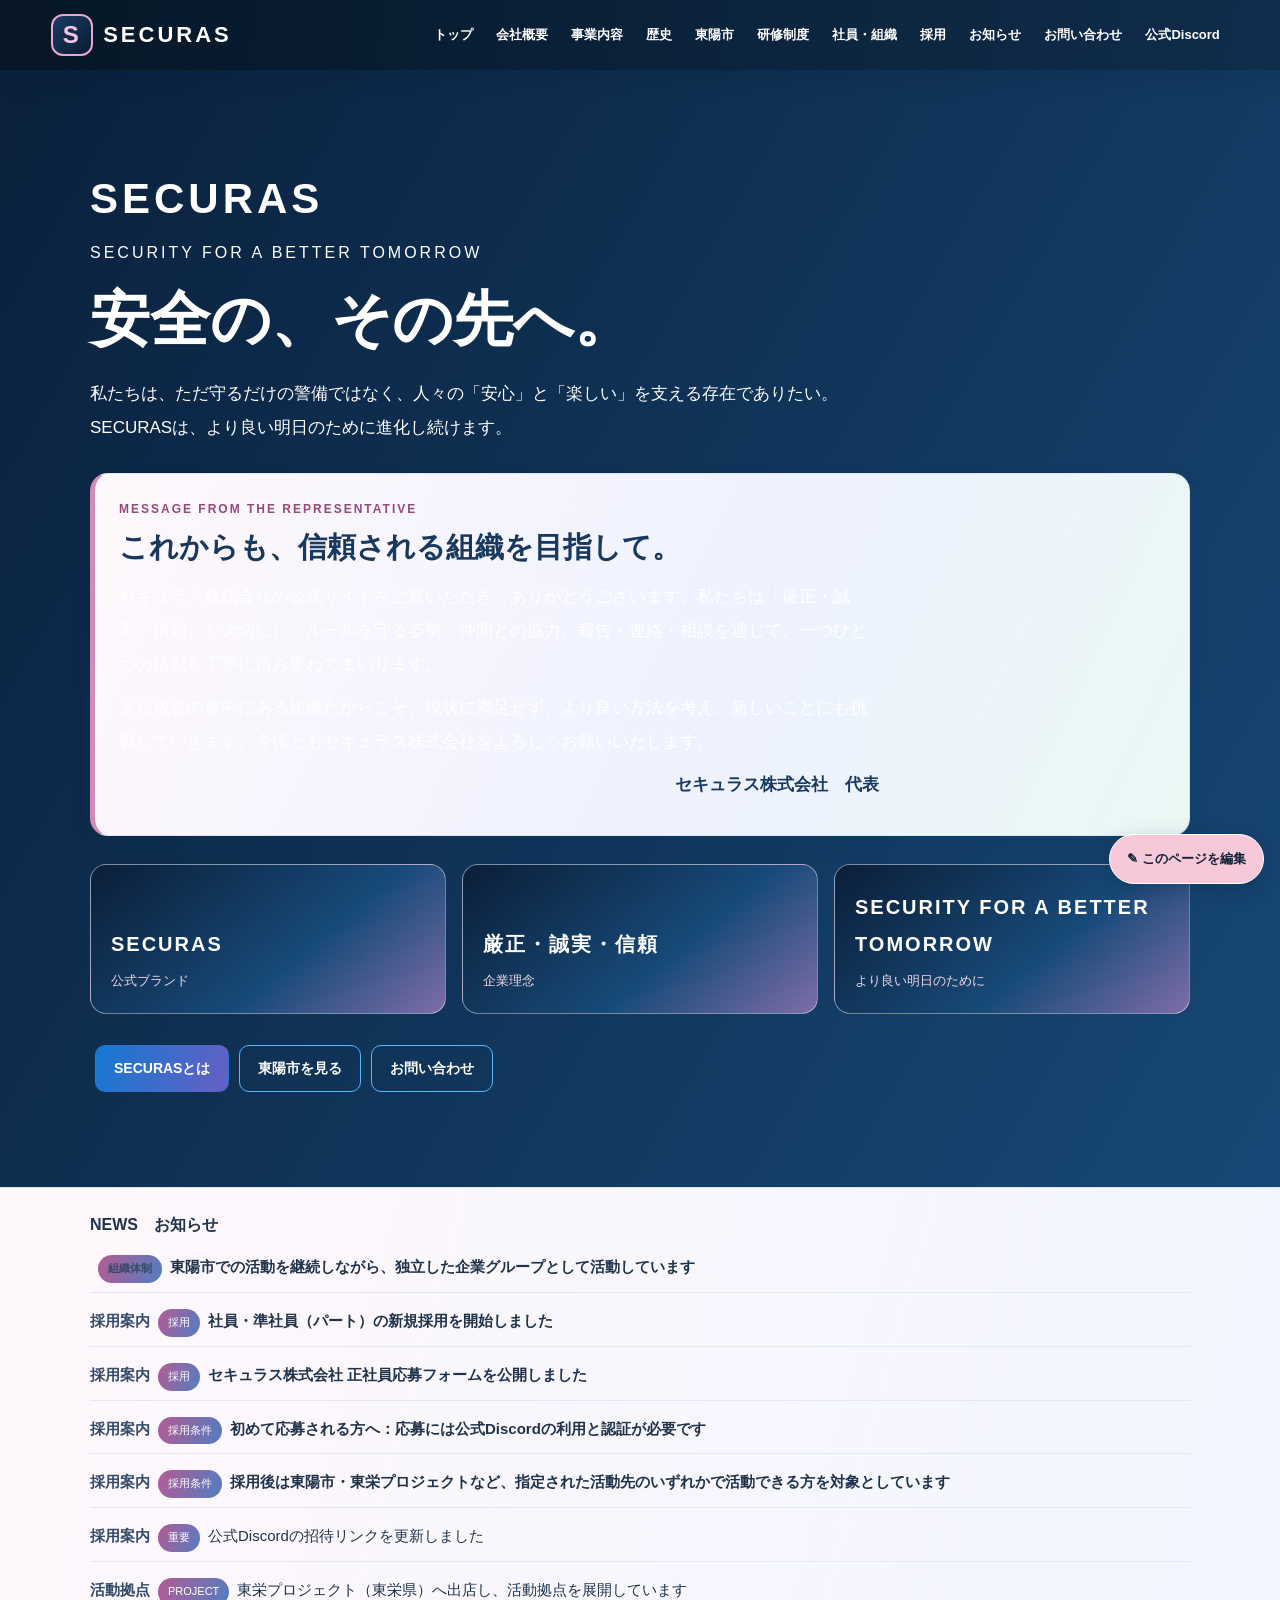
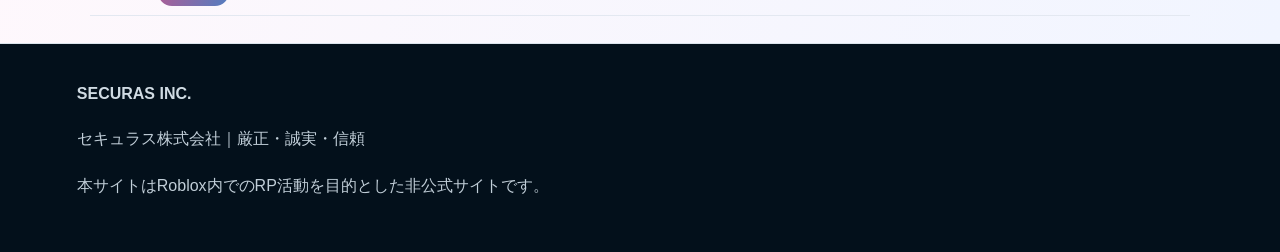
==== commit 2b402c0c: "Add page-level edit shortcut" ====
--- a/index.html
+++ b/index.html
@@ -98,4 +98,4 @@
 @media(max-width:620px){body{font-size:15px}header{padding:12px 5%}nav{flex-wrap:nowrap;overflow-x:auto;max-width:100%;padding-bottom:5px;justify-content:flex-start}nav a{flex:0 0 auto}.hero{padding:54px 6%}.hero h1{font-size:clamp(34px,9vw,43px)}.wrap{padding:40px 6%}.grid,.contactgrid,.brand-strip{grid-template-columns:1fr}.city h2{font-size:40px}.card{padding:20px}.event{padding:17px}.event:before{left:-34px}}
 @media(prefers-reduced-motion:reduce){.hero{animation:none}.card{transition:none}}
 </style></head><body><header><a href="index.html" style="color:white;text-decoration:none"><b>SECURAS</b></a><nav><a href="index.html">トップ</a><a href="about.html">会社概要</a><a href="business.html">事業内容</a><a href="history.html">歴史</a><a href="toyo.html">東陽市</a><a href="training.html">研修制度</a><a href="people.html">社員・組織</a><a href="recruit.html">採用</a><a href="news.html">お知らせ</a><a href="contact.html">お問い合わせ</a><a href="https://discord.gg/m7aD3rVCu8" target="_blank" rel="noopener">公式Discord</a></nav></header><section class="hero" id="home"><div style="max-width:1100px;margin:auto"><div style="font-size:42px;font-weight:900;letter-spacing:4px">SECURAS</div><div style="letter-spacing:3px">SECURITY FOR A BETTER TOMORROW</div><h1>安全の、その先へ。</h1><p>私たちは、ただ守るだけの警備ではなく、人々の「安心」と「楽しい」を支える存在でありたい。SECURASは、より良い明日のために進化し続けます。</p><div class="representative-message"><div class="rep-kicker">MESSAGE FROM THE REPRESENTATIVE</div><h2>これからも、信頼される組織を目指して。</h2><p>セキュラス株式会社の公式サイトをご覧いただき、ありがとうございます。私たちは「厳正・誠実・信頼」を大切にし、ルールを守る姿勢、仲間との協力、報告・連絡・相談を通じて、一つひとつの活動を丁寧に積み重ねてまいります。</p><p>まだ成長の途中にある組織だからこそ、現状に満足せず、より良い方法を考え、新しいことにも挑戦していきます。今後ともセキュラス株式会社をよろしくお願いいたします。</p><p class="rep-signature">セキュラス株式会社　代表</p></div><div class="brand-strip"><div class="brand-tile"><strong>SECURAS</strong><span>公式ブランド</span></div><div class="brand-tile"><strong>厳正・誠実・信頼</strong><span>企業理念</span></div><div class="brand-tile"><strong>SECURITY FOR A BETTER TOMORROW</strong><span>より良い明日のために</span></div></div><a class="btn primary" href="#about">SECURASとは</a><a class="btn" href="#toyo">東陽市を見る</a><a class="btn" href="#contact">お問い合わせ</a></div></section>
-<section class="news" id="news"><b>NEWS　お知らせ</b><div><span class="badge">組織体制</span><strong>東陽市での活動を継続しながら、独立した企業グループとして活動しています</strong></div><div><span>採用案内</span><span class="badge">採用</span><strong>社員・準社員（パート）の新規採用を開始しました</strong></div><div><span>採用案内</span><span class="badge">採用</span><strong>セキュラス株式会社 正社員応募フォームを公開しました</strong></div><div><span>採用案内</span><span class="badge">採用条件</span><strong>初めて応募される方へ：応募には公式Discordの利用と認証が必要です</strong></div><div><span>採用案内</span><span class="badge">採用条件</span><strong>採用後は東陽市・東栄プロジェクトなど、指定された活動先のいずれかで活動できる方を対象としています</strong></div><div><span>採用案内</span><span class="badge">重要</span>公式Discordの招待リンクを更新しました</div><div><span>活動拠点</span><span class="badge">PROJECT</span>東栄プロジェクト（東栄県）へ出店し、活動拠点を展開しています</div></section><footer><b>SECURAS INC.</b><p>セキュラス株式会社｜厳正・誠実・信頼</p><p>本サイトはRoblox内でのRP活動を目的とした非公式サイトです。</p></footer></body></html>+<section class="news" id="news"><b>NEWS　お知らせ</b><div><span class="badge">組織体制</span><strong>東陽市での活動を継続しながら、独立した企業グループとして活動しています</strong></div><div><span>採用案内</span><span class="badge">採用</span><strong>社員・準社員（パート）の新規採用を開始しました</strong></div><div><span>採用案内</span><span class="badge">採用</span><strong>セキュラス株式会社 正社員応募フォームを公開しました</strong></div><div><span>採用案内</span><span class="badge">採用条件</span><strong>初めて応募される方へ：応募には公式Discordの利用と認証が必要です</strong></div><div><span>採用案内</span><span class="badge">採用条件</span><strong>採用後は東陽市・東栄プロジェクトなど、指定された活動先のいずれかで活動できる方を対象としています</strong></div><div><span>採用案内</span><span class="badge">重要</span>公式Discordの招待リンクを更新しました</div><div><span>活動拠点</span><span class="badge">PROJECT</span>東栄プロジェクト（東栄県）へ出店し、活動拠点を展開しています</div></section><footer><b>SECURAS INC.</b><p>セキュラス株式会社｜厳正・誠実・信頼</p><p>本サイトはRoblox内でのRP活動を目的とした非公式サイトです。</p></footer><a class="securas-edit-link" href="https://github.com/Oshun1019/-securas-website/edit/main/index.html" target="_blank" rel="noopener">✎ このページを編集</a><style>.securas-edit-link{position:fixed;right:16px;bottom:16px;z-index:9999;background:#f7c8d8;color:#102238;text-decoration:none;font-size:13px;font-weight:700;padding:12px 17px;border-radius:999px;box-shadow:0 6px 22px #06162533;border:1px solid #fff;transition:transform .2s,box-shadow .2s}.securas-edit-link:hover{transform:translateY(-2px);box-shadow:0 9px 26px #06162544}@media(max-width:600px){.securas-edit-link{right:10px;bottom:10px;padding:10px 13px;font-size:12px}}</style></body></html>
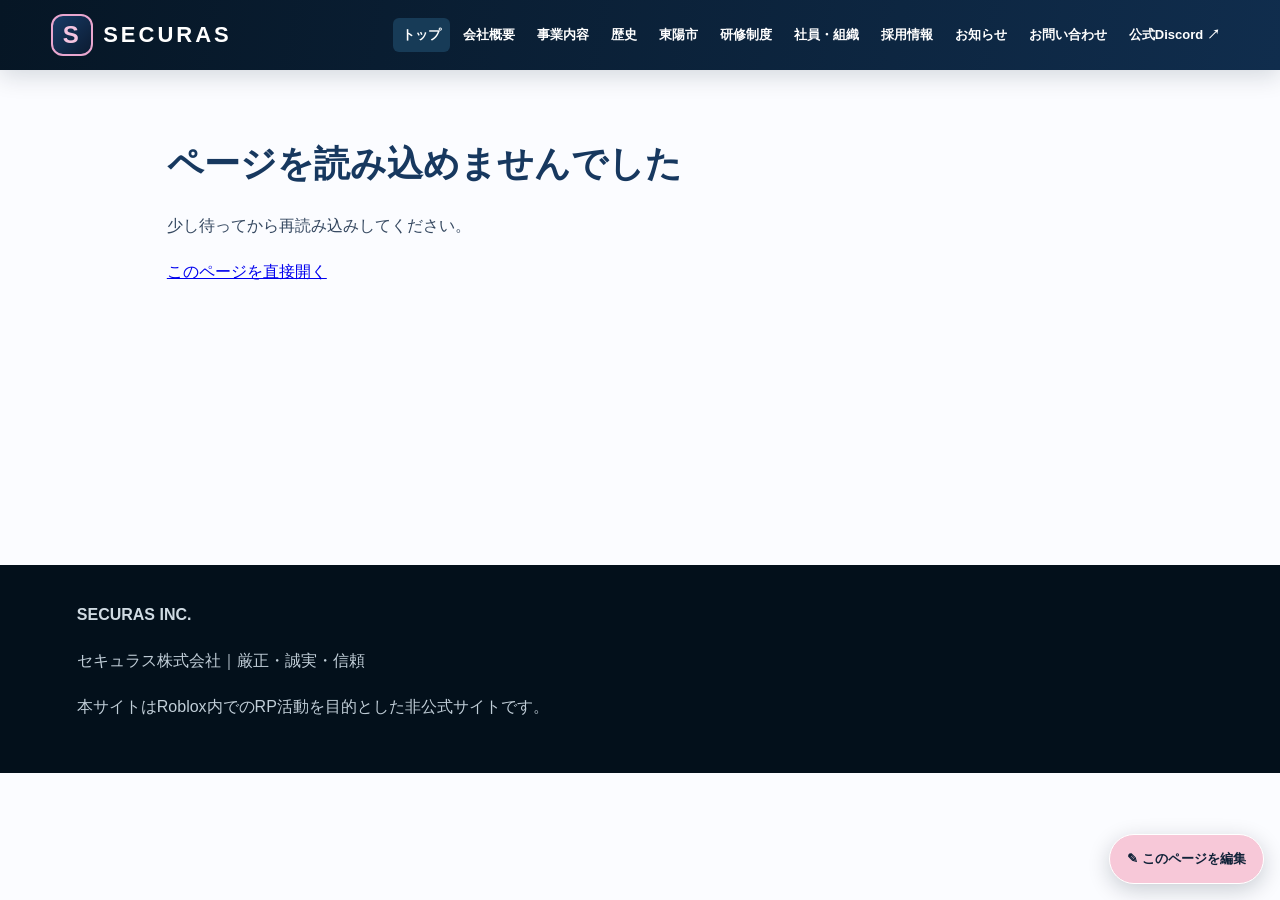
==== commit 5fd3c16b: "Make one-link site with in-page navigation between separate pages" ====
--- a/index.html
+++ b/index.html
@@ -1,101 +1,93 @@
-<!doctype html><html lang="ja"><head><meta charset="utf-8"><meta name="viewport" content="width=device-width,initial-scale=1"><title>トップページ｜SECURAS セキュラス株式会社</title><meta name="description" content="セキュラス株式会社のトップページ。厳正・誠実・信頼を理念に活動しています。"><style>html{scroll-behavior:smooth}body{margin:0;font-family:Arial,'Noto Sans JP',sans-serif;color:#102238;background:#f5f8fa}header{position:sticky;top:0;z-index:10;background:#061625;color:white;padding:18px 5%}header b{font-size:21px;letter-spacing:3px}nav{float:right}nav a{color:white;text-decoration:none;margin:0 8px;font-size:12px;font-weight:bold}.hero{padding:90px 7%;background:linear-gradient(120deg,#061a2d,#0d4d79);color:white}.hero h1{font-size:60px;margin:12px 0}.hero p{max-width:700px;line-height:2;color:#d8e5ed}.btn{display:inline-block;padding:12px 18px;margin:5px;border:1px solid #58b8ff;border-radius:5px;color:white;text-decoration:none;font-weight:bold;font-size:12px}.primary{background:#087de2}.wrap{max-width:1100px;margin:auto;padding:75px 6%}.alt{max-width:none;padding-left:calc((100% - 1100px)/2);padding-right:calc((100% - 1100px)/2);background:#edf3f7}h2{font-size:35px;color:#061a2d}.grid{display:grid;grid-template-columns:repeat(3,1fr);gap:18px}.card{background:white;border:1px solid #dbe4ec;border-radius:7px;padding:25px}.card h3{color:#153e61}.card p{line-height:1.9;color:#647487}.news{background:white;padding:20px 6%;border-block:1px solid #dbe4ec}.news div{margin:5px 0;font-size:13px}.badge{background:#147edc;color:white;padding:3px 7px;margin:0 8px;font-size:10px}.timeline{border-left:2px solid #c8d6e0;padding-left:28px}.event{margin-bottom:28px}.event p{color:#647487}.city{background:linear-gradient(110deg,#08243c,#0d4d79);color:white}.city h2{color:white;font-size:55px}.city p{color:#d9e7ef;line-height:2}.city .card{color:#102238}.city .card p{color:#647487}.notice{background:#eaf3fa;border-left:4px solid #1778b6;padding:20px;margin-bottom:20px}.contact{background:#061a2d;color:white}.contact h2{color:white}.contactgrid{display:grid;grid-template-columns:1fr 1fr;gap:18px}.contactbox{background:#0b2841;border:1px solid #31536b;border-radius:7px;padding:25px}.contactbox p{color:#bfd0db;line-height:1.9}footer{background:#03101b;color:#9fb1bd;padding:35px 6%}@media(max-width:800px){nav{display:none}.grid,.contactgrid{grid-template-columns:1fr}.hero h1{font-size:43px}.city h2{font-size:43px}.alt{padding-left:6%;padding-right:6%}}
-/* SECURAS visibility and responsive polish */
-*{box-sizing:border-box}
-body{font-size:16px;line-height:1.85;color:#20334b;background:#fbfcff}
-p,li{color:#354860;line-height:1.9}
-h1,h2,h3,h4{color:#17385f;line-height:1.35}
-h2{font-size:clamp(27px,3vw,36px);margin:0 0 22px}
-h3{font-size:21px}
-.hero{background:linear-gradient(120deg,#0a203c 0%,#174a78 58%,#8a79b9 100%);background-size:180% 180%;animation:securasGradient 18s ease infinite}
-.hero h1,.hero p,.hero div{color:#fff}
-.hero p{font-size:17px;max-width:760px}
-header{display:flex;align-items:center;justify-content:space-between;gap:18px;padding:14px 4%;background:linear-gradient(100deg,#061625,#102d4d);box-shadow:0 6px 24px #071a2d28}
-header b{display:inline-flex;align-items:center;gap:10px;color:#fff;font-size:22px;white-space:nowrap}
-header b:before{content:"S";display:inline-flex;align-items:center;justify-content:center;width:38px;height:38px;border:2px solid #e9a7cf;border-radius:12px;background:linear-gradient(135deg,#183b66,#0b1b31);color:#f5c4e0;font-weight:900;font-size:24px}
-nav{float:none;display:flex;flex-wrap:wrap;justify-content:flex-end;gap:5px}
-nav a{display:inline-block;color:#fff!important;padding:8px 9px;margin:0!important;border-radius:8px;font-size:13px!important;line-height:1.4;white-space:nowrap}
-nav a:hover,nav a:focus{background:#ffffff20;color:#f7cbe4!important}
-.wrap{width:min(1100px,100%);padding:clamp(36px,5.5vw,75px) 6%}
-.alt{padding-left:max(6%,calc((100% - 1100px)/2));padding-right:max(6%,calc((100% - 1100px)/2));background:linear-gradient(125deg,#f3f6fb,#f9f1f8)}
-.grid{align-items:stretch;gap:20px}
-.card{border-radius:16px;padding:24px;border-color:#dce4ef;box-shadow:0 8px 24px #1535550c;transition:transform .22s ease,box-shadow .22s ease;background:linear-gradient(145deg,#fff,#fbfcff)}
-.card:hover{transform:translateY(-3px);box-shadow:0 15px 30px #15355518}
-.card h3{color:#214d78}
-.card p{font-size:15.5px;color:#3f526a}
-.news{padding:22px max(6%,calc((100% - 1100px)/2));background:linear-gradient(105deg,#fff8fc,#f1f5ff);color:#20334b}
-.news div{font-size:15px;line-height:1.8;padding:9px 0;border-bottom:1px solid #e3e8f1}
-.news span:first-child{color:#344b69;font-weight:700}
-.badge{display:inline-block;border-radius:999px;background:linear-gradient(110deg,#b35b93,#527ec1);padding:4px 10px;font-size:11px}
-.timeline{border-left:3px solid #9baee0;padding-left:25px}
-.event{position:relative;margin-bottom:26px;padding:20px 22px;border:1px solid #e1e6f0;border-radius:16px;background:linear-gradient(145deg,#fff,#fbf7fc);box-shadow:0 7px 22px #1535550a}
-.event:before{content:"";position:absolute;left:-34px;top:25px;width:14px;height:14px;border-radius:50%;background:linear-gradient(135deg,#d88bb9,#7397d8);border:3px solid #fff}
-.event p{color:#354860}
-.city{background:linear-gradient(120deg,#08243c,#0d4d79 62%,#5b6fa6);color:#fff}
-.city h2,.city h3,.city p{color:#fff}
-.city .card h3{color:#17385f}.city .card p{color:#3f526a}
-.notice{color:#273d58;background:linear-gradient(105deg,#f9e8f3,#e9efff);border-left-color:#c46da2;border-radius:0 12px 12px 0}
-.contact{background:linear-gradient(120deg,#061a2d,#123b60 70%,#514b7d);color:#fff}
-.contact h2,.contact h3,.contact p{color:#fff}
-.contactbox{border-radius:15px;background:#ffffff12;border-color:#ffffff38}
-.contactbox p{color:#e0e9f2}
-.btn{border-radius:10px;font-size:14px;padding:12px 18px;line-height:1.5}
-.primary{background:linear-gradient(110deg,#1479d1,#675fc4);border-color:transparent}
-.representative-message{margin-top:28px;padding:24px;border-radius:18px;background:linear-gradient(115deg,#fff8fc,#eef2ff 58%,#eaf8f5);border:1px solid #e0e6f1;border-left:5px solid #d48ab9;box-shadow:0 10px 25px #0d2b4c10}
-.representative-message h2{font-size:clamp(22px,2.5vw,29px);margin:8px 0 12px;color:#18385e}
-.representative-message p{color:#354860;margin:9px 0}
-.representative-message .rep-kicker{font-size:12px;font-weight:800;letter-spacing:2px;color:#934a7a}
-.representative-message .rep-signature{text-align:right;font-weight:800;color:#17385f}
-.company-detail{margin-top:26px;padding:24px;border-radius:16px;background:linear-gradient(120deg,#fff,#f2f5ff);border:1px solid #e1e7f1}
-.company-detail h3{margin-top:0}
-.brand-strip{display:grid;grid-template-columns:repeat(3,minmax(0,1fr));gap:16px;margin-top:26px}
-.brand-tile{min-height:150px;border-radius:16px;padding:20px;display:flex;flex-direction:column;justify-content:flex-end;background:linear-gradient(140deg,#0b1e38,#174a78 60%,#7e6da8);color:white;border:1px solid #ffffff70}
-.brand-tile strong{color:#fff;font-size:20px;letter-spacing:2px}
-.brand-tile span{color:#f1d7e8;font-size:13px;margin-top:6px}
-@keyframes securasGradient{0%,100%{background-position:0% 50%}50%{background-position:100% 50%}}
-@media(max-width:980px){header{align-items:flex-start;flex-direction:column}nav{justify-content:flex-start;width:100%}nav a{font-size:12px!important}.grid{grid-template-columns:repeat(2,minmax(0,1fr))}}
-@media(max-width:620px){body{font-size:15px}header{padding:12px 5%}nav{display:flex;flex-wrap:nowrap;overflow-x:auto;max-width:100%;padding-bottom:5px;justify-content:flex-start}nav a{flex:0 0 auto}.hero{padding:54px 6%}.hero h1{font-size:clamp(34px,9vw,43px)}.wrap{padding:40px 6%}.grid,.contactgrid,.brand-strip{grid-template-columns:1fr}.city h2{font-size:40px}.card{padding:20px}.representative-message{padding:19px}.event{padding:17px}.event:before{left:-34px}}
-@media(prefers-reduced-motion:reduce){.hero{animation:none}.card{transition:none}}
-
-*{box-sizing:border-box}body{font-size:16px;line-height:1.85;color:#20334b;background:#fbfcff}
-p,li{color:#354860;line-height:1.9}h1,h2,h3,h4{color:#17385f;line-height:1.35}
-header{display:flex;align-items:center;justify-content:space-between;gap:18px;padding:14px 4%;background:linear-gradient(100deg,#061625,#102d4d);box-shadow:0 6px 24px #071a2d28}
-header b{display:inline-flex;align-items:center;gap:10px;color:#fff;font-size:22px;white-space:nowrap}
-header b:before{content:"S";display:inline-flex;align-items:center;justify-content:center;width:38px;height:38px;border:2px solid #e9a7cf;border-radius:12px;background:linear-gradient(135deg,#183b66,#0b1b31);color:#f5c4e0;font-weight:900;font-size:24px}
-nav{float:none;display:flex;flex-wrap:wrap;justify-content:flex-end;gap:5px}
-nav a{display:inline-block;color:white!important;text-decoration:none;padding:8px 9px;border-radius:8px;font-size:13px;font-weight:bold;line-height:1.4;white-space:nowrap}
-nav a:hover,nav a:focus{background:#ffffff20;color:#f7cbe4!important}
-.page-heading{padding:36px 6%;background:linear-gradient(115deg,#eaf0fb,#fff5fb);border-bottom:1px solid #e0e7f0}
-.page-heading small{font-weight:800;letter-spacing:2px;color:#9a5586}
-.page-heading h1{font-size:clamp(30px,4vw,46px);margin:8px 0;color:#123353}
-.wrap{width:min(1100px,100%);padding:clamp(36px,5.5vw,75px) 6%;margin:auto}
-.alt{padding-left:max(6%,calc((100% - 1100px)/2));padding-right:max(6%,calc((100% - 1100px)/2));background:linear-gradient(125deg,#f3f6fb,#f9f1f8)}
-.grid{align-items:stretch;gap:20px}.card{border-radius:16px;padding:24px;border:1px solid #dce4ef;box-shadow:0 8px 24px #1535550c;transition:transform .22s ease,box-shadow .22s ease;background:linear-gradient(145deg,#fff,#fbfcff)}
-.card:hover{transform:translateY(-3px);box-shadow:0 15px 30px #15355518}.card h3{color:#214d78}.card p{font-size:15.5px;color:#3f526a}
-.news{padding:22px max(6%,calc((100% - 1100px)/2));background:linear-gradient(105deg,#fff8fc,#f1f5ff);color:#20334b}
-.news div{font-size:15px;line-height:1.8;padding:9px 0;border-bottom:1px solid #e3e8f1}
-.badge{display:inline-block;border-radius:999px;background:linear-gradient(110deg,#b35b93,#527ec1);color:white;padding:4px 10px;font-size:11px}
-.timeline{border-left:3px solid #9baee0;padding-left:25px}.event{position:relative;margin-bottom:26px;padding:20px 22px;border:1px solid #e1e6f0;border-radius:16px;background:linear-gradient(145deg,#fff,#fbf7fc);box-shadow:0 7px 22px #1535550a}
-.event:before{content:"";position:absolute;left:-34px;top:25px;width:14px;height:14px;border-radius:50%;background:linear-gradient(135deg,#d88bb9,#7397d8);border:3px solid #fff}
-.city{background:linear-gradient(120deg,#08243c,#0d4d79 62%,#5b6fa6);color:white}.city h2,.city h3,.city p{color:white}.city .card h3{color:#17385f}.city .card p{color:#3f526a}
-.notice{color:#273d58;background:linear-gradient(105deg,#f9e8f3,#e9efff);border-left:4px solid #c46da2;border-radius:0 12px 12px 0;padding:20px;margin-bottom:20px}
-.contact{background:linear-gradient(120deg,#061a2d,#123b60 70%,#514b7d);color:white}.contact h2,.contact h3,.contact p{color:white}
-.contactgrid{display:grid;grid-template-columns:repeat(2,minmax(0,1fr));gap:18px}.contactbox{border-radius:15px;background:#ffffff12;border:1px solid #ffffff38;padding:25px}.contactbox p{color:#e0e9f2}
-.btn{display:inline-block;border-radius:10px;font-size:14px;padding:12px 18px;line-height:1.5;margin:5px;border:1px solid #58b8ff;color:inherit;text-decoration:none;font-weight:bold}
-.primary{background:linear-gradient(110deg,#1479d1,#675fc4);border-color:transparent;color:white}
-.representative-message{margin:28px auto;padding:24px;border-radius:18px;background:linear-gradient(115deg,#fff8fc,#eef2ff 58%,#eaf8f5);border:1px solid #e0e6f1;border-left:5px solid #d48ab9;box-shadow:0 10px 25px #0d2b4c10;max-width:1100px}
-.representative-message h2{font-size:clamp(22px,2.5vw,29px);margin:8px 0 12px;color:#18385e}
-.representative-message .rep-kicker{font-size:12px;font-weight:800;letter-spacing:2px;color:#934a7a}
-.representative-message .rep-signature{text-align:right;font-weight:800;color:#17385f}
-.company-detail{margin-top:26px;padding:24px;border-radius:16px;background:linear-gradient(120deg,#fff,#f2f5ff);border:1px solid #e1e7f1}
-.brand-strip{display:grid;grid-template-columns:repeat(3,minmax(0,1fr));gap:16px;margin:26px auto;max-width:1100px}
-.brand-tile{min-height:150px;border-radius:16px;padding:20px;display:flex;flex-direction:column;justify-content:flex-end;background:linear-gradient(140deg,#0b1e38,#174a78 60%,#7e6da8);color:white;border:1px solid #ffffff70}
-.brand-tile strong{color:white;font-size:20px;letter-spacing:2px}.brand-tile span{color:#f1d7e8;font-size:13px;margin-top:6px}
-footer{background:#03101b;color:#d0dbe3;padding:35px 6%}footer p{color:#c1ced8}
-@keyframes securasGradient{0%,100%{background-position:0% 50%}50%{background-position:100% 50%}}
-.hero{background:linear-gradient(120deg,#0a203c 0%,#174a78 58%,#8a79b9 100%);background-size:180% 180%;animation:securasGradient 18s ease infinite;color:white}
-.hero h1,.hero p,.hero div{color:white}.hero p{font-size:17px;max-width:760px}
-@media(max-width:980px){header{align-items:flex-start;flex-direction:column}nav{justify-content:flex-start;width:100%}.grid{grid-template-columns:repeat(2,minmax(0,1fr))}}
-@media(max-width:620px){body{font-size:15px}header{padding:12px 5%}nav{flex-wrap:nowrap;overflow-x:auto;max-width:100%;padding-bottom:5px;justify-content:flex-start}nav a{flex:0 0 auto}.hero{padding:54px 6%}.hero h1{font-size:clamp(34px,9vw,43px)}.wrap{padding:40px 6%}.grid,.contactgrid,.brand-strip{grid-template-columns:1fr}.city h2{font-size:40px}.card{padding:20px}.event{padding:17px}.event:before{left:-34px}}
-@media(prefers-reduced-motion:reduce){.hero{animation:none}.card{transition:none}}
-</style></head><body><header><a href="index.html" style="color:white;text-decoration:none"><b>SECURAS</b></a><nav><a href="index.html">トップ</a><a href="about.html">会社概要</a><a href="business.html">事業内容</a><a href="history.html">歴史</a><a href="toyo.html">東陽市</a><a href="training.html">研修制度</a><a href="people.html">社員・組織</a><a href="recruit.html">採用</a><a href="news.html">お知らせ</a><a href="contact.html">お問い合わせ</a><a href="https://discord.gg/m7aD3rVCu8" target="_blank" rel="noopener">公式Discord</a></nav></header><section class="hero" id="home"><div style="max-width:1100px;margin:auto"><div style="font-size:42px;font-weight:900;letter-spacing:4px">SECURAS</div><div style="letter-spacing:3px">SECURITY FOR A BETTER TOMORROW</div><h1>安全の、その先へ。</h1><p>私たちは、ただ守るだけの警備ではなく、人々の「安心」と「楽しい」を支える存在でありたい。SECURASは、より良い明日のために進化し続けます。</p><div class="representative-message"><div class="rep-kicker">MESSAGE FROM THE REPRESENTATIVE</div><h2>これからも、信頼される組織を目指して。</h2><p>セキュラス株式会社の公式サイトをご覧いただき、ありがとうございます。私たちは「厳正・誠実・信頼」を大切にし、ルールを守る姿勢、仲間との協力、報告・連絡・相談を通じて、一つひとつの活動を丁寧に積み重ねてまいります。</p><p>まだ成長の途中にある組織だからこそ、現状に満足せず、より良い方法を考え、新しいことにも挑戦していきます。今後ともセキュラス株式会社をよろしくお願いいたします。</p><p class="rep-signature">セキュラス株式会社　代表</p></div><div class="brand-strip"><div class="brand-tile"><strong>SECURAS</strong><span>公式ブランド</span></div><div class="brand-tile"><strong>厳正・誠実・信頼</strong><span>企業理念</span></div><div class="brand-tile"><strong>SECURITY FOR A BETTER TOMORROW</strong><span>より良い明日のために</span></div></div><a class="btn primary" href="#about">SECURASとは</a><a class="btn" href="#toyo">東陽市を見る</a><a class="btn" href="#contact">お問い合わせ</a></div></section>
-<section class="news" id="news"><b>NEWS　お知らせ</b><div><span class="badge">組織体制</span><strong>東陽市での活動を継続しながら、独立した企業グループとして活動しています</strong></div><div><span>採用案内</span><span class="badge">採用</span><strong>社員・準社員（パート）の新規採用を開始しました</strong></div><div><span>採用案内</span><span class="badge">採用</span><strong>セキュラス株式会社 正社員応募フォームを公開しました</strong></div><div><span>採用案内</span><span class="badge">採用条件</span><strong>初めて応募される方へ：応募には公式Discordの利用と認証が必要です</strong></div><div><span>採用案内</span><span class="badge">採用条件</span><strong>採用後は東陽市・東栄プロジェクトなど、指定された活動先のいずれかで活動できる方を対象としています</strong></div><div><span>採用案内</span><span class="badge">重要</span>公式Discordの招待リンクを更新しました</div><div><span>活動拠点</span><span class="badge">PROJECT</span>東栄プロジェクト（東栄県）へ出店し、活動拠点を展開しています</div></section><footer><b>SECURAS INC.</b><p>セキュラス株式会社｜厳正・誠実・信頼</p><p>本サイトはRoblox内でのRP活動を目的とした非公式サイトです。</p></footer><a class="securas-edit-link" href="https://github.com/Oshun1019/-securas-website/edit/main/index.html" target="_blank" rel="noopener">✎ このページを編集</a><style>.securas-edit-link{position:fixed;right:16px;bottom:16px;z-index:9999;background:#f7c8d8;color:#102238;text-decoration:none;font-size:13px;font-weight:700;padding:12px 17px;border-radius:999px;box-shadow:0 6px 22px #06162533;border:1px solid #fff;transition:transform .2s,box-shadow .2s}.securas-edit-link:hover{transform:translateY(-2px);box-shadow:0 9px 26px #06162544}@media(max-width:600px){.securas-edit-link{right:10px;bottom:10px;padding:10px 13px;font-size:12px}}</style></body></html>+<!doctype html>
+<html lang="ja">
+<head>
+<meta charset="utf-8">
+<meta name="viewport" content="width=device-width,initial-scale=1">
+<title>SECURAS｜公式サイト</title>
+<link rel="stylesheet" href="styles.css">
+<style>
+body{margin:0}
+header{display:flex;align-items:center;justify-content:space-between;gap:18px;flex-wrap:wrap}
+header nav{float:none;display:flex;flex-wrap:wrap;gap:4px}
+header nav a{display:inline-block;padding:8px 9px;border-radius:6px;cursor:pointer}
+header nav a.active,header nav a:hover{background:#173b57}
+#page-content{min-height:55vh}
+.loading-state{padding:70px 20px;text-align:center;color:#52677a}
+@media(max-width:760px){header{align-items:flex-start;flex-direction:column}header nav{gap:2px}header nav a{margin:0;font-size:11px}}
+</style>
+</head>
+<body>
+<header>
+<a href="index.html" id="brand-home" style="color:white;text-decoration:none"><b>SECURAS</b></a>
+<nav aria-label="メインメニュー">
+<a href="index.html" data-page="index.html">トップ</a>
+<a href="about.html" data-page="about.html">会社概要</a>
+<a href="business.html" data-page="business.html">事業内容</a>
+<a href="history.html" data-page="history.html">歴史</a>
+<a href="toyo.html" data-page="toyo.html">東陽市</a>
+<a href="training.html" data-page="training.html">研修制度</a>
+<a href="people.html" data-page="people.html">社員・組織</a>
+<a href="recruit.html" data-page="recruit.html">採用情報</a>
+<a href="news.html" data-page="news.html">お知らせ</a>
+<a href="contact.html" data-page="contact.html">お問い合わせ</a>
+<a href="https://discord.gg/m7aD3rVCu8" target="_blank" rel="noopener">公式Discord ↗</a>
+</nav>
+</header>
+<main id="page-content"><div class="loading-state">SECURASを読み込み中…</div></main>
+<footer><b>SECURAS INC.</b><p>セキュラス株式会社｜厳正・誠実・信頼</p><p>本サイトはRoblox内でのRP活動を目的とした非公式サイトです。</p></footer>
+<a class="securas-edit-link" href="https://github.com/Oshun1019/-securas-website/edit/main/index.html" target="_blank" rel="noopener">✎ このページを編集</a>
+<script>
+(function(){
+ const main=document.getElementById('page-content');
+ const navLinks=[...document.querySelectorAll('[data-page]')];
+ const titles={'index.html':'トップページ','about.html':'会社概要','business.html':'事業内容','history.html':'セキュラスの歴史','toyo.html':'東陽市','training.html':'研修制度','people.html':'社員・組織','recruit.html':'採用情報','news.html':'お知らせ','contact.html':'お問い合わせ'};
+ let current='index.html';
+ async function showPage(file){
+  if(!titles[file]) file='index.html';
+  current=file;
+  main.innerHTML='<div class="loading-state">ページを読み込み中…</div>';
+  navLinks.forEach(a=>a.classList.toggle('active',a.dataset.page===file));
+  try{
+   const response=await fetch(file,{cache:'no-store'});
+   if(!response.ok) throw new Error('HTTP '+response.status);
+   const html=await response.text();
+   const doc=new DOMParser().parseFromString(html,'text/html');
+   let nodes=[];
+   if(file==='index.html'){
+    const hero=doc.querySelector('.hero');
+    const news=doc.querySelector('.news');
+    if(hero) nodes.push(hero);
+    if(news) nodes.push(news);
+   }else{
+    const heading=doc.querySelector('.page-heading');
+    const section=doc.querySelector('main section, body > section, section.wrap, section.contact, section.city, section#'+file.replace('.html',''));
+    if(heading) nodes.push(heading);
+    if(section && !nodes.includes(section)) nodes.push(section);
+    if(nodes.length<2){
+      const bodySections=[...doc.body.children].filter(el=>el.tagName==='SECTION');
+      bodySections.forEach(el=>{if(!nodes.includes(el)) nodes.push(el)});
+    }
+   }
+   if(!nodes.length) throw new Error('ページ内容を見つけられませんでした');
+   main.replaceChildren(...nodes.map(n=>document.importNode(n,true)));
+   document.title=titles[file]+'｜SECURAS セキュラス株式会社';
+   main.querySelectorAll('a[href]').forEach(a=>{
+    const href=a.getAttribute('href');
+    if(href && /^(index|about|business|history|toyo|training|people|recruit|news|contact)\.html(?:#.*)?$/.test(href)){
+     a.addEventListener('click',e=>{e.preventDefault();showPage(href.split('#')[0]);window.scrollTo({top:0,behavior:'smooth'});});
+    }
+   });
+   const edit=document.querySelector('.securas-edit-link');
+   if(edit) edit.href='https://github.com/Oshun1019/-securas-website/edit/main/'+file;
+   window.scrollTo({top:0,behavior:'smooth'});
+  }catch(err){
+   main.innerHTML='<section class="wrap"><h2>ページを読み込めませんでした</h2><p>少し待ってから再読み込みしてください。</p><p><a href="'+file+'">このページを直接開く</a></p></section>';
+  }
+ }
+ navLinks.forEach(a=>a.addEventListener('click',e=>{e.preventDefault();showPage(a.dataset.page)}));
+ document.getElementById('brand-home').addEventListener('click',e=>{e.preventDefault();showPage('index.html')});
+ showPage('index.html');
+})();
+</script>
+</body>
+</html>
--- a/styles.css
+++ b/styles.css
@@ -0,0 +1,104 @@
+html{scroll-behavior:smooth}body{margin:0;font-family:Arial,'Noto Sans JP',sans-serif;color:#102238;background:#f5f8fa}header{position:sticky;top:0;z-index:10;background:#061625;color:white;padding:18px 5%}header b{font-size:21px;letter-spacing:3px}nav{float:right}nav a{color:white;text-decoration:none;margin:0 8px;font-size:12px;font-weight:bold}.hero{padding:90px 7%;background:linear-gradient(120deg,#061a2d,#0d4d79);color:white}.hero h1{font-size:60px;margin:12px 0}.hero p{max-width:700px;line-height:2;color:#d8e5ed}.btn{display:inline-block;padding:12px 18px;margin:5px;border:1px solid #58b8ff;border-radius:5px;color:white;text-decoration:none;font-weight:bold;font-size:12px}.primary{background:#087de2}.wrap{max-width:1100px;margin:auto;padding:75px 6%}.alt{max-width:none;padding-left:calc((100% - 1100px)/2);padding-right:calc((100% - 1100px)/2);background:#edf3f7}h2{font-size:35px;color:#061a2d}.grid{display:grid;grid-template-columns:repeat(3,1fr);gap:18px}.card{background:white;border:1px solid #dbe4ec;border-radius:7px;padding:25px}.card h3{color:#153e61}.card p{line-height:1.9;color:#647487}.news{background:white;padding:20px 6%;border-block:1px solid #dbe4ec}.news div{margin:5px 0;font-size:13px}.badge{background:#147edc;color:white;padding:3px 7px;margin:0 8px;font-size:10px}.timeline{border-left:2px solid #c8d6e0;padding-left:28px}.event{margin-bottom:28px}.event p{color:#647487}.city{background:linear-gradient(110deg,#08243c,#0d4d79);color:white}.city h2{color:white;font-size:55px}.city p{color:#d9e7ef;line-height:2}.city .card{color:#102238}.city .card p{color:#647487}.notice{background:#eaf3fa;border-left:4px solid #1778b6;padding:20px;margin-bottom:20px}.contact{background:#061a2d;color:white}.contact h2{color:white}.contactgrid{display:grid;grid-template-columns:1fr 1fr;gap:18px}.contactbox{background:#0b2841;border:1px solid #31536b;border-radius:7px;padding:25px}.contactbox p{color:#bfd0db;line-height:1.9}footer{background:#03101b;color:#9fb1bd;padding:35px 6%}@media(max-width:800px){nav{display:none}.grid,.contactgrid{grid-template-columns:1fr}.hero h1{font-size:43px}.city h2{font-size:43px}.alt{padding-left:6%;padding-right:6%}}
+/* SECURAS visibility and responsive polish */
+*{box-sizing:border-box}
+body{font-size:16px;line-height:1.85;color:#20334b;background:#fbfcff}
+p,li{color:#354860;line-height:1.9}
+h1,h2,h3,h4{color:#17385f;line-height:1.35}
+h2{font-size:clamp(27px,3vw,36px);margin:0 0 22px}
+h3{font-size:21px}
+.hero{background:linear-gradient(120deg,#0a203c 0%,#174a78 58%,#8a79b9 100%);background-size:180% 180%;animation:securasGradient 18s ease infinite}
+.hero h1,.hero p,.hero div{color:#fff}
+.hero p{font-size:17px;max-width:760px}
+header{display:flex;align-items:center;justify-content:space-between;gap:18px;padding:14px 4%;background:linear-gradient(100deg,#061625,#102d4d);box-shadow:0 6px 24px #071a2d28}
+header b{display:inline-flex;align-items:center;gap:10px;color:#fff;font-size:22px;white-space:nowrap}
+header b:before{content:"S";display:inline-flex;align-items:center;justify-content:center;width:38px;height:38px;border:2px solid #e9a7cf;border-radius:12px;background:linear-gradient(135deg,#183b66,#0b1b31);color:#f5c4e0;font-weight:900;font-size:24px}
+nav{float:none;display:flex;flex-wrap:wrap;justify-content:flex-end;gap:5px}
+nav a{display:inline-block;color:#fff!important;padding:8px 9px;margin:0!important;border-radius:8px;font-size:13px!important;line-height:1.4;white-space:nowrap}
+nav a:hover,nav a:focus{background:#ffffff20;color:#f7cbe4!important}
+.wrap{width:min(1100px,100%);padding:clamp(36px,5.5vw,75px) 6%}
+.alt{padding-left:max(6%,calc((100% - 1100px)/2));padding-right:max(6%,calc((100% - 1100px)/2));background:linear-gradient(125deg,#f3f6fb,#f9f1f8)}
+.grid{align-items:stretch;gap:20px}
+.card{border-radius:16px;padding:24px;border-color:#dce4ef;box-shadow:0 8px 24px #1535550c;transition:transform .22s ease,box-shadow .22s ease;background:linear-gradient(145deg,#fff,#fbfcff)}
+.card:hover{transform:translateY(-3px);box-shadow:0 15px 30px #15355518}
+.card h3{color:#214d78}
+.card p{font-size:15.5px;color:#3f526a}
+.news{padding:22px max(6%,calc((100% - 1100px)/2));background:linear-gradient(105deg,#fff8fc,#f1f5ff);color:#20334b}
+.news div{font-size:15px;line-height:1.8;padding:9px 0;border-bottom:1px solid #e3e8f1}
+.news span:first-child{color:#344b69;font-weight:700}
+.badge{display:inline-block;border-radius:999px;background:linear-gradient(110deg,#b35b93,#527ec1);padding:4px 10px;font-size:11px}
+.timeline{border-left:3px solid #9baee0;padding-left:25px}
+.event{position:relative;margin-bottom:26px;padding:20px 22px;border:1px solid #e1e6f0;border-radius:16px;background:linear-gradient(145deg,#fff,#fbf7fc);box-shadow:0 7px 22px #1535550a}
+.event:before{content:"";position:absolute;left:-34px;top:25px;width:14px;height:14px;border-radius:50%;background:linear-gradient(135deg,#d88bb9,#7397d8);border:3px solid #fff}
+.event p{color:#354860}
+.city{background:linear-gradient(120deg,#08243c,#0d4d79 62%,#5b6fa6);color:#fff}
+.city h2,.city h3,.city p{color:#fff}
+.city .card h3{color:#17385f}.city .card p{color:#3f526a}
+.notice{color:#273d58;background:linear-gradient(105deg,#f9e8f3,#e9efff);border-left-color:#c46da2;border-radius:0 12px 12px 0}
+.contact{background:linear-gradient(120deg,#061a2d,#123b60 70%,#514b7d);color:#fff}
+.contact h2,.contact h3,.contact p{color:#fff}
+.contactbox{border-radius:15px;background:#ffffff12;border-color:#ffffff38}
+.contactbox p{color:#e0e9f2}
+.btn{border-radius:10px;font-size:14px;padding:12px 18px;line-height:1.5}
+.primary{background:linear-gradient(110deg,#1479d1,#675fc4);border-color:transparent}
+.representative-message{margin-top:28px;padding:24px;border-radius:18px;background:linear-gradient(115deg,#fff8fc,#eef2ff 58%,#eaf8f5);border:1px solid #e0e6f1;border-left:5px solid #d48ab9;box-shadow:0 10px 25px #0d2b4c10}
+.representative-message h2{font-size:clamp(22px,2.5vw,29px);margin:8px 0 12px;color:#18385e}
+.representative-message p{color:#354860;margin:9px 0}
+.representative-message .rep-kicker{font-size:12px;font-weight:800;letter-spacing:2px;color:#934a7a}
+.representative-message .rep-signature{text-align:right;font-weight:800;color:#17385f}
+.company-detail{margin-top:26px;padding:24px;border-radius:16px;background:linear-gradient(120deg,#fff,#f2f5ff);border:1px solid #e1e7f1}
+.company-detail h3{margin-top:0}
+.brand-strip{display:grid;grid-template-columns:repeat(3,minmax(0,1fr));gap:16px;margin-top:26px}
+.brand-tile{min-height:150px;border-radius:16px;padding:20px;display:flex;flex-direction:column;justify-content:flex-end;background:linear-gradient(140deg,#0b1e38,#174a78 60%,#7e6da8);color:white;border:1px solid #ffffff70}
+.brand-tile strong{color:#fff;font-size:20px;letter-spacing:2px}
+.brand-tile span{color:#f1d7e8;font-size:13px;margin-top:6px}
+@keyframes securasGradient{0%,100%{background-position:0% 50%}50%{background-position:100% 50%}}
+@media(max-width:980px){header{align-items:flex-start;flex-direction:column}nav{justify-content:flex-start;width:100%}nav a{font-size:12px!important}.grid{grid-template-columns:repeat(2,minmax(0,1fr))}}
+@media(max-width:620px){body{font-size:15px}header{padding:12px 5%}nav{display:flex;flex-wrap:nowrap;overflow-x:auto;max-width:100%;padding-bottom:5px;justify-content:flex-start}nav a{flex:0 0 auto}.hero{padding:54px 6%}.hero h1{font-size:clamp(34px,9vw,43px)}.wrap{padding:40px 6%}.grid,.contactgrid,.brand-strip{grid-template-columns:1fr}.city h2{font-size:40px}.card{padding:20px}.representative-message{padding:19px}.event{padding:17px}.event:before{left:-34px}}
+@media(prefers-reduced-motion:reduce){.hero{animation:none}.card{transition:none}}
+
+*{box-sizing:border-box}body{font-size:16px;line-height:1.85;color:#20334b;background:#fbfcff}
+p,li{color:#354860;line-height:1.9}h1,h2,h3,h4{color:#17385f;line-height:1.35}
+header{display:flex;align-items:center;justify-content:space-between;gap:18px;padding:14px 4%;background:linear-gradient(100deg,#061625,#102d4d);box-shadow:0 6px 24px #071a2d28}
+header b{display:inline-flex;align-items:center;gap:10px;color:#fff;font-size:22px;white-space:nowrap}
+header b:before{content:"S";display:inline-flex;align-items:center;justify-content:center;width:38px;height:38px;border:2px solid #e9a7cf;border-radius:12px;background:linear-gradient(135deg,#183b66,#0b1b31);color:#f5c4e0;font-weight:900;font-size:24px}
+nav{float:none;display:flex;flex-wrap:wrap;justify-content:flex-end;gap:5px}
+nav a{display:inline-block;color:white!important;text-decoration:none;padding:8px 9px;border-radius:8px;font-size:13px;font-weight:bold;line-height:1.4;white-space:nowrap}
+nav a:hover,nav a:focus{background:#ffffff20;color:#f7cbe4!important}
+.page-heading{padding:36px 6%;background:linear-gradient(115deg,#eaf0fb,#fff5fb);border-bottom:1px solid #e0e7f0}
+.page-heading small{font-weight:800;letter-spacing:2px;color:#9a5586}
+.page-heading h1{font-size:clamp(30px,4vw,46px);margin:8px 0;color:#123353}
+.wrap{width:min(1100px,100%);padding:clamp(36px,5.5vw,75px) 6%;margin:auto}
+.alt{padding-left:max(6%,calc((100% - 1100px)/2));padding-right:max(6%,calc((100% - 1100px)/2));background:linear-gradient(125deg,#f3f6fb,#f9f1f8)}
+.grid{align-items:stretch;gap:20px}.card{border-radius:16px;padding:24px;border:1px solid #dce4ef;box-shadow:0 8px 24px #1535550c;transition:transform .22s ease,box-shadow .22s ease;background:linear-gradient(145deg,#fff,#fbfcff)}
+.card:hover{transform:translateY(-3px);box-shadow:0 15px 30px #15355518}.card h3{color:#214d78}.card p{font-size:15.5px;color:#3f526a}
+.news{padding:22px max(6%,calc((100% - 1100px)/2));background:linear-gradient(105deg,#fff8fc,#f1f5ff);color:#20334b}
+.news div{font-size:15px;line-height:1.8;padding:9px 0;border-bottom:1px solid #e3e8f1}
+.badge{display:inline-block;border-radius:999px;background:linear-gradient(110deg,#b35b93,#527ec1);color:white;padding:4px 10px;font-size:11px}
+.timeline{border-left:3px solid #9baee0;padding-left:25px}.event{position:relative;margin-bottom:26px;padding:20px 22px;border:1px solid #e1e6f0;border-radius:16px;background:linear-gradient(145deg,#fff,#fbf7fc);box-shadow:0 7px 22px #1535550a}
+.event:before{content:"";position:absolute;left:-34px;top:25px;width:14px;height:14px;border-radius:50%;background:linear-gradient(135deg,#d88bb9,#7397d8);border:3px solid #fff}
+.city{background:linear-gradient(120deg,#08243c,#0d4d79 62%,#5b6fa6);color:white}.city h2,.city h3,.city p{color:white}.city .card h3{color:#17385f}.city .card p{color:#3f526a}
+.notice{color:#273d58;background:linear-gradient(105deg,#f9e8f3,#e9efff);border-left:4px solid #c46da2;border-radius:0 12px 12px 0;padding:20px;margin-bottom:20px}
+.contact{background:linear-gradient(120deg,#061a2d,#123b60 70%,#514b7d);color:white}.contact h2,.contact h3,.contact p{color:white}
+.contactgrid{display:grid;grid-template-columns:repeat(2,minmax(0,1fr));gap:18px}.contactbox{border-radius:15px;background:#ffffff12;border:1px solid #ffffff38;padding:25px}.contactbox p{color:#e0e9f2}
+.btn{display:inline-block;border-radius:10px;font-size:14px;padding:12px 18px;line-height:1.5;margin:5px;border:1px solid #58b8ff;color:inherit;text-decoration:none;font-weight:bold}
+.primary{background:linear-gradient(110deg,#1479d1,#675fc4);border-color:transparent;color:white}
+.representative-message{margin:28px auto;padding:24px;border-radius:18px;background:linear-gradient(115deg,#fff8fc,#eef2ff 58%,#eaf8f5);border:1px solid #e0e6f1;border-left:5px solid #d48ab9;box-shadow:0 10px 25px #0d2b4c10;max-width:1100px}
+.representative-message h2{font-size:clamp(22px,2.5vw,29px);margin:8px 0 12px;color:#18385e}
+.representative-message .rep-kicker{font-size:12px;font-weight:800;letter-spacing:2px;color:#934a7a}
+.representative-message .rep-signature{text-align:right;font-weight:800;color:#17385f}
+.company-detail{margin-top:26px;padding:24px;border-radius:16px;background:linear-gradient(120deg,#fff,#f2f5ff);border:1px solid #e1e7f1}
+.brand-strip{display:grid;grid-template-columns:repeat(3,minmax(0,1fr));gap:16px;margin:26px auto;max-width:1100px}
+.brand-tile{min-height:150px;border-radius:16px;padding:20px;display:flex;flex-direction:column;justify-content:flex-end;background:linear-gradient(140deg,#0b1e38,#174a78 60%,#7e6da8);color:white;border:1px solid #ffffff70}
+.brand-tile strong{color:white;font-size:20px;letter-spacing:2px}.brand-tile span{color:#f1d7e8;font-size:13px;margin-top:6px}
+footer{background:#03101b;color:#d0dbe3;padding:35px 6%}footer p{color:#c1ced8}
+@keyframes securasGradient{0%,100%{background-position:0% 50%}50%{background-position:100% 50%}}
+.hero{background:linear-gradient(120deg,#0a203c 0%,#174a78 58%,#8a79b9 100%);background-size:180% 180%;animation:securasGradient 18s ease infinite;color:white}
+.hero h1,.hero p,.hero div{color:white}.hero p{font-size:17px;max-width:760px}
+@media(max-width:980px){header{align-items:flex-start;flex-direction:column}nav{justify-content:flex-start;width:100%}.grid{grid-template-columns:repeat(2,minmax(0,1fr))}}
+@media(max-width:620px){body{font-size:15px}header{padding:12px 5%}nav{flex-wrap:nowrap;overflow-x:auto;max-width:100%;padding-bottom:5px;justify-content:flex-start}nav a{flex:0 0 auto}.hero{padding:54px 6%}.hero h1{font-size:clamp(34px,9vw,43px)}.wrap{padding:40px 6%}.grid,.contactgrid,.brand-strip{grid-template-columns:1fr}.city h2{font-size:40px}.card{padding:20px}.event{padding:17px}.event:before{left:-34px}}
+@media(prefers-reduced-motion:reduce){.hero{animation:none}.card{transition:none}}
+
+/* 共通のページ編集リンク */
+.securas-edit-link{position:fixed;right:16px;bottom:16px;z-index:9999;background:#f7c8d8;color:#102238;text-decoration:none;font-size:13px;font-weight:700;padding:12px 17px;border-radius:999px;box-shadow:0 6px 22px #06162533;border:1px solid #fff;transition:transform .2s,box-shadow .2s}
+.securas-edit-link:hover{transform:translateY(-2px);box-shadow:0 9px 26px #06162544}
+@media(max-width:600px){.securas-edit-link{right:10px;bottom:10px;padding:10px 13px;font-size:12px}}
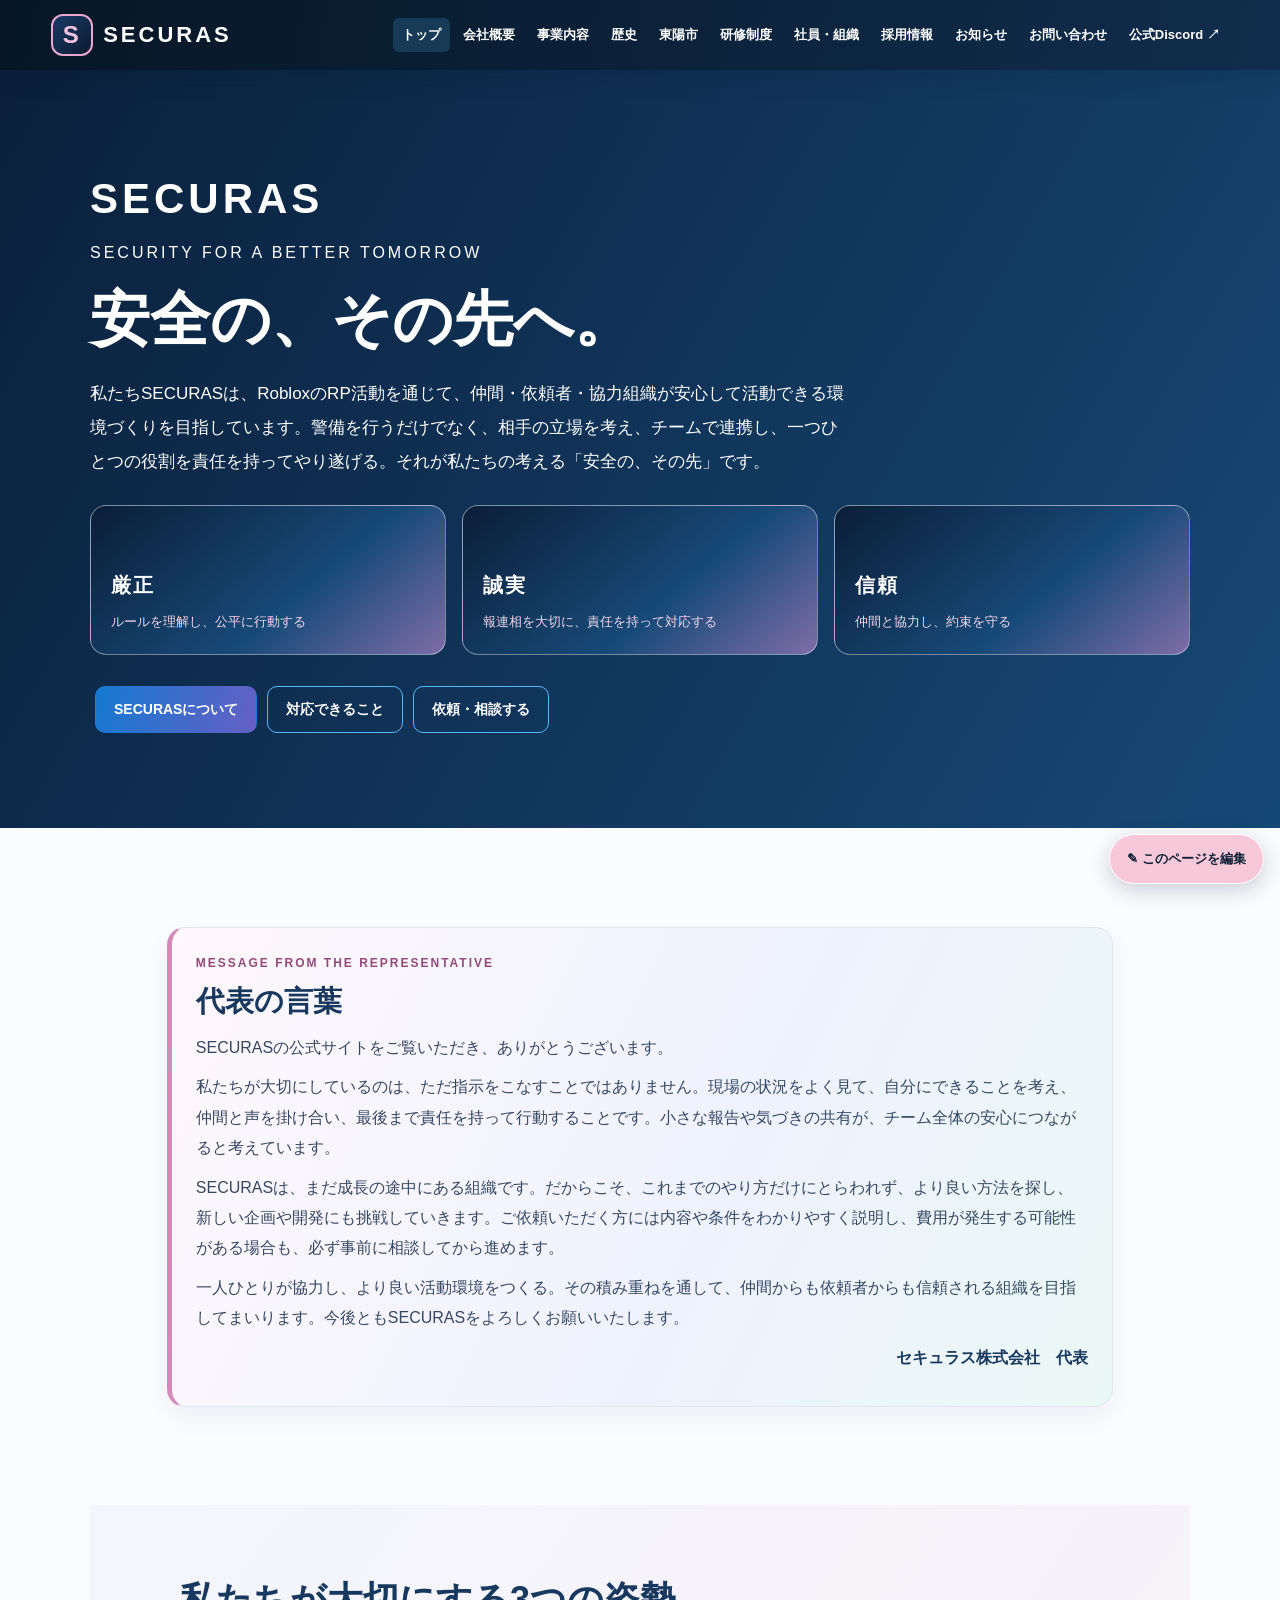
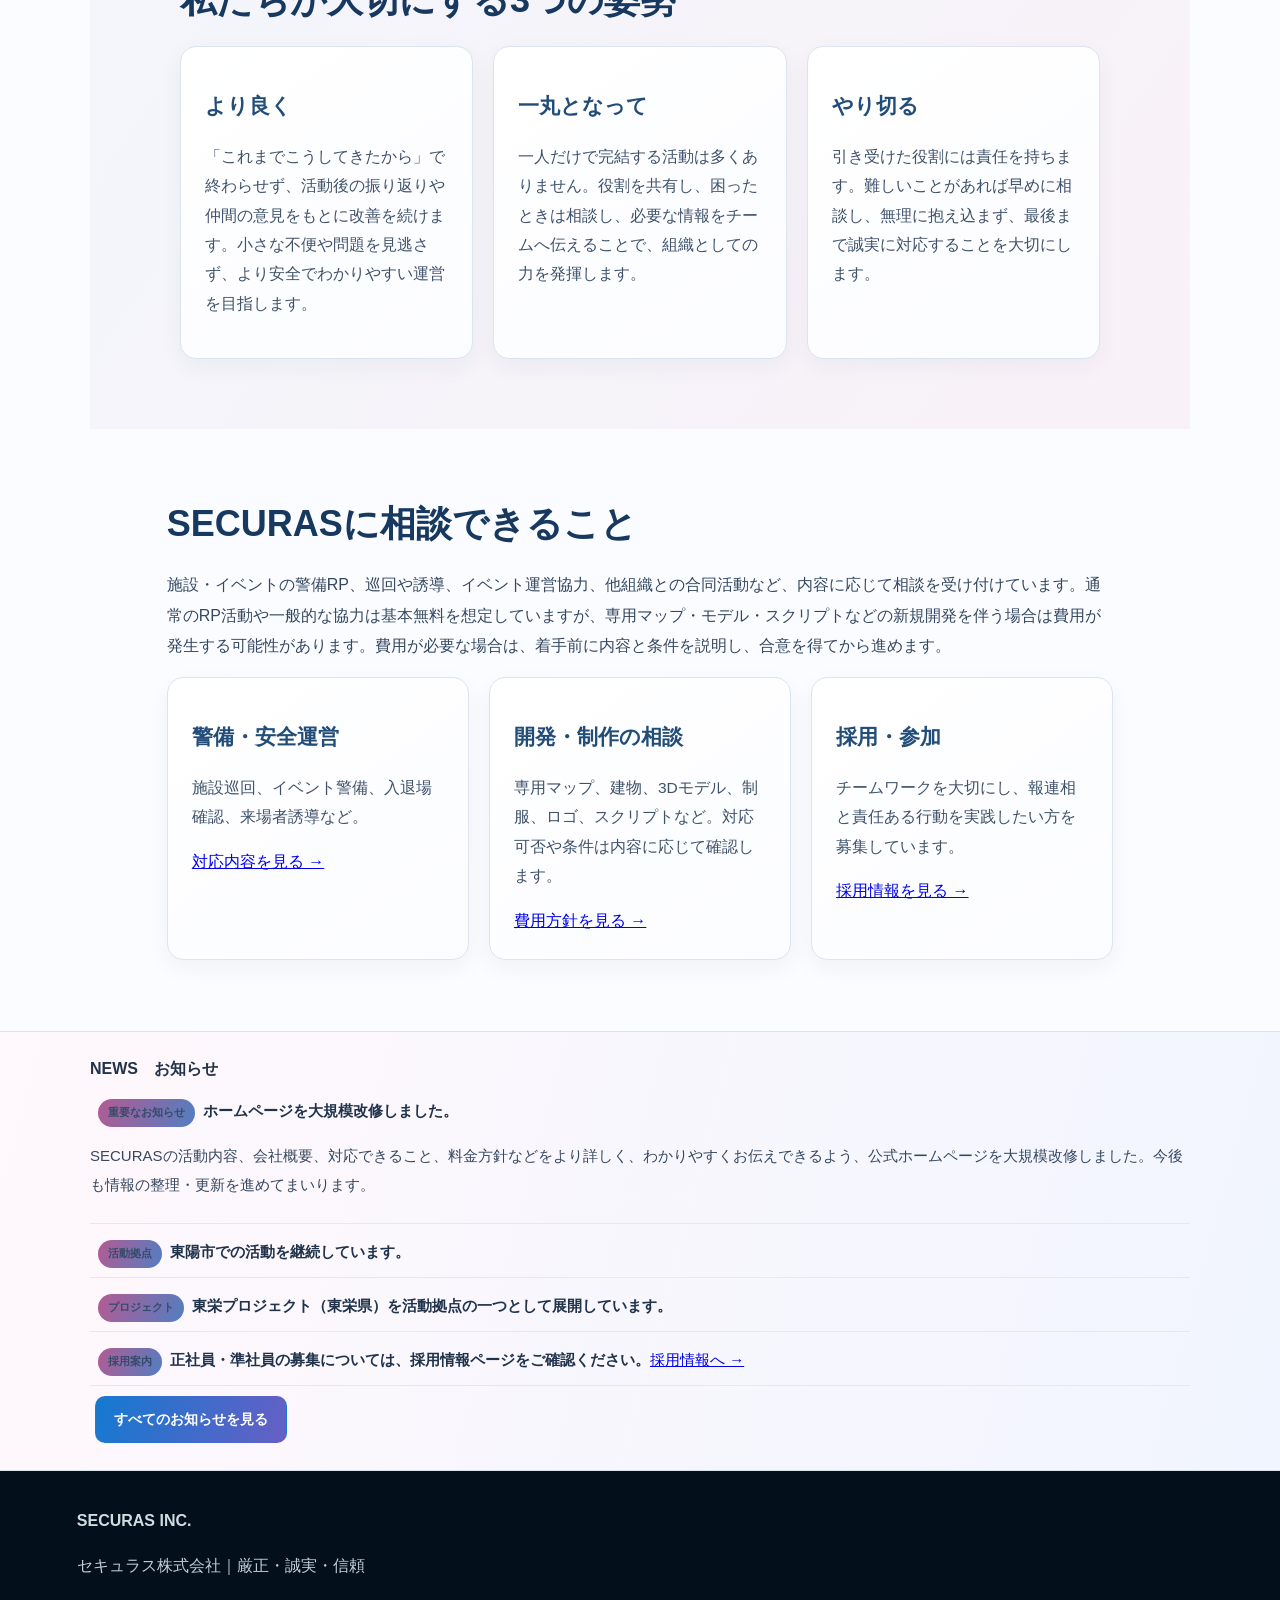
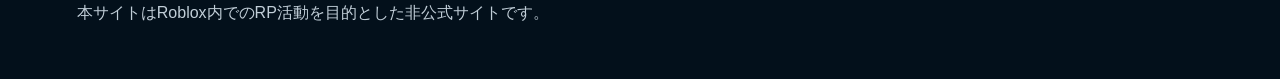
==== commit f75f0f6d: "Expand homepage with representative message and major redesign announcement" ====
--- a/index.html
+++ b/index.html
@@ -33,6 +33,53 @@
 <a href="https://discord.gg/m7aD3rVCu8" target="_blank" rel="noopener">公式Discord ↗</a>
 </nav>
 </header>
+<template id="home-template">
+<section class="hero" id="home">
+<div style="max-width:1100px;margin:auto">
+<div style="font-size:42px;font-weight:900;letter-spacing:4px">SECURAS</div>
+<div style="letter-spacing:3px">SECURITY FOR A BETTER TOMORROW</div>
+<h1>安全の、その先へ。</h1>
+<p>私たちSECURASは、RobloxのRP活動を通じて、仲間・依頼者・協力組織が安心して活動できる環境づくりを目指しています。警備を行うだけでなく、相手の立場を考え、チームで連携し、一つひとつの役割を責任を持ってやり遂げる。それが私たちの考える「安全の、その先」です。</p>
+<div class="brand-strip"><div class="brand-tile"><strong>厳正</strong><span>ルールを理解し、公平に行動する</span></div><div class="brand-tile"><strong>誠実</strong><span>報連相を大切に、責任を持って対応する</span></div><div class="brand-tile"><strong>信頼</strong><span>仲間と協力し、約束を守る</span></div></div>
+<a class="btn primary" href="about.html">SECURASについて</a><a class="btn" href="business.html">対応できること</a><a class="btn" href="contact.html">依頼・相談する</a>
+</div>
+</section>
+<section class="wrap">
+<div class="representative-message">
+<div class="rep-kicker">MESSAGE FROM THE REPRESENTATIVE</div>
+<h2>代表の言葉</h2>
+<p>SECURASの公式サイトをご覧いただき、ありがとうございます。</p>
+<p>私たちが大切にしているのは、ただ指示をこなすことではありません。現場の状況をよく見て、自分にできることを考え、仲間と声を掛け合い、最後まで責任を持って行動することです。小さな報告や気づきの共有が、チーム全体の安心につながると考えています。</p>
+<p>SECURASは、まだ成長の途中にある組織です。だからこそ、これまでのやり方だけにとらわれず、より良い方法を探し、新しい企画や開発にも挑戦していきます。ご依頼いただく方には内容や条件をわかりやすく説明し、費用が発生する可能性がある場合も、必ず事前に相談してから進めます。</p>
+<p>一人ひとりが協力し、より良い活動環境をつくる。その積み重ねを通して、仲間からも依頼者からも信頼される組織を目指してまいります。今後ともSECURASをよろしくお願いいたします。</p>
+<p class="rep-signature">セキュラス株式会社　代表</p>
+</div>
+</section>
+<section class="wrap alt">
+<h2>私たちが大切にする3つの姿勢</h2>
+<div class="grid">
+<div class="card"><h3>より良く</h3><p>「これまでこうしてきたから」で終わらせず、活動後の振り返りや仲間の意見をもとに改善を続けます。小さな不便や問題を見逃さず、より安全でわかりやすい運営を目指します。</p></div>
+<div class="card"><h3>一丸となって</h3><p>一人だけで完結する活動は多くありません。役割を共有し、困ったときは相談し、必要な情報をチームへ伝えることで、組織としての力を発揮します。</p></div>
+<div class="card"><h3>やり切る</h3><p>引き受けた役割には責任を持ちます。難しいことがあれば早めに相談し、無理に抱え込まず、最後まで誠実に対応することを大切にします。</p></div>
+</div>
+</section>
+<section class="wrap">
+<h2>SECURASに相談できること</h2>
+<p>施設・イベントの警備RP、巡回や誘導、イベント運営協力、他組織との合同活動など、内容に応じて相談を受け付けています。通常のRP活動や一般的な協力は基本無料を想定していますが、専用マップ・モデル・スクリプトなどの新規開発を伴う場合は費用が発生する可能性があります。費用が必要な場合は、着手前に内容と条件を説明し、合意を得てから進めます。</p>
+<div class="grid">
+<div class="card"><h3>警備・安全運営</h3><p>施設巡回、イベント警備、入退場確認、来場者誘導など。</p><a href="business.html">対応内容を見る →</a></div>
+<div class="card"><h3>開発・制作の相談</h3><p>専用マップ、建物、3Dモデル、制服、ロゴ、スクリプトなど。対応可否や条件は内容に応じて確認します。</p><a href="business.html">費用方針を見る →</a></div>
+<div class="card"><h3>採用・参加</h3><p>チームワークを大切にし、報連相と責任ある行動を実践したい方を募集しています。</p><a href="recruit.html">採用情報を見る →</a></div>
+</div>
+</section>
+<section class="news" id="news"><b>NEWS　お知らせ</b>
+<div><span class="badge">重要なお知らせ</span><strong>ホームページを大規模改修しました。</strong><p>SECURASの活動内容、会社概要、対応できること、料金方針などをより詳しく、わかりやすくお伝えできるよう、公式ホームページを大規模改修しました。今後も情報の整理・更新を進めてまいります。</p></div>
+<div><span class="badge">活動拠点</span><strong>東陽市での活動を継続しています。</strong></div>
+<div><span class="badge">プロジェクト</span><strong>東栄プロジェクト（東栄県）を活動拠点の一つとして展開しています。</strong></div>
+<div><span class="badge">採用案内</span><strong>正社員・準社員の募集については、採用情報ページをご確認ください。</strong><a href="recruit.html">採用情報へ →</a></div>
+<a class="btn primary" href="news.html">すべてのお知らせを見る</a>
+</section>
+</template>
 <main id="page-content"><div class="loading-state">SECURASを読み込み中…</div></main>
 <footer><b>SECURAS INC.</b><p>セキュラス株式会社｜厳正・誠実・信頼</p><p>本サイトはRoblox内でのRP活動を目的とした非公式サイトです。</p></footer>
 <a class="securas-edit-link" href="https://github.com/Oshun1019/-securas-website/edit/main/index.html" target="_blank" rel="noopener">✎ このページを編集</a>
@@ -54,10 +101,8 @@
    const doc=new DOMParser().parseFromString(html,'text/html');
    let nodes=[];
    if(file==='index.html'){
-    const hero=doc.querySelector('.hero');
-    const news=doc.querySelector('.news');
-    if(hero) nodes.push(hero);
-    if(news) nodes.push(news);
+    const tpl=document.getElementById('home-template');
+    if(tpl) nodes=[...tpl.content.children];
    }else{
     const heading=doc.querySelector('.page-heading');
     const section=doc.querySelector('main section, body > section, section.wrap, section.contact, section.city, section#'+file.replace('.html',''));
